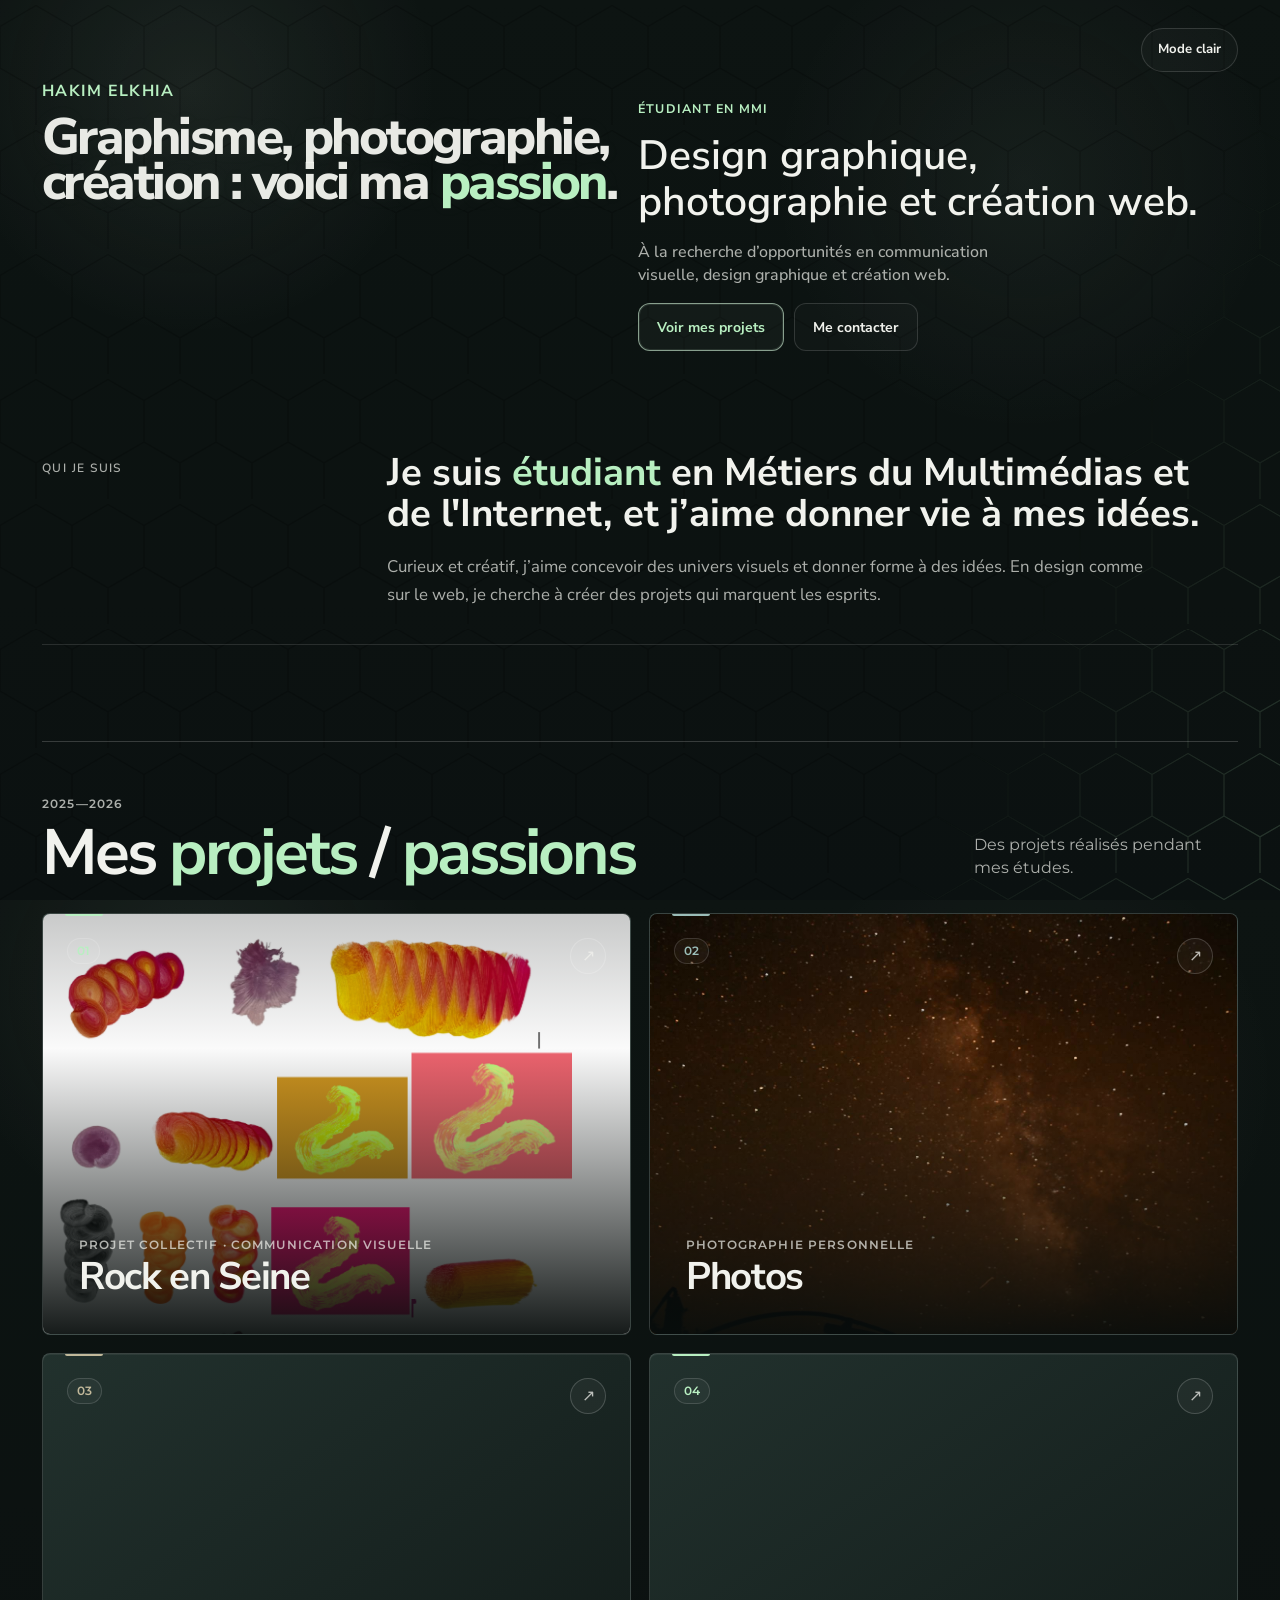
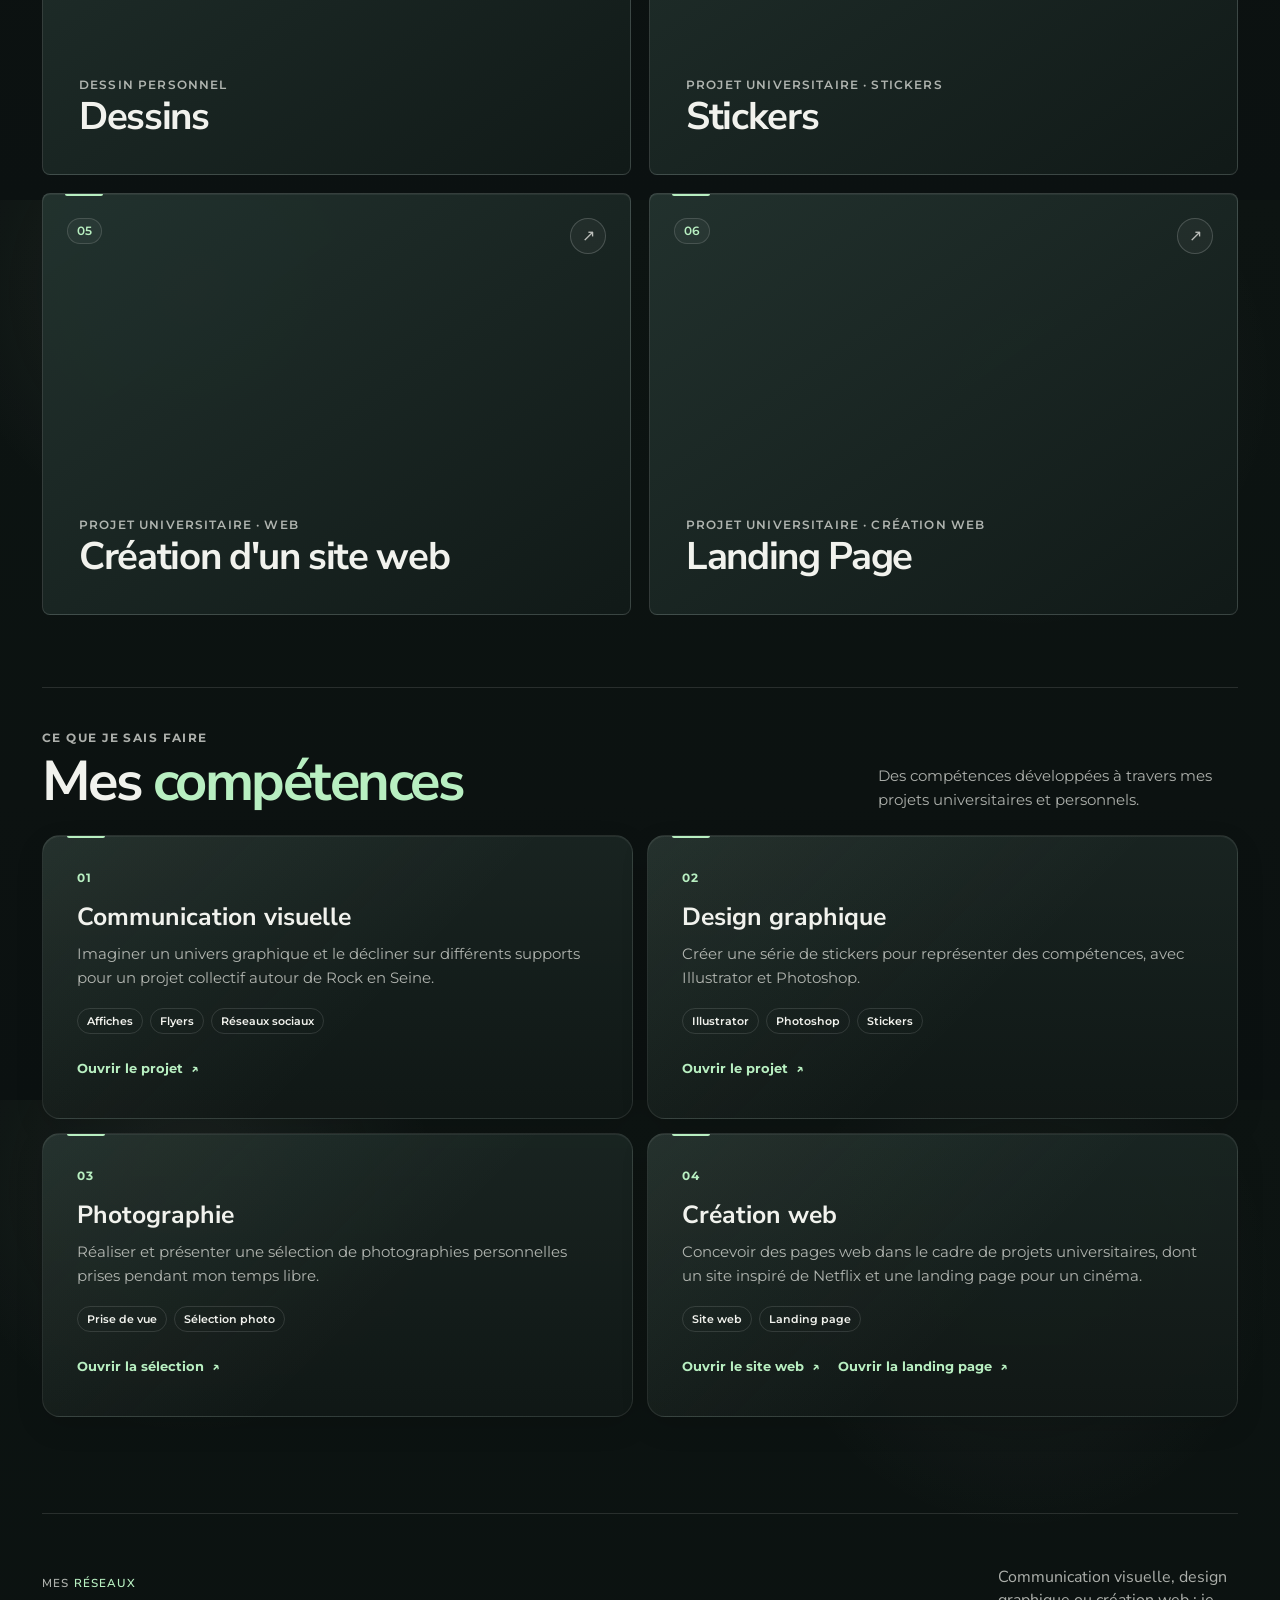
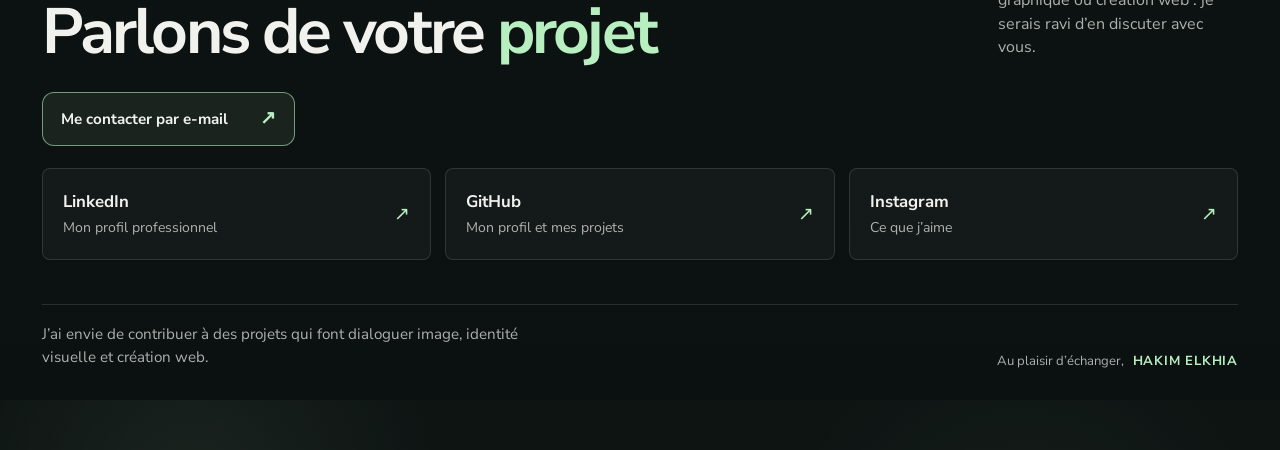
==== html/portefolio.html @ 8ef16da4 "Add files via upload" ====
<!doctype html>
<html lang="fr">
  <head>
    <meta charset="utf-8" />
    <meta name="viewport" content="width=device-width, initial-scale=1" />
    <meta
      name="description"
      content="Découvrez le portfolio de Hakim ELKHIA : communication visuelle, design graphique, photographie et création web."
    />
    <meta name="theme-color" content="#101715" />
    <meta property="og:type" content="website" />
    <meta property="og:locale" content="fr_FR" />
    <meta property="og:site_name" content="Hakim ELKHIA — Portfolio" />
    <meta
      property="og:title"
      content="Hakim ELKHIA — Portfolio créatif"
    />
    <meta
      property="og:description"
      content="Communication visuelle, design graphique, photographie et création web."
    />
    <meta
      property="og:image"
      content="../assets/rock%20en%20seine1.png"
    />
    <meta
      property="og:image:alt"
      content="Maquettes d’affiches pour le projet Rock en Seine."
    />
    <meta name="twitter:card" content="summary_large_image" />
    <title>Hakim ELKHIA — Portfolio créatif</title>
    <link rel="icon" type="image/svg+xml" href="../honeycomb.svg" />
    <link rel="apple-touch-icon" href="../honeycomb.svg" />
    <link rel="preconnect" href="https://fonts.googleapis.com" />
    <link rel="preconnect" href="https://fonts.gstatic.com" crossorigin />
    <link
      href="https://fonts.googleapis.com/css2?family=Montserrat:wght@400;500;600;700;800&family=Nunito+Sans:wght@400;500;600;700;800&family=Permanent+Marker&display=swap"
      rel="stylesheet"
    />
    <link rel="stylesheet" href="../css/portefolio.css" />
    <script defer src="../js/smoke2.js"></script>
    <script defer src="../js/projects.js"></script>
    <script defer src="../js/theme.js"></script>
    <script defer src="../js/easter-egg.js"></script>
  </head>
  <body>
    <div class="page-shell">
      <!-- Le canvas anime la fumée derrière tout le contenu de la page. -->
      <canvas id="fluid" aria-hidden="true"></canvas>

      <main class="portfolio-layout" aria-label="Présentation principale">
        <!-- Présentation et phrase d'accueil. -->
        <section class="intro">
          <div class="intro__identity">
            <p class="intro__name">Hakim ELKHIA</p>
            <h1 class="intro__title">
              Graphisme, photographie,<br />
              création : voici ma <span class="intro__accent">passion</span>.
            </h1>
          </div>
          <div class="intro__side">
            <p class="intro__eyebrow">Étudiant en MMI</p>
            <p class="intro__focus">
              Design graphique, photographie et création web.
            </p>
            <p class="intro__goal">
              À la recherche d’opportunités en communication visuelle, design
              graphique et création web.
            </p>
            <nav class="intro__actions" aria-label="Accès rapide">
              <a
                class="intro__link intro__link--primary"
                href="#projects-title"
              >
                Voir mes projets
              </a>
              <a class="intro__link" href="#contact-title">Me contacter</a>
            </nav>
          </div>
          <button
            class="theme-toggle"
            type="button"
            aria-label="Activer le mode clair"
            aria-pressed="false"
          >
            Mode clair
          </button>
        </section>

        <section class="about-intro" aria-labelledby="about-title">
          <p class="about-intro__kicker">Qui je suis</p>
          <h2 class="about-intro__title" id="about-title">
            Je suis <span class="text-accent">étudiant</span> en Métiers du
            Multimédias et de l'Internet, et j’aime donner vie à mes idées.
          </h2>
          <p class="about-intro__copy">
            Curieux et créatif, j’aime concevoir des univers visuels et donner
            forme à des idées. En design comme sur le web, je cherche à créer
            des projets qui marquent les esprits.
          </p>
        </section>

        <!-- Les projets s'ouvrent en carte agrandie grâce à projects.js. -->
        <section class="projects" aria-labelledby="projects-title">
          <header class="projects__heading">
            <div>
              <span class="projects__kicker">2025—2026</span>
              <h2 class="projects__title" id="projects-title">
                Mes <span class="text-accent">projets</span> /
                <span class="text-accent">passions</span>
              </h2>
            </div>
            <p class="projects__description">
              Des projets réalisés pendant mes études.
            </p>
          </header>

          <div
            class="projects__backdrop"
            aria-hidden="true"
            hidden
          ></div>

          <!-- Visionneuse plein écran commune aux images de tous les projets. -->
          <dialog
            class="photo-lightbox"
            aria-labelledby="photo-lightbox__title"
          >
            <button
              class="photo-lightbox__close"
              type="button"
              aria-label="Fermer la photo agrandie"
            ></button>
            <button
              class="photo-lightbox__navigation photo-lightbox__navigation--previous"
              type="button"
              aria-label="Afficher la photo précédente"
            >
              <span aria-hidden="true">←</span>
            </button>
            <p class="photo-lightbox__title" id="photo-lightbox__title"></p>
            <img
              class="photo-lightbox__image"
              src="../assets/photo1.jpg"
              alt=""
            />
            <button
              class="photo-lightbox__navigation photo-lightbox__navigation--next"
              type="button"
              aria-label="Afficher la photo suivante"
            >
              <span aria-hidden="true">→</span>
            </button>
          </dialog>

          <div class="projects__list">
            <article
              class="project project--featured"
              id="project-01"
              data-project-id="project-01"
            >
              <figure class="project__cover" aria-hidden="true">
                <img
                  src="../assets/rock%20en%20seine1.png"
                  alt=""
                  loading="lazy"
                />
              </figure>
              <h3 class="project__heading" id="project-title-01">
                Rock en Seine
              </h3>
              <button
                class="project__open"
                type="button"
                aria-expanded="false"
                aria-labelledby="project-title-01"
              >
                <span class="project__number">01</span>
                <span class="project__copy">
                  <span class="project__category"
                    >Projet collectif · Communication visuelle</span
                  >
                  <span class="project__title" aria-hidden="true"
                    >Rock en Seine</span
                  >
                  <span class="project__description">
                    <span class="project__contribution">
                      <strong class="project__contribution-label"
                        >Travail d’équipe</strong
                      >
                      Imaginer un univers visuel pour le festival et le décliner
                      sur des affiches, flyers, publications Instagram et un
                      site web.
                    </span>
                    <span class="project__contribution">
                      <strong class="project__contribution-label"
                        >Ma contribution personnelle</strong
                      >
                      Réaliser une proposition d’affiche en solo.
                    </span>
                  </span>
                </span>
                <span class="project__mark" aria-hidden="true">↗</span>
              </button>
              <section
                class="project__gallery"
                aria-label="Photos du projet 01"
              >
                <p class="project__gallery-empty">
                  Aucune photo pour ce projet.
                </p>
                <div class="project__images">
                  <figure class="project__photo">
                    <img
                      src="../assets/rock%20en%20seine1.png"
                      alt="Maquettes de plusieurs affiches pour le festival Rock en Seine."
                    />
                    <figcaption>
                      Modèles de l’équipe pour la création d’affiches.
                    </figcaption>
                  </figure>
                  <figure class="project__photo">
                    <img
                      src="../assets/rock%20en%20seine2.png"
                      alt="Essais typographiques pour l’identité visuelle de Rock en Seine."
                    />
                    <figcaption>Essais typographiques</figcaption>
                  </figure>
                  <figure class="project__photo">
                    <img
                      src="../assets/rock%20en%20seine3.png"
                      alt="Flyer promotionnel de Rock en Seine créé par l’équipe du projet."
                    />
                    <figcaption>
                      Visuel de flyers créé par l’équipe du projet.
                    </figcaption>
                  </figure>
                  <figure class="project__photo">
                    <img
                      src="../assets/rock%20en%20seine4.png"
                      alt="Visuel d’une publication Instagram créé par l’équipe pour Rock en Seine."
                    />
                    <figcaption>
                      Visuel de publication Instagram réalisé par l’équipe.
                    </figcaption>
                  </figure>
                  <figure class="project__photo">
                    <img
                      src="../assets/rock%20en%20seine5.png"
                      alt="Autre visuel de publication Instagram créé par l’équipe pour Rock en Seine."
                    />
                    <figcaption>
                      Visuel de publication Instagram réalisé par l’équipe.
                    </figcaption>
                  </figure>
                  <figure class="project__photo">
                    <img
                      src="../assets/rock%20en%20seine6.png"
                      alt="Proposition d’affiche réalisée en solo pour Rock en Seine."
                    />
                    <figcaption>
                      Ressource créée en solo pour une proposition d’affiche.
                    </figcaption>
                  </figure>
                  <figure class="project__photo">
                    <img
                      src="../assets/Rock%20en%20seine7.png"
                      alt="Affiche proposée en solo pour le projet Rock en Seine."
                    />
                    <figcaption>
                      Proposition d’affiche réalisée en solo.
                    </figcaption>
                  </figure>
                </div>
              </section>
              <button
                class="project__close"
                type="button"
                aria-label="Fermer ce projet"
              ></button>
            </article>

            <article
              class="project project--featured"
              id="project-02"
              data-project-id="project-02"
            >
              <figure class="project__cover" aria-hidden="true">
                <img src="../assets/photo1.jpg" alt="" loading="lazy" />
              </figure>
              <h3 class="project__heading" id="project-title-02">Photos</h3>
              <button
                class="project__open"
                type="button"
                aria-expanded="false"
                aria-labelledby="project-title-02"
              >
                <span class="project__number">02</span>
                <span class="project__copy">
                  <span class="project__category"
                    >Photographie personnelle</span
                  >
                  <span class="project__title" aria-hidden="true">Photos</span>
                  <span class="project__description">
                    <span class="project__contribution">
                      <strong class="project__contribution-label"
                        >Projet personnel</strong
                      >
                      Sélection de huit photographies prises pendant mon temps
                      libre.
                    </span>
                  </span>
                </span>
                <span class="project__mark" aria-hidden="true">↗</span>
              </button>
              <section
                class="project__gallery"
                aria-label="Photos du projet 02"
              >
                <p class="project__gallery-empty">
                  Aucune photo pour ce projet.
                </p>
                <div class="project__images">
                  <figure class="project__photo">
                    <img
                      src="../assets/photo1.jpg"
                      alt="Paysage étoilé photographié de nuit."
                    />
                    <figcaption></figcaption>
                  </figure>
                  <figure class="project__photo">
                    <img
                      src="../assets/photo2.jpg"
                      alt="Paysage étoilé photographié de nuit."
                    />
                    <figcaption></figcaption>
                  </figure>
                  <figure class="project__photo">
                    <img
                      src="../assets/photo3.jpg"
                      alt="Paysage étoilé photographié de nuit."
                    />
                    <figcaption></figcaption>
                  </figure>
                  <figure class="project__photo">
                    <img
                      src="../assets/photo4.jpg"
                      alt="Paysage étoilé photographié de nuit."
                    />
                    <figcaption></figcaption>
                  </figure>
                  <figure class="project__photo">
                    <img
                      src="../assets/photo5.jpg"
                      alt="Paysage étoilé photographié de nuit."
                    />
                    <figcaption></figcaption>
                  </figure>
                  <figure class="project__photo">
                    <img
                      src="../assets/photo6.jpg"
                      alt="Paysage étoilé photographié de nuit."
                    />
                    <figcaption></figcaption>
                  </figure>
                  <figure class="project__photo">
                    <img
                      src="../assets/photo7.jpg"
                      alt="Paysage étoilé photographié de nuit."
                    />
                    <figcaption></figcaption>
                  </figure>
                  <figure class="project__photo">
                    <img
                      src="../assets/photo8.jpg"
                      alt="Paysage étoilé photographié de nuit."
                    />
                    <figcaption></figcaption>
                  </figure>
                </div>
              </section>
              <button
                class="project__close"
                type="button"
                aria-label="Fermer ce projet"
              ></button>
            </article>

            <article class="project" data-project-id="project-03">
              <h3 class="project__heading" id="project-title-03">Dessins</h3>
              <button
                class="project__open"
                type="button"
                aria-expanded="false"
                aria-labelledby="project-title-03"
              >
                <span class="project__number">03</span>
                <span class="project__copy">
                  <span class="project__category">Dessin personnel</span>
                  <span class="project__title" aria-hidden="true">Dessins</span>
                  <span class="project__description">
                    <span class="project__contribution">
                      <strong class="project__contribution-label"
                        >Pratique personnelle</strong
                      >
                      Je dessine pendant mon temps libre, au gré des idées qui
                      me passent par la tête.
                    </span>
                  </span>
                </span>
                <span class="project__mark" aria-hidden="true">↗</span>
              </button>
              <section
                class="project__gallery"
                aria-label="Galerie du projet Dessins"
              >
                <p class="project__gallery-empty">
                  Aucune photo pour ce projet.
                </p>
                <div class="project__images">
                  <!-- Copie ces figures et remplace leurs chemins et descriptions.
                  <figure class="project__photo">
                    <img src="../assets/projet-03/photo-01.jpg" alt="Description de la photo">
                    <figcaption>Nom de la photo</figcaption>
                  </figure>
                  <figure class="project__photo">
                    <img src="../assets/projet-03/photo-02.jpg" alt="Description de la photo">
                    <figcaption>Nom de la photo</figcaption>
                  </figure>
                  -->
                </div>
              </section>
              <button
                class="project__close"
                type="button"
                aria-label="Fermer ce projet"
              ></button>
            </article>
            <!-- Modèle de projet : duplique cet article et mets à jour son contenu. -->
            <article
              class="project"
              id="project-04"
              data-project-id="project-04"
            >
              <h3 class="project__heading" id="project-title-04">Stickers</h3>
              <button
                class="project__open"
                type="button"
                aria-expanded="false"
                aria-labelledby="project-title-04"
              >
                <span class="project__number">04</span>
                <span class="project__copy">
                  <span class="project__category"
                    >Projet universitaire · Stickers</span
                  >
                  <span class="project__title" aria-hidden="true"
                    >Stickers</span
                  >
                  <span class="project__description">
                    <span class="project__contribution">
                      <strong class="project__contribution-label"
                        >Ma réalisation</strong
                      >
                      Créer une série de stickers représentant mes compétences
                      techniques et comportementales avec Illustrator et
                      Photoshop.
                    </span>
                  </span>
                </span>
                <span class="project__mark" aria-hidden="true">↗</span>
              </button>
              <section
                class="project__gallery"
                aria-label="Galerie du projet Stickers"
              >
                <p class="project__gallery-empty">
                  Aucune photo pour ce projet.
                </p>
                <div class="project__images">
                  <!-- Copie ces figures et remplace leurs chemins et descriptions.
                  <figure class="project__photo">
                    <img src="../assets/projet-03/photo-01.jpg" alt="Description de la photo">
                    <figcaption>Nom de la photo</figcaption>
                  </figure>
                  <figure class="project__photo">
                    <img src="../assets/projet-03/photo-02.jpg" alt="Description de la photo">
                    <figcaption>Nom de la photo</figcaption>
                  </figure>
                  -->
                </div>
              </section>
              <button
                class="project__close"
                type="button"
                aria-label="Fermer ce projet"
              ></button>
            </article>
            <!-- Modèle de projet : duplique cet article et mets à jour son contenu. -->
            <article
              class="project"
              id="project-05"
              data-project-id="project-05"
            >
              <h3 class="project__heading" id="project-title-05">
                Création d'un site web
              </h3>
              <button
                class="project__open"
                type="button"
                aria-expanded="false"
                aria-labelledby="project-title-05"
              >
                <span class="project__number">05</span>
                <span class="project__copy">
                  <span class="project__category"
                    >Projet universitaire · Web</span
                  >
                  <span class="project__title" aria-hidden="true"
                    >Création d'un site web</span
                  >
                  <span class="project__description">
                    <span class="project__contribution">
                      <strong class="project__contribution-label"
                        >Déroulé du projet universitaire</strong
                      >
                      Première consigne : créer un site web inspiré de Netflix.
                      Une seconde consigne, donnée une semaine avant la fin,
                      imposait de reproduire le style d’un autre site.
                    </span>
                  </span>
                </span>
                <span class="project__mark" aria-hidden="true">↗</span>
              </button>
              <section
                class="project__gallery"
                aria-label="Galerie du projet Création d'un site web"
              >
                <p class="project__gallery-empty">
                  Aucune photo pour ce projet.
                </p>
                <div class="project__images">
                  <!-- Copie ces figures et remplace leurs chemins et descriptions.
                  <figure class="project__photo">
                    <img src="../assets/projet-03/photo-01.jpg" alt="Description de la photo">
                    <figcaption>Nom de la photo</figcaption>
                  </figure>
                  <figure class="project__photo">
                    <img src="../assets/projet-03/photo-02.jpg" alt="Description de la photo">
                    <figcaption>Nom de la photo</figcaption>
                  </figure>
                  -->
                </div>
              </section>
              <button
                class="project__close"
                type="button"
                aria-label="Fermer ce projet"
              ></button>
            </article>

            <article
              class="project"
              id="project-06"
              data-project-id="project-06"
            >
              <h3 class="project__heading" id="project-title-06">
                Landing Page
              </h3>
              <button
                class="project__open"
                type="button"
                aria-expanded="false"
                aria-labelledby="project-title-06"
              >
                <span class="project__number">06</span>
                <span class="project__copy">
                  <span class="project__category"
                    >Projet universitaire · Création web</span
                  >
                  <span class="project__title" aria-hidden="true"
                    >Landing Page</span
                  >
                  <span class="project__description">
                    <span class="project__contribution">
                      <strong class="project__contribution-label"
                        >Ma réalisation</strong
                      >
                      Concevoir une page d’atterrissage destinée à un cinéma
                      dans le cadre d’un projet universitaire.
                    </span>
                  </span>
                </span>
                <span class="project__mark" aria-hidden="true">↗</span>
              </button>
              <section
                class="project__gallery"
                aria-label="Galerie du projet Landing Page"
              >
                <p class="project__gallery-empty">
                  Aucune photo pour ce projet.
                </p>
                <div class="project__images">
                  <!-- Copie ces figures et remplace leurs chemins et descriptions.
                  <figure class="project__photo">
                    <img src="../assets/projet-03/photo-01.jpg" alt="Description de la photo">
                    <figcaption>Nom de la photo</figcaption>
                  </figure>
                  <figure class="project__photo">
                    <img src="../assets/projet-03/photo-02.jpg" alt="Description de la photo">
                    <figcaption>Nom de la photo</figcaption>
                  </figure>
                  -->
                </div>
              </section>
              <button
                class="project__close"
                type="button"
                aria-label="Fermer ce projet"
              ></button>
            </article>
          </div>
        </section>

        <section class="skills" aria-labelledby="skills-title">
          <header class="skills__heading">
            <div>
              <p class="skills__kicker">Ce que je sais faire</p>
              <h2 class="skills__title" id="skills-title">
                Mes <span class="text-accent">compétences</span>
              </h2>
            </div>
            <p class="skills__intro">
              Des compétences développées à travers mes projets universitaires
              et personnels.
            </p>
          </header>

          <div class="skills__grid">
            <article class="skill-card">
              <span class="skill-card__number" aria-hidden="true">01</span>
              <h3 class="skill-card__title">Communication visuelle</h3>
              <p class="skill-card__description">
                Imaginer un univers graphique et le décliner sur différents
                supports pour un projet collectif autour de Rock en Seine.
              </p>
              <ul class="skill-card__tags" aria-label="Supports">
                <li>Affiches</li>
                <li>Flyers</li>
                <li>Réseaux sociaux</li>
              </ul>
              <button
                class="skill-card__link skill-card__open"
                type="button"
                data-project-target="project-01"
                aria-controls="project-01"
                aria-expanded="false"
              >
                Ouvrir le projet <span aria-hidden="true">↗</span>
              </button>
            </article>

            <article class="skill-card">
              <span class="skill-card__number" aria-hidden="true">02</span>
              <h3 class="skill-card__title">Design graphique</h3>
              <p class="skill-card__description">
                Créer une série de stickers pour représenter des compétences,
                avec Illustrator et Photoshop.
              </p>
              <ul class="skill-card__tags" aria-label="Outils et réalisation">
                <li>Illustrator</li>
                <li>Photoshop</li>
                <li>Stickers</li>
              </ul>
              <button
                class="skill-card__link skill-card__open"
                type="button"
                data-project-target="project-04"
                aria-controls="project-04"
                aria-expanded="false"
              >
                Ouvrir le projet <span aria-hidden="true">↗</span>
              </button>
            </article>

            <article class="skill-card">
              <span class="skill-card__number" aria-hidden="true">03</span>
              <h3 class="skill-card__title">Photographie</h3>
              <p class="skill-card__description">
                Réaliser et présenter une sélection de photographies
                personnelles prises pendant mon temps libre.
              </p>
              <ul class="skill-card__tags" aria-label="Pratique">
                <li>Prise de vue</li>
                <li>Sélection photo</li>
              </ul>
              <button
                class="skill-card__link skill-card__open"
                type="button"
                data-project-target="project-02"
                aria-controls="project-02"
                aria-expanded="false"
              >
                Ouvrir la sélection <span aria-hidden="true">↗</span>
              </button>
            </article>

            <article class="skill-card">
              <span class="skill-card__number" aria-hidden="true">04</span>
              <h3 class="skill-card__title">Création web</h3>
              <p class="skill-card__description">
                Concevoir des pages web dans le cadre de projets universitaires,
                dont un site inspiré de Netflix et une landing page pour un
                cinéma.
              </p>
              <ul class="skill-card__tags" aria-label="Réalisations">
                <li>Site web</li>
                <li>Landing page</li>
              </ul>
              <div class="skill-card__links">
                <button
                  class="skill-card__link skill-card__open"
                  type="button"
                  data-project-target="project-05"
                  aria-controls="project-05"
                  aria-expanded="false"
                >
                  Ouvrir le site web <span aria-hidden="true">↗</span>
                </button>
                <button
                  class="skill-card__link skill-card__open"
                  type="button"
                  data-project-target="project-06"
                  aria-controls="project-06"
                  aria-expanded="false"
                >
                  Ouvrir la landing page <span aria-hidden="true">↗</span>
                </button>
              </div>
            </article>
          </div>
        </section>

        <section class="contact" aria-labelledby="contact-title">
          <header class="contact__heading">
            <div>
              <span class="contact__kicker">
                MES <span class="text-accent">RÉSEAUX</span>
              </span>
              <h2 class="contact__title" id="contact-title">
                Parlons de votre <span class="text-accent">projet</span>
              </h2>
            </div>
            <p class="contact__description">
              Communication visuelle, design graphique ou création web : je
              serais ravi d’en discuter avec vous.
            </p>
          </header>
          <a class="contact__cta" href="mailto:hakimelkhia.pro@gmail.com">
            <span>Me contacter par e-mail</span>
            <span class="contact__link-mark" aria-hidden="true">↗</span>
          </a>
          <nav class="contact__links" aria-label="Mes réseaux et mon contact">
            <a
              class="contact__link"
              href="https://www.linkedin.com/in/dexlemagnifique/"
              target="_blank"
              rel="noopener noreferrer"
            >
              <span class="contact__link-copy">
                <span class="contact__link-label">LinkedIn</span>
                <span class="contact__link-detail"
                  >Mon profil professionnel</span
                >
              </span>
              <span class="contact__link-mark" aria-hidden="true">↗</span>
            </a>
            <a
              class="contact__link"
              href="https://github.com/hakimelkhiaa-boop"
              target="_blank"
              rel="noopener noreferrer"
            >
              <span class="contact__link-copy">
                <span class="contact__link-label">GitHub</span>
                <span class="contact__link-detail"
                  >Mon profil et mes projets</span
                >
              </span>
              <span class="contact__link-mark" aria-hidden="true">↗</span>
            </a>
            <a
              class="contact__link"
              href="https://www.instagram.com/dex_le_magnifique/"
              target="_blank"
              rel="noopener noreferrer"
            >
              <span class="contact__link-copy">
                <span class="contact__link-label">Instagram</span>
                <span class="contact__link-detail">Ce que j’aime</span>
              </span>
              <span class="contact__link-mark" aria-hidden="true">↗</span>
            </a>
          </nav>
          <div class="contact__signature">
            <p>
              J’ai envie de contribuer à des projets qui font dialoguer image,
              identité visuelle et création web.
            </p>
            <span>Au plaisir d’échanger, <strong>Hakim ELKHIA</strong></span>
          </div>
        </section>
      </main>
    </div>
  </body>
</html>
---- css/portefolio.css ----
/* Couleurs communes du thème sombre et des surfaces de cartes. */
:root {
  --paper: #0e1513;
  --paper-strong: #111b19;
  --ink: #f1f2ed;
  --green-accent: #b8efc1;
  --green-accent-soft: rgba(184, 239, 193, 0.16);
  --honey-wave-color: var(--green-accent);
  --panel: #1b2d2a;
  --panel-deep: #172724;
  --panel-soft: rgba(18, 29, 28, 0.9);
  --muted: rgba(241, 242, 237, 0.7);
  --shadow: rgba(0, 0, 0, 0.42);
  --line: rgba(255, 255, 255, 0.12);
}

* {
  box-sizing: border-box;
}

html,
body {
  margin: 0;
  height: 100%;
  min-height: 100%;
}

/* Harmonise la barre de défilement dans Firefox, Chrome et Edge. */
html {
  color-scheme: dark;
  scrollbar-color: rgba(112, 139, 130, 0.62) var(--paper);
  scrollbar-width: thin;
}

::-webkit-scrollbar {
  width: 10px;
}

::-webkit-scrollbar-track {
  background: var(--paper);
}

::-webkit-scrollbar-thumb {
  border: 3px solid var(--paper);
  border-radius: 999px;
  background: rgba(112, 139, 130, 0.62);
}

::-webkit-scrollbar-thumb:hover {
  background: rgba(148, 174, 163, 0.82);
}

/* La fumée, le motif et le contenu occupent trois niveaux distincts. */
body {
  overflow-x: hidden;
  overflow-y: auto;
  font-family: "Permanent Marker", "Trebuchet MS", "Segoe UI", sans-serif;
  background:
    radial-gradient(circle at 15% 10%, rgba(187, 216, 193, 0.1), transparent 18%),
    radial-gradient(circle at 80% 20%, rgba(187, 216, 193, 0.07), transparent 20%),
    linear-gradient(180deg, var(--paper) 0%, #0b1211 100%);
  color: var(--ink);
}

.page-shell {
  position: relative;
  width: 100%;
  min-height: 100%;
  overflow: hidden;
  background: rgba(11, 17, 16, 0.2);
}

.easter-egg-smoke {
  position: fixed;
  top: 50vh;
  left: 100vw;
  z-index: 2;
  width: max-content;
  color: #e2b95f;
  font:
    800 clamp(8rem, 32vw, 32rem)/0.8 "Nunito Sans",
    "Trebuchet MS",
    "Segoe UI",
    sans-serif;
  letter-spacing: -0.06em;
  white-space: nowrap;
  pointer-events: none;
  text-shadow:
    0 0 18px rgba(226, 185, 95, 0.9),
    0 0 58px rgba(226, 185, 95, 0.7),
    0 0 120px rgba(226, 185, 95, 0.4);
  mix-blend-mode: screen;
  animation: name-smoke-pass 6s linear both;
}

@keyframes name-smoke-pass {
  0% {
    opacity: 0;
    filter: blur(18px);
    transform: translate3d(0, -50%, 0) scale(0.96);
  }
  18% {
    opacity: 0.32;
    filter: blur(8px);
  }
  48% {
    opacity: 0.22;
    filter: blur(4px);
    transform: translate3d(-50vw, -50%, 0) scale(1.02);
  }
  78% {
    opacity: 0.3;
    filter: blur(10px);
  }
  100% {
    opacity: 0;
    filter: blur(22px);
    transform: translate3d(calc(-100vw - 100%), -50%, 0) scale(1.06);
  }
}

.page-shell::after {
  content: "";
  position: fixed;
  inset: 0;
  z-index: 1;
  pointer-events: none;
  background: linear-gradient(
    115deg,
    transparent 0%,
    transparent 34%,
    color-mix(in srgb, var(--honey-wave-color) 55%, transparent) 47%,
    color-mix(in srgb, var(--honey-wave-color) 42%, transparent) 53%,
    transparent 68%,
    transparent 100%
  );
  background-size: 260% 100%;
  background-position: 0% 50%;
  mask-image: url("../honeycomb-mask.svg");
  mask-mode: alpha;
  mask-repeat: repeat;
  mask-size: 72px 124.708px;
  -webkit-mask-image: url("../honeycomb-mask.svg");
  -webkit-mask-repeat: repeat;
  -webkit-mask-size: 72px 124.708px;
  opacity: 0.7;
  animation: honey-wave 12s ease-in-out infinite alternate;
}

@keyframes honey-wave {
  0% {
    background-position: 0% 50%;
  }
  100% {
    background-position: 100% 50%;
  }
}

/* Le motif de ruche est placé entre le canvas et le contenu. */
.page-shell::before {
  content: "";
  position: fixed;
  inset: 0;
  z-index: 1;
  pointer-events: none;
  background: url("../honeycomb.svg") repeat;
  background-size: 72px 124.708px;
  opacity: 0.36;
}

/* Le canvas reste fixe pendant le défilement de la page. */
#fluid {
  position: fixed;
  inset: 0;
  width: 100%;
  height: 100%;
  display: block;
  background: transparent;
  z-index: 0;
  opacity: 1;
  filter: blur(0.3px) saturate(1.3) brightness(1.08) contrast(1.08);
}

.portfolio-layout {
  position: relative;
  z-index: 3;
  width: 100%;
  min-height: 100vh;
  padding: 28px 42px 80px;
}

/* Mise en page du titre principal et de la phrase d'accueil. */
.intro {
  position: relative;
  display: flex;
  align-items: flex-start;
  justify-content: space-between;
  padding-top: 54px;
  margin-bottom: clamp(52px, 8vw, 108px);
}

.intro__identity {
  display: grid;
  align-content: start;
  gap: 14px;
}

.intro__name {
  margin: 0;
  color: var(--green-accent);
  font-family: "Nunito Sans", "Trebuchet MS", "Segoe UI", sans-serif;
  font-size: 1rem;
  font-weight: 700;
  line-height: 1.2;
  letter-spacing: 0.08em;
  text-transform: uppercase;
}

.intro__title {
  margin: 0;
  font-family: "Nunito Sans", "Trebuchet MS", "Segoe UI", sans-serif;
  font-size: clamp(2.8rem, 4vw, 5rem);
  line-height: 0.88;
  font-weight: 800;
  letter-spacing: -0.05em;
  color: rgba(241, 242, 237, 0.96);
  text-shadow: 0 0 20px rgba(187, 216, 193, 0.05);
}

.intro__accent,
.text-accent {
  color: var(--green-accent);
}

.intro__side {
  display: grid;
  align-content: start;
  gap: 16px;
  width: min(100%, 600px);
  font-family: "Nunito Sans", "Trebuchet MS", "Segoe UI", sans-serif;
  margin-top: 8px;
  padding-top: 12px;
}

.intro__eyebrow {
  margin: 0;
  color: var(--green-accent);
  font-size: 0.78rem;
  font-weight: 700;
  letter-spacing: 0.1em;
  line-height: 1.2;
  text-transform: uppercase;
}

.intro__focus {
  margin: 0;
  color: var(--ink);
  font-size: clamp(2.25rem, 3.2vw, 3rem);
  font-weight: 600;
  line-height: 1.12;
}

.intro__goal {
  max-width: 40ch;
  margin: 0;
  color: var(--muted);
  font-size: 1rem;
  font-weight: 500;
  line-height: 1.45;
}

.intro__actions {
  display: flex;
  flex-wrap: wrap;
  gap: 10px;
}

.intro__link {
  display: inline-flex;
  min-height: 48px;
  align-items: center;
  padding: 12px 18px;
  border: 1px solid rgba(255, 255, 255, 0.14);
  border-radius: 12px;
  color: var(--ink);
  font-size: 0.88rem;
  font-weight: 700;
  text-decoration: none;
  background: rgba(255, 255, 255, 0.02);
  transition:
    transform 180ms ease,
    border-color 180ms ease,
    background-color 180ms ease,
    box-shadow 180ms ease,
    color 180ms ease;
}

.intro__link--primary {
  border-color: rgba(187, 216, 193, 0.7);
  color: var(--green-accent);
  background: rgba(187, 216, 193, 0.04);
  box-shadow: inset 0 0 0 1px rgba(187, 216, 193, 0.12);
}

.intro__link:hover,
.intro__link:focus-visible {
  border-color: rgba(187, 216, 193, 0.85);
  background: rgba(187, 216, 193, 0.09);
  box-shadow: 0 12px 30px rgba(0, 0, 0, 0.18);
  transform: translateY(-1px);
}

.intro__link:focus-visible {
  outline: 2px solid var(--green-accent);
  outline-offset: 3px;
}

.theme-toggle {
  position: absolute;
  top: 0;
  right: 0;
  min-height: 44px;
  padding: 10px 16px;
  border: 1px solid rgba(255, 255, 255, 0.14);
  border-radius: 999px;
  background: rgba(255, 255, 255, 0.025);
  color: var(--ink);
  font:
    700 0.82rem/1 "Nunito Sans",
    "Trebuchet MS",
    "Segoe UI",
    sans-serif;
  cursor: pointer;
  transition:
    background-color 180ms ease,
    border-color 180ms ease,
    box-shadow 180ms ease,
    color 180ms ease;
}

.theme-toggle:hover {
  border-color: rgba(187, 216, 193, 0.85);
  background: rgba(187, 216, 193, 0.08);
  box-shadow: 0 10px 24px rgba(0, 0, 0, 0.14);
}

.theme-toggle:focus-visible {
  outline: 2px solid var(--green-accent);
  outline-offset: 4px;
}

.about-intro {
  display: grid;
  grid-template-columns: minmax(180px, 0.3fr) minmax(0, 1fr);
  grid-template-areas:
    "kicker title"
    "kicker copy";
  column-gap: clamp(32px, 7vw, 112px);
  row-gap: 18px;
  width: 100%;
  margin-top: 8px;
  padding: 0 0 34px;
  border-bottom: 1px solid rgba(255, 255, 255, 0.12);
}

.about-intro__kicker {
  grid-area: kicker;
  margin: 0;
  padding-top: 8px;
  color: var(--muted);
  font:
    600 0.75rem/1.2 "Nunito Sans",
    "Trebuchet MS",
    "Segoe UI",
    sans-serif;
  letter-spacing: 0.12em;
  text-transform: uppercase;
}

.about-intro__title {
  grid-area: title;
  margin: 0;
  color: var(--ink);
  font-family: "Nunito Sans", "Trebuchet MS", "Segoe UI", sans-serif;
  font-size: clamp(2rem, 3vw, 3.3rem);
  line-height: 1.06;
  font-weight: 700;
}

.about-intro__copy {
  grid-area: copy;
  margin: 0;
  max-width: 78ch;
  color: var(--muted);
  font-family: "Nunito Sans", "Trebuchet MS", "Segoe UI", sans-serif;
  font-size: 1.05rem;
  line-height: 1.7;
  font-weight: 400;
}

.skills,
.projects__description,
.projects__kicker,
.project__number,
.project__category,
.project__description {
  font-family: "Montserrat", "Segoe UI", sans-serif;
}

.skills {
  margin-top: clamp(36px, 6vw, 72px);
  padding-top: clamp(24px, 4vw, 42px);
  border-top: 1px solid var(--line);
}

.skills__heading {
  display: flex;
  align-items: flex-end;
  justify-content: space-between;
  gap: 24px;
  margin-bottom: 24px;
}

.skills__kicker {
  margin: 0 0 8px;
  color: var(--muted);
  font-size: 0.75rem;
  font-weight: 700;
  letter-spacing: 0.12em;
  text-transform: uppercase;
}

.skills__title {
  margin: 0;
  font-size: clamp(2rem, 4.4vw, 3.5rem);
  line-height: 1.05;
}

.skills__title,
.projects__title,
.contact__title {
  font-family: "Nunito Sans", "Trebuchet MS", "Segoe UI", sans-serif;
  font-weight: 700;
  letter-spacing: -0.045em;
}

.skills__intro {
  max-width: 36ch;
  margin: 0;
  color: var(--muted);
  font-size: 0.95rem;
  line-height: 1.55;
}

.skills__grid {
  display: grid;
  grid-template-columns: repeat(2, minmax(0, 1fr));
  gap: 14px;
}

.skill-card {
  position: relative;
  display: flex;
  flex-direction: column;
  align-items: flex-start;
  min-height: 245px;
  padding: clamp(22px, 3vw, 34px);
  overflow: hidden;
  border: 1px solid rgba(255, 255, 255, 0.09);
  border-radius: 18px;
  background:
    linear-gradient(135deg, rgba(187, 216, 193, 0.08), transparent 58%),
    linear-gradient(180deg, rgba(26, 38, 35, 0.9), rgba(17, 24, 22, 0.94));
  box-shadow: inset 0 1px 0 rgba(255, 255, 255, 0.06), 0 10px 28px rgba(0, 0, 0, 0.12);
  transition:
    transform 180ms ease,
    border-color 180ms ease,
    box-shadow 180ms ease;
}

.skill-card:hover {
  transform: translateY(-2px);
  border-color: rgba(187, 216, 193, 0.5);
  box-shadow: inset 0 1px 0 rgba(255, 255, 255, 0.08), 0 16px 32px rgba(0, 0, 0, 0.18);
}

.skill-card::before {
  position: absolute;
  top: 0;
  left: 24px;
  width: 38px;
  height: 2px;
  border-radius: 0 0 2px 2px;
  background: var(--green-accent);
  content: "";
}

.skill-card__number {
  margin-bottom: 18px;
  color: var(--green-accent);
  font-size: 0.75rem;
  font-weight: 700;
  letter-spacing: 0.08em;
}

.skill-card__title {
  margin: 0 0 10px;
  color: var(--ink);
  font-family: "Nunito Sans", "Trebuchet MS", "Segoe UI", sans-serif;
  font-size: clamp(1.2rem, 2vw, 1.55rem);
  font-weight: 700;
  line-height: 1.2;
}

.skill-card__description {
  max-width: 54ch;
  margin: 0 0 18px;
  color: var(--muted);
  font-size: 0.92rem;
  line-height: 1.6;
}

.skill-card__tags {
  display: flex;
  flex-wrap: wrap;
  gap: 7px;
  margin: auto 0 18px;
  padding: 0;
  list-style: none;
}

.skill-card__tags li {
  padding: 5px 9px;
  border: 1px solid var(--line);
  border-radius: 999px;
  color: var(--ink);
  font-size: 0.7rem;
  font-weight: 600;
  line-height: 1.25;
}

.skill-card__links {
  display: flex;
  flex-wrap: wrap;
  gap: 4px 18px;
  margin-top: auto;
}

.skill-card__link {
  display: inline-flex;
  align-items: center;
  gap: 8px;
  min-height: 32px;
  padding: 0;
  border: 0;
  background: transparent;
  color: var(--green-accent);
  font-family: inherit;
  font-size: 0.82rem;
  font-weight: 700;
  text-decoration: none;
  cursor: pointer;
}

.skill-card__link:hover,
.skill-card__link:focus-visible {
  color: var(--ink);
  text-decoration: underline;
  text-underline-offset: 4px;
}

.skill-card__link:focus-visible {
  outline: 2px solid var(--green-accent);
  outline-offset: 4px;
}

/* Présentation et grille des projets du portfolio. */
.projects {
  margin-top: clamp(48px, 8vw, 96px);
  padding-top: clamp(28px, 5vw, 52px);
  border-top: 1px solid rgba(255, 255, 255, 0.18);
}

.projects__heading {
  display: flex;
  align-items: flex-end;
  justify-content: space-between;
  gap: 24px;
  margin-bottom: 28px;
}

.projects__kicker,
.project__category {
  color: var(--muted);
  font-size: 0.72rem;
  font-weight: 600;
  letter-spacing: 0.1em;
  line-height: 1.3;
  text-transform: uppercase;
}

.projects__title {
  margin: 10px 0 0;
  color: var(--ink);
  font-size: clamp(2.5rem, 5vw, 4.5rem);
  line-height: 0.98;
}

.projects__description {
  max-width: 24ch;
  margin: 0 0 5px;
  color: var(--muted);
  font-size: 1rem;
  line-height: 1.45;
}

.projects__list {
  display: grid;
  grid-template-columns: repeat(2, minmax(0, 1fr));
  gap: 18px;
}

.contact {
  margin-top: clamp(48px, 8vw, 96px);
  padding-top: clamp(28px, 5vw, 52px);
  border-top: 1px solid var(--line);
}

.contact__heading {
  display: flex;
  align-items: flex-end;
  justify-content: space-between;
  gap: 24px;
  margin-bottom: 28px;
}

.contact__kicker {
  color: var(--muted);
  font:
    600 0.72rem/1.3 "Nunito Sans",
    "Trebuchet MS",
    "Segoe UI",
    sans-serif;
  letter-spacing: 0.1em;
  text-transform: uppercase;
}

.contact__title {
  margin: 10px 0 0;
  color: var(--ink);
  font-size: clamp(2.5rem, 5vw, 4.5rem);
  line-height: 0.98;
}

.contact__description {
  max-width: 24ch;
  margin: 0 0 5px;
  color: var(--muted);
  font:
    400 1rem/1.45 "Nunito Sans",
    "Trebuchet MS",
    "Segoe UI",
    sans-serif;
}

.contact__links {
  display: grid;
  grid-template-columns: repeat(3, minmax(0, 1fr));
  gap: 14px;
}

.contact__cta {
  display: flex;
  width: fit-content;
  min-height: 54px;
  align-items: center;
  justify-content: space-between;
  gap: 32px;
  margin: 0 0 22px;
  padding: 12px 18px;
  border: 1px solid color-mix(in srgb, var(--green-accent) 58%, transparent);
  border-radius: 12px;
  background: color-mix(in srgb, var(--green-accent) 8%, transparent);
  color: var(--ink);
  font: 700 0.95rem/1.2 "Nunito Sans", "Trebuchet MS", "Segoe UI", sans-serif;
  text-decoration: none;
  transition:
    transform 180ms ease,
    border-color 180ms ease,
    background-color 180ms ease;
}

.contact__cta:hover,
.contact__cta:focus-visible {
  transform: translateY(-2px);
  border-color: var(--green-accent);
  background: color-mix(in srgb, var(--green-accent) 14%, transparent);
}

.contact__cta:focus-visible {
  outline: 2px solid var(--green-accent);
  outline-offset: 4px;
}

.contact__link {
  display: flex;
  min-width: 0;
  min-height: 92px;
  align-items: center;
  justify-content: space-between;
  gap: 16px;
  padding: 18px 20px;
  border: 1px solid var(--line);
  border-radius: 8px;
  background: rgba(255, 255, 255, 0.035);
  color: var(--ink);
  text-decoration: none;
  transition:
    border-color 180ms ease,
    background-color 180ms ease,
    transform 180ms ease;
}

.contact__link:hover {
  transform: translateY(-3px);
  border-color: var(--green-accent);
  background: rgba(166, 197, 170, 0.1);
}

.contact__link:focus-visible {
  outline: 2px solid var(--green-accent);
  outline-offset: 4px;
}

.contact__link-copy {
  display: grid;
  gap: 5px;
  min-width: 0;
  font-family: "Nunito Sans", "Trebuchet MS", "Segoe UI", sans-serif;
}

.contact__link-label {
  font-size: 1.05rem;
  font-weight: 700;
}

.contact__link-detail {
  color: var(--muted);
  font-size: 0.88rem;
  line-height: 1.35;
}

.contact__link-mark {
  flex: 0 0 auto;
  color: var(--green-accent);
  font-size: 1.2rem;
}

.contact__signature {
  display: flex;
  align-items: flex-end;
  justify-content: space-between;
  gap: 24px;
  margin-top: clamp(28px, 4vw, 44px);
  padding-top: 18px;
  border-top: 1px solid var(--line);
  font-family: "Nunito Sans", "Trebuchet MS", "Segoe UI", sans-serif;
}

.contact__signature p {
  max-width: 54ch;
  margin: 0;
  color: var(--muted);
  font-size: 0.95rem;
  line-height: 1.55;
}

.contact__signature span {
  flex: 0 0 auto;
  color: var(--muted);
  font-size: 0.82rem;
}

.contact__signature strong {
  margin-left: 6px;
  color: var(--green-accent);
  letter-spacing: 0.06em;
  text-transform: uppercase;
}

.project {
  position: relative;
  display: block;
  --project-accent: var(--green-accent);
  min-height: 0;
  padding: 0;
  overflow: hidden;
  border: 1px solid rgba(255, 255, 255, 0.14);
  border-radius: 8px;
  background: linear-gradient(
    145deg,
    rgba(35, 51, 47, 0.96),
    rgba(17, 26, 24, 0.98)
  );
  box-shadow: inset 0 1px 0 rgba(255, 255, 255, 0.06);
  cursor: pointer;
  transition:
    transform 280ms ease,
    border-color 280ms ease,
    box-shadow 280ms ease;
}

.project__cover {
  position: absolute;
  inset: 0;
  z-index: 0;
  margin: 0;
  overflow: hidden;
  background: rgba(11, 17, 16, 0.4);
}

.project__cover::after {
  position: absolute;
  inset: 0;
  background: linear-gradient(
    180deg,
    rgba(8, 13, 12, 0.22) 0%,
    rgba(8, 13, 12, 0.02) 32%,
    rgba(8, 13, 12, 0.36) 58%,
    rgba(8, 13, 12, 0.94) 100%
  );
  content: "";
}

.project__cover img {
  display: block;
  width: 100%;
  height: 100%;
  object-fit: cover;
  transition: transform 500ms ease;
}

.project__heading {
  position: absolute;
  width: 1px;
  height: 1px;
  margin: -1px;
  overflow: hidden;
  clip-path: inset(50%);
  white-space: nowrap;
}

.project__open {
  position: relative;
  z-index: 2;
  display: flex;
  flex-direction: column;
  align-items: flex-start;
  justify-content: flex-end;
  gap: 18px;
  width: 100%;
  min-height: clamp(300px, 34vw, 420px);
  padding: clamp(24px, 3vw, 36px);
  border: 0;
  border-radius: inherit;
  background: transparent;
  color: var(--ink);
  font: inherit;
  text-align: left;
  cursor: pointer;
}

.project::before {
  content: "";
  position: absolute;
  z-index: 3;
  top: 0;
  left: 22px;
  width: 38px;
  height: 2px;
  border-radius: 0 0 2px 2px;
  background: var(--project-accent);
  pointer-events: none;
  transition: width 280ms ease;
}

.project:nth-child(1) {
  --project-accent: var(--green-accent);
}

.project:nth-child(2) {
  --project-accent: #9bbdb8;
}

.project:nth-child(3) {
  --project-accent: #c2b99b;
}

.project__open:focus-visible {
  outline: 2px solid rgba(241, 242, 237, 0.9);
  outline-offset: 4px;
}

/* Le fond assombri isole le projet actuellement agrandi. */
.projects__backdrop {
  position: fixed;
  inset: 0;
  z-index: 10;
  width: 100%;
  height: 100%;
  padding: 0;
  border: 0;
  background: rgba(4, 8, 7, 0.82);
  cursor: zoom-out;
}

.projects__backdrop[hidden] {
  display: none;
}

/* La boîte de dialogue native place la photo au-dessus de la carte projet. */
.photo-lightbox {
  position: fixed;
  inset: 0;
  display: flex;
  flex-direction: column;
  align-items: center;
  justify-content: center;
  gap: clamp(12px, 2vh, 20px);
  width: 100vw;
  height: 100vh;
  max-width: none;
  max-height: none;
  margin: 0;
  padding: 5vh 5vw;
  overflow: hidden;
  border: 0;
  background: transparent;
  color: var(--ink);
}

.photo-lightbox:not([open]) {
  display: none;
}

.photo-lightbox::backdrop {
  background: rgba(4, 8, 7, 0.94);
  backdrop-filter: blur(8px);
}

.photo-lightbox__image {
  display: block;
  max-width: 82vw;
  max-height: 82vh;
  border: 1px solid rgba(255, 255, 255, 0.16);
  border-radius: 8px;
  object-fit: contain;
  box-shadow: 0 32px 100px rgba(0, 0, 0, 0.6);
}

.photo-lightbox__title {
  max-width: 90vw;
  margin: 0;
  color: var(--ink);
  font:
    600 clamp(1rem, 2.2vw, 1.4rem)/1.35 "Nunito Sans",
    "Trebuchet MS",
    "Segoe UI",
    sans-serif;
  text-align: center;
}

.photo-lightbox__navigation {
  position: absolute;
  top: 50%;
  z-index: 1;
  display: grid;
  width: clamp(42px, 5vw, 60px);
  aspect-ratio: 1;
  place-items: center;
  transform: translateY(-50%);
  border: 1px solid rgba(255, 255, 255, 0.28);
  border-radius: 50%;
  background: rgba(255, 255, 255, 0.08);
  color: var(--ink);
  font: 600 clamp(1.5rem, 3vw, 2.2rem)/1 "Nunito Sans", sans-serif;
  cursor: pointer;
  transition:
    transform 180ms ease,
    background-color 180ms ease,
    border-color 180ms ease;
}

.photo-lightbox__navigation--previous {
  left: clamp(14px, 3vw, 42px);
}

.photo-lightbox__navigation--next {
  right: clamp(14px, 3vw, 42px);
}

.photo-lightbox__navigation:hover,
.photo-lightbox__navigation:focus-visible {
  transform: translateY(-50%) scale(1.08);
  border-color: var(--green-accent);
  background: rgba(166, 197, 170, 0.18);
}

.photo-lightbox__navigation:focus-visible {
  outline: 2px solid var(--green-accent);
  outline-offset: 4px;
}

.photo-lightbox__navigation[hidden] {
  display: none;
}

.photo-lightbox__close {
  position: absolute;
  top: clamp(18px, 4vh, 36px);
  right: clamp(18px, 4vw, 48px);
  z-index: 1;
  display: grid;
  width: 48px;
  aspect-ratio: 1;
  place-items: center;
  border: 1px solid rgba(255, 255, 255, 0.28);
  border-radius: 50%;
  background: rgba(255, 255, 255, 0.06);
  cursor: pointer;
  transition:
    transform 180ms ease,
    background-color 180ms ease,
    border-color 180ms ease;
}

.photo-lightbox__close::before,
.photo-lightbox__close::after {
  content: "";
  position: absolute;
  width: 16px;
  height: 1.5px;
  border-radius: 2px;
  background: var(--ink);
  transition: background-color 180ms ease;
}

.photo-lightbox__close::before {
  transform: rotate(45deg);
}

.photo-lightbox__close::after {
  transform: rotate(-45deg);
}

.photo-lightbox__close:hover,
.photo-lightbox__close:focus-visible {
  transform: scale(1.08);
  border-color: var(--green-accent);
  background: rgba(166, 197, 170, 0.18);
}

.photo-lightbox__close:hover::before,
.photo-lightbox__close:hover::after,
.photo-lightbox__close:focus-visible::before,
.photo-lightbox__close:focus-visible::after {
  background: var(--green-accent);
}

.photo-lightbox__close:focus-visible {
  outline: 2px solid var(--green-accent);
  outline-offset: 4px;
}

/* Une carte ouverte devient une fenêtre presque plein écran. */
.project.project--expanded {
  position: fixed;
  inset: 4vh 4vw;
  z-index: 20;
  display: flex;
  flex-direction: column;
  gap: 0;
  height: 92vh;
  min-height: 0;
  max-height: 92vh;
  padding: clamp(28px, 6vw, 84px);
  overflow: hidden;
  border-color: rgba(255, 255, 255, 0.2);
  border-radius: 12px;
  background: linear-gradient(145deg, #1b2b28, #101715);
  box-shadow: 0 32px 100px rgba(0, 0, 0, 0.56);
  cursor: default;
  animation: project-expand 320ms cubic-bezier(0.2, 0.7, 0.2, 1) both;
}

.project.project--expanded .project__cover {
  display: none;
}

.project.project--expanded .project__open {
  display: grid;
  position: relative;
  flex: 0 0 auto;
  grid-template-columns: auto minmax(0, 1fr);
  align-content: center;
  gap: clamp(24px, 5vw, 72px);
  min-height: clamp(140px, 24vh, 220px);
  padding: 0 72px 28px 0;
  border: 0;
  border-bottom: 1px solid rgba(255, 255, 255, 0.16);
  border-radius: 0;
  background: transparent;
  box-shadow: none;
}

.project.project--expanded .project__open .project__number {
  position: static;
  align-self: start;
  font-size: clamp(0.95rem, 2vw, 1.25rem);
}

.project.project--expanded .project__open .project__copy {
  grid-column: 2;
  align-self: center;
  width: 100%;
  max-width: none;
  grid-template-columns: max-content minmax(0, 1fr);
  gap: 8px clamp(48px, 7vw, 100px);
}

.project.project--expanded .project__open .project__title {
  margin: 12px 0 14px;
  font-family: "Permanent Marker", "Trebuchet MS", "Segoe UI", sans-serif;
  font-size: clamp(2.7rem, 5.4vw, 5rem);
  line-height: 0.95;
}

.project.project--expanded .project__open .project__description {
  max-width: 50ch;
  font-size: clamp(1.05rem, 2vw, 1.4rem);
}

.project.project--expanded .project__open .project__mark {
  display: none;
}

/* Galerie propre à chaque projet, visible dans sa carte agrandie. */
.project__gallery {
  display: none;
}

.project.project--expanded .project__gallery {
  display: flex;
  flex: 1 1 auto;
  flex-direction: column;
  min-height: 0;
  padding-top: 18px;
}

.project__gallery-empty {
  display: grid;
  flex: 1 1 auto;
  min-height: 100px;
  margin: 0;
  place-items: center;
  border: 1px dashed rgba(255, 255, 255, 0.18);
  border-radius: 8px;
  color: var(--muted);
  font:
    400 0.95rem/1.4 "Nunito Sans",
    "Trebuchet MS",
    "Segoe UI",
    sans-serif;
}

.project__gallery-empty[hidden] {
  display: none;
}

.project__images {
  display: flex;
  flex: 1 1 auto;
  align-items: center;
  min-height: 0;
  overflow: hidden;
  padding: 2px 0 4px;
}

.project__photo {
  position: relative;
  display: flex;
  flex: 0 0 10%;
  flex-direction: column;
  align-items: center;
  justify-content: center;
  height: 100%;
  min-width: 0;
  min-height: 0;
  margin: 0;
  overflow: hidden;
  border: 0;
  background: transparent;
}

.project__photo[data-gallery-position="current"] {
  flex-basis: 44%;
}

.project__photo[data-gallery-position^="previous-"],
.project__photo[data-gallery-position^="next-"] {
  opacity: 0.58;
  cursor: pointer;
  transition: opacity 180ms ease;
}

.project__photo[data-gallery-position^="previous-"]:hover,
.project__photo[data-gallery-position^="next-"]:hover {
  opacity: 0.9;
}

.project__photo[data-gallery-position="previous-1"],
.project__photo[data-gallery-position="next-1"] {
  flex-basis: 18%;
}

.project__photo[hidden] {
  display: none;
}

.project__photo img {
  display: block;
  width: auto;
  max-width: 100%;
  max-height: calc(100% - 42px);
  object-fit: contain;
  border: 1px solid rgba(255, 255, 255, 0.13);
  border-radius: 8px;
  background: rgba(255, 255, 255, 0.04);
  cursor: zoom-in;
  transition: filter 180ms ease;
}

.project__photo[data-gallery-position^="previous-"] img,
.project__photo[data-gallery-position^="next-"] img {
  max-height: 58%;
  cursor: pointer;
}

.project__photo[data-gallery-position="previous-2"] img,
.project__photo[data-gallery-position="next-2"] img {
  max-height: 42%;
}

.project__photo img:hover,
.project__photo img:focus-visible {
  filter: brightness(1.08);
  outline: 2px solid var(--green-accent);
  outline-offset: -2px;
}

.project__photo figcaption {
  max-width: 100%;
  padding: 9px 12px;
  overflow: hidden;
  color: var(--muted);
  font:
    400 0.78rem/1.3 "Nunito Sans",
    "Trebuchet MS",
    "Segoe UI",
    sans-serif;
  text-overflow: ellipsis;
  white-space: nowrap;
}

.project__photo[data-gallery-position^="previous-"] figcaption,
.project__photo[data-gallery-position^="next-"] figcaption {
  visibility: hidden;
}

.project__gallery-controls {
  display: flex;
  flex: 0 0 auto;
  align-items: center;
  justify-content: center;
  gap: 18px;
  padding-top: 8px;
}

.project__gallery-controls[hidden] {
  display: none;
}

.project__gallery-navigation {
  display: grid;
  width: 38px;
  aspect-ratio: 1;
  place-items: center;
  border: 1px solid var(--line);
  border-radius: 50%;
  background: rgba(255, 255, 255, 0.06);
  color: var(--ink);
  font: 600 1.3rem/1 "Nunito Sans", sans-serif;
  cursor: pointer;
}

.project__gallery-navigation:hover,
.project__gallery-navigation:focus-visible {
  border-color: var(--green-accent);
  background: rgba(166, 197, 170, 0.18);
}

.project__gallery-navigation:focus-visible {
  outline: 2px solid var(--green-accent);
  outline-offset: 3px;
}

.project__gallery-navigation:disabled {
  opacity: 0.45;
  cursor: default;
}

.project__gallery-position {
  min-width: 4ch;
  color: var(--muted);
  font: 600 0.85rem/1 "Nunito Sans", sans-serif;
  text-align: center;
}

.project__close {
  display: none;
}

.project.project--expanded .project__close {
  position: absolute;
  top: clamp(22px, 4vw, 48px);
  right: clamp(22px, 4vw, 48px);
  display: grid;
  width: 48px;
  aspect-ratio: 1;
  place-items: center;
  border: 1px solid rgba(255, 255, 255, 0.24);
  border-radius: 50%;
  background: rgba(255, 255, 255, 0.06);
  z-index: 2;
  cursor: pointer;
  transition:
    transform 180ms ease,
    background-color 180ms ease,
    border-color 180ms ease;
}

.project.project--expanded .project__close::before,
.project.project--expanded .project__close::after {
  content: "";
  position: absolute;
  width: 16px;
  height: 1.5px;
  border-radius: 2px;
  background: rgba(241, 242, 237, 0.92);
}

.project.project--expanded .project__close::before {
  transform: rotate(45deg);
}

.project.project--expanded .project__close::after {
  transform: rotate(-45deg);
}

.project.project--expanded .project__close:hover,
.project.project--expanded .project__close:focus-visible {
  transform: scale(1.08);
  border-color: var(--green-accent);
  background: rgba(166, 197, 170, 0.18);
}

.project.project--expanded .project__close:focus-visible {
  outline: 2px solid var(--green-accent);
  outline-offset: 4px;
}

.project.project--expanded .project__close:hover::before,
.project.project--expanded .project__close:hover::after,
.project.project--expanded .project__close:focus-visible::before,
.project.project--expanded .project__close:focus-visible::after {
  background: var(--green-accent);
}

@keyframes project-expand {
  from {
    opacity: 0.8;
    transform: scale(0.96);
  }

  to {
    opacity: 1;
    transform: scale(1);
  }
}

@media (hover: hover) and (pointer: fine) {
  .project:not(.project--expanded):hover {
    z-index: 1;
    transform: translateY(-3px) scale(1.02);
    border-color: rgba(255, 255, 255, 0.28);
    box-shadow: 0 20px 44px rgba(0, 0, 0, 0.36);
  }

  .project:not(.project--expanded):hover::before {
    width: 58px;
  }

  .project:not(.project--expanded):hover .project__mark {
    transform: translate(2px, -2px);
    border-color: rgba(255, 255, 255, 0.38);
  }
}

@media (max-width: 1100px) {
  .project.project--expanded .project__open .project__copy {
    grid-template-columns: minmax(0, 1fr);
    gap: 8px;
  }

  .project.project--expanded .project__open .project__description {
    grid-column: 1 / -1;
    max-width: 70ch;
  }
}

.project__number {
  position: absolute;
  top: 24px;
  left: 24px;
  display: inline-flex;
  align-items: center;
  min-height: 26px;
  padding: 3px 9px;
  border: 1px solid rgba(255, 255, 255, 0.14);
  border-radius: 999px;
  background: rgba(255, 255, 255, 0.04);
  color: var(--project-accent);
  font-size: 0.78rem;
  font-weight: 600;
  line-height: 1.3;
}

.project__copy {
  grid-column: 1 / -1;
  display: grid;
  grid-template-columns: max-content minmax(0, 1fr);
  align-items: center;
  gap: 4px 8px;
}

.project:not(.project--expanded) .project__copy {
  grid-template-columns: minmax(0, 1fr);
  width: 100%;
}

.project:not(.project--expanded) .project__title {
  grid-column: 1 / -1;
  width: 100%;
  text-align: left;
  font-family: "Nunito Sans", "Trebuchet MS", "Segoe UI", sans-serif;
  font-size: clamp(1.8rem, 3vw, 2.7rem);
  font-weight: 700;
  letter-spacing: -0.035em;
  line-height: 1.05;
  text-wrap: balance;
}

.project:not(.project--expanded) .project__description {
  display: none;
}

.project__copy .project__category {
  grid-column: 1 / -1;
}

.project__title {
  grid-column: 1;
  margin: 0;
  color: var(--ink);
  font-family: "Permanent Marker", "Trebuchet MS", "Segoe UI", sans-serif;
  font-size: clamp(1.35rem, 2vw, 1.8rem);
  font-weight: 600;
  line-height: 1.1;
}

.project__description {
  grid-column: 2;
  max-width: 34ch;
  margin: 0;
  padding-left: 8px;
  border-left: 1px solid rgba(166, 197, 170, 0.5);
  color: var(--muted);
  font-size: 0.92rem;
  line-height: 1.5;
}

.project__contribution {
  display: block;
}

.project__contribution + .project__contribution {
  margin-top: 0.8em;
}

.project__contribution-label {
  display: block;
  margin-bottom: 0.25em;
  color: var(--green-accent);
  font-size: 0.78em;
  font-weight: 700;
  letter-spacing: 0.04em;
}

.project__mark {
  position: absolute;
  top: 24px;
  right: 24px;
  display: grid;
  width: 36px;
  aspect-ratio: 1;
  place-items: center;
  border: 1px solid rgba(255, 255, 255, 0.18);
  border-radius: 50%;
  background: rgba(255, 255, 255, 0.04);
  color: rgba(241, 242, 237, 0.74);
  font-size: 1rem;
  line-height: 1;
  transition:
    transform 280ms ease,
    border-color 280ms ease;
}

/* Sur petit écran, les projets passent en colonne et les cartes s'adaptent. */
@media (max-width: 780px) {
  .portfolio-layout {
    padding: 22px 18px 16px;
  }

  .intro {
    flex-direction: column;
    gap: 14px;
    padding-top: 48px;
    margin-bottom: 42px;
  }

  .intro__title {
    font-size: clamp(2.2rem, 9vw, 4rem);
  }

  .intro__side {
    width: 100%;
    gap: 12px;
    margin-top: 0;
    padding-top: 0;
  }

  .intro__focus {
    font-size: 1.7rem;
  }

  .about-intro {
    grid-template-columns: 1fr;
    grid-template-areas:
      "kicker"
      "title"
      "copy";
    gap: 12px;
    padding-bottom: 22px;
  }

  .about-intro__kicker {
    padding-top: 0;
  }

  .skills__heading {
    align-items: flex-start;
    flex-direction: column;
    gap: 10px;
  }

  .skills__grid {
    grid-template-columns: 1fr;
  }

  .skill-card {
    min-height: 220px;
  }

  .projects {
    margin-top: 54px;
  }

  .projects__heading {
    align-items: flex-start;
    flex-direction: column;
    gap: 12px;
    margin-bottom: 20px;
  }

  .projects__description {
    max-width: 36ch;
  }

  .contact {
    margin-top: 54px;
  }

  .contact__heading {
    align-items: flex-start;
    flex-direction: column;
    gap: 12px;
    margin-bottom: 20px;
  }

  .contact__signature {
    align-items: flex-start;
    flex-direction: column;
    gap: 10px;
  }

  .contact__description {
    max-width: 36ch;
  }

  .contact__links {
    grid-template-columns: 1fr;
    gap: 10px;
  }

  .contact__cta {
    width: 100%;
  }

  .projects__list {
    grid-template-columns: 1fr;
    gap: 10px;
  }

  .project {
    min-height: 0;
    padding: 0;
  }

  .project__open {
    min-height: 300px;
    gap: 24px 14px;
    padding: 20px;
  }

  .project.project--expanded {
    inset: 3vh 5vw;
    gap: 0;
    height: 94vh;
    max-height: 94vh;
    padding: 28px 24px;
  }

  .project.project--expanded .project__open {
    grid-template-columns: auto minmax(0, 1fr);
    gap: 12px 16px;
    min-height: 0;
    padding: 0 48px 18px 0;
  }

  .project.project--expanded .project__open .project__copy {
    grid-column: 1 / -1;
    grid-template-columns: minmax(0, 1fr);
    gap: 22px;
  }

  .project.project--expanded .project__title {
    margin-bottom: 0;
    font-size: clamp(1.5rem, 6vw, 2.2rem);
  }

  .project.project--expanded .project__open .project__description {
    grid-column: 1 / -1;
    padding-left: 8px;
    font-size: 0.86rem;
  }

  .project__copy {
    grid-template-columns: max-content minmax(0, 1fr);
    gap: 4px 8px;
  }

  .project__title {
    font-size: clamp(1.1rem, 5.6vw, 1.35rem);
  }

  .project__description {
    padding-left: 6px;
    font-size: 0.82rem;
  }

  .project.project--expanded .project__gallery {
    padding-top: 16px;
  }

  .project__images {
    gap: 0;
  }

  .project__photo[data-gallery-position="previous-2"],
  .project__photo[data-gallery-position="next-2"] {
    display: none;
  }

  .project__photo[data-gallery-position="current"] {
    flex-basis: 64%;
  }

  .project__photo[data-gallery-position="previous-1"],
  .project__photo[data-gallery-position="next-1"] {
    flex-basis: 18%;
  }

  .project.project--expanded .project__close {
    top: 18px;
    right: 18px;
    width: 42px;
  }
}

@media (max-width: 360px) {
  .skill-card {
    padding: 20px;
  }
}

body.page--project-open {
  overflow: hidden;
}

@media (prefers-reduced-motion: reduce) {
  .page-shell::after {
    animation: none;
  }

  .easter-egg-smoke {
    display: none;
    animation: none;
  }

  .project {
    transition: none;
  }

  .project.project--expanded {
    animation: none;
  }

  .photo-lightbox__close,
  .project__photo img {
    transition: none;
  }

  .project__cover img {
    transition: none;
  }
}

:root[data-theme="light"] {
  color-scheme: light;
  --paper: #dce7de;
  --ink: #1b2b21;
  --green-accent: #2f6240;
  --muted: rgba(27, 43, 33, 0.72);
  --line: rgba(27, 43, 33, 0.18);
  scrollbar-color: #77927d var(--paper);
}

:root[data-theme="light"] body {
  background: var(--paper);
  color: var(--ink);
}

:root[data-theme="light"] .page-shell {
  background: rgba(220, 231, 222, 0.2);
}

:root[data-theme="light"] .page-shell::before {
  opacity: 0.12;
}

:root[data-theme="light"] #fluid {
  opacity: 0.38;
}

:root[data-theme="light"] .intro__title,
:root[data-theme="light"] .intro__side {
  color: var(--ink);
}

:root[data-theme="light"] .theme-toggle {
  border-color: rgba(27, 43, 33, 0.28);
  background: rgba(226, 236, 227, 0.84);
  color: var(--ink);
}

:root[data-theme="light"] .theme-toggle:hover {
  border-color: var(--green-accent);
  background: rgba(63, 121, 83, 0.12);
}

:root[data-theme="light"] .intro__link {
  border-color: rgba(27, 43, 33, 0.3);
  background: rgba(255, 255, 255, 0.38);
  color: var(--ink);
}

:root[data-theme="light"] .intro__link--primary {
  border-color: #2f6240;
  background: #2f6240;
  color: #ffffff;
  box-shadow: inset 0 0 0 1px rgba(255, 255, 255, 0.12);
}

:root[data-theme="light"] .intro__link:hover,
:root[data-theme="light"] .intro__link:focus-visible {
  border-color: #244d32;
  background: rgba(47, 98, 64, 0.14);
  color: #183622;
}

:root[data-theme="light"] .intro__link--primary:hover,
:root[data-theme="light"] .intro__link--primary:focus-visible {
  background: #244d32;
  color: #ffffff;
}

:root[data-theme="light"] .skill-card__link {
  color: #245536;
}

:root[data-theme="light"] .skill-card__link:hover,
:root[data-theme="light"] .skill-card__link:focus-visible {
  color: #173c25;
}

:root[data-theme="light"] .skill-card__link:focus-visible {
  outline-color: #2f6240;
}

:root[data-theme="light"] .contact__cta {
  border-color: #2f6240;
  background: rgba(47, 98, 64, 0.12);
  color: #1b2b21;
}

:root[data-theme="light"] .contact__cta:hover,
:root[data-theme="light"] .contact__cta:focus-visible {
  border-color: #244d32;
  background: rgba(47, 98, 64, 0.2);
}

:root[data-theme="light"] .project__gallery-navigation,
:root[data-theme="light"] .project.project--expanded .project__close {
  border-color: rgba(27, 43, 33, 0.32);
  background: rgba(255, 255, 255, 0.72);
  color: #1b2b21;
}

:root[data-theme="light"] .project__gallery-navigation:hover,
:root[data-theme="light"] .project__gallery-navigation:focus-visible,
:root[data-theme="light"] .project.project--expanded .project__close:hover,
:root[data-theme="light"] .project.project--expanded .project__close:focus-visible {
  border-color: #2f6240;
  background: rgba(47, 98, 64, 0.14);
}

:root[data-theme="light"] .project__open:focus-visible {
  outline-color: rgba(27, 43, 33, 0.82);
}

:root[data-theme="light"] .project__number,
:root[data-theme="light"] .project__mark {
  border-color: rgba(27, 43, 33, 0.38);
  background: rgba(255, 255, 255, 0.82);
  color: #1b2b21;
}

:root[data-theme="light"] .project:not(.project--expanded):hover .project__mark {
  border-color: #2f6240;
  background: #2f6240;
  color: #ffffff;
}

:root[data-theme="light"] .skill-card {
  border-color: rgba(27, 43, 33, 0.15);
  background:
    linear-gradient(135deg, rgba(47, 98, 64, 0.08), transparent 58%),
    rgba(255, 255, 255, 0.3);
  box-shadow: inset 0 1px 0 rgba(255, 255, 255, 0.48);
}

:root[data-theme="light"] .skill-card__tags li {
  border-color: rgba(27, 43, 33, 0.18);
}

:root[data-theme="light"] .projects {
  border-top-color: var(--line);
}

:root[data-theme="light"] .contact {
  border-top-color: var(--line);
}

:root[data-theme="light"] .contact__link {
  background: rgba(255, 255, 255, 0.22);
}

:root[data-theme="light"] .contact__link:hover {
  background: rgba(63, 121, 83, 0.1);
}

:root[data-theme="light"] .project {
  border-color: rgba(27, 43, 33, 0.14);
  background: linear-gradient(145deg, #e1ebe3, #d0dfd3);
  box-shadow: inset 0 1px 0 rgba(255, 255, 255, 0.42);
}

:root[data-theme="light"] .project--featured .project__cover::after {
  background: linear-gradient(
    180deg,
    rgba(220, 231, 222, 0.08) 0%,
    rgba(220, 231, 222, 0.04) 32%,
    rgba(220, 231, 222, 0.46) 58%,
    rgba(220, 231, 222, 0.96) 100%
  );
}

:root[data-theme="light"] .project:nth-child(2) {
  --project-accent: #2f6240;
}

:root[data-theme="light"] .project:nth-child(3) {
  --project-accent: #5e542f;
}

:root[data-theme="light"] .project.project--expanded {
  border-color: rgba(27, 43, 33, 0.2);
  background: linear-gradient(145deg, #e1ebe3, #cfdfd2);
  box-shadow: 0 32px 100px rgba(20, 35, 24, 0.18);
}

:root[data-theme="light"] .project.project--expanded .project__open {
  border-bottom-color: var(--line);
}

:root[data-theme="light"] .project__gallery-empty {
  border-color: rgba(27, 43, 33, 0.22);
}

:root[data-theme="light"] .project__photo {
  border-color: rgba(27, 43, 33, 0.14);
  background: rgba(207, 223, 210, 0.82);
}

:root[data-theme="light"] .project__photo img {
  background: rgba(27, 43, 33, 0.06);
}

:root[data-theme="light"] .project__mark {
  border-color: rgba(27, 43, 33, 0.18);
  background: rgba(27, 43, 33, 0.04);
  color: rgba(27, 43, 33, 0.74);
}

:root[data-theme="light"] .project:not(.project--expanded):hover {
  border-color: rgba(27, 43, 33, 0.28);
  box-shadow: 0 20px 44px rgba(20, 35, 24, 0.14);
}

:root[data-theme="light"]
  .project:not(.project--expanded):hover
  .project__mark {
  border-color: rgba(27, 43, 33, 0.38);
}

:root[data-theme="light"] .project.project--expanded .project__close {
  border-color: rgba(27, 43, 33, 0.24);
  background: rgba(27, 43, 33, 0.06);
}

:root[data-theme="light"] .project.project--expanded .project__close::before,
:root[data-theme="light"] .project.project--expanded .project__close::after {
  background: rgba(27, 43, 33, 0.92);
}

:root[data-theme="light"] .photo-lightbox,
:root[data-theme="light"] .photo-lightbox__title {
  color: #ffffff;
}

:root[data-theme="light"] .photo-lightbox__close::before,
:root[data-theme="light"] .photo-lightbox__close::after {
  background: #ffffff;
}

:root[data-easter-egg="true"] {
  color-scheme: dark;
  --paper: #090909;
  --paper-strong: #11100d;
  --ink: #f5f0e4;
  --green-accent: #e2b95f;
  --green-accent-soft: rgba(226, 185, 95, 0.18);
  --honey-wave-color: #ffffff;
  --panel: #282115;
  --panel-deep: #1c180f;
  --panel-soft: rgba(23, 20, 14, 0.94);
  --muted: rgba(245, 240, 228, 0.72);
  --line: rgba(226, 185, 95, 0.24);
}

:root[data-easter-egg="true"] body {
  background:
    radial-gradient(circle at 16% 12%, rgba(226, 185, 95, 0.1), transparent 22%),
    radial-gradient(circle at 82% 58%, rgba(226, 185, 95, 0.08), transparent 24%),
    linear-gradient(180deg, var(--paper) 0%, #050505 100%);
}

:root[data-easter-egg="true"] .page-shell {
  background: rgba(12, 10, 6, 0.2);
}

:root[data-easter-egg="true"] .page-shell::before {
  opacity: 0.24;
}

:root[data-easter-egg="true"] .page-shell::after {
  background-image: linear-gradient(
    115deg,
    transparent 0%,
    transparent 34%,
    rgba(255, 255, 255, 0.92) 47%,
    rgba(255, 255, 255, 0.72) 53%,
    transparent 68%,
    transparent 100%
  );
  opacity: 1;
}

:root[data-easter-egg="true"] .skill-card,
:root[data-easter-egg="true"] .project:not(.project--expanded) {
  border-color: rgba(226, 185, 95, 0.22);
  background:
    linear-gradient(135deg, rgba(226, 185, 95, 0.09), transparent 58%),
    linear-gradient(180deg, rgba(38, 32, 20, 0.94), rgba(17, 16, 12, 0.96));
}

:root[data-easter-egg="true"] .contact__link,
:root[data-easter-egg="true"] .contact__cta,
:root[data-easter-egg="true"] .intro__link,
:root[data-easter-egg="true"] .theme-toggle {
  border-color: rgba(226, 185, 95, 0.38);
  background: rgba(226, 185, 95, 0.08);
}

:root[data-easter-egg="true"] .intro__link--primary {
  border-color: var(--green-accent);
  background: rgba(226, 185, 95, 0.18);
  color: var(--green-accent);
}

:root[data-easter-egg="true"] .project--featured .project__cover::after {
  background: linear-gradient(
    180deg,
    rgba(9, 8, 5, 0.18) 0%,
    rgba(9, 8, 5, 0.06) 32%,
    rgba(9, 8, 5, 0.42) 58%,
    rgba(9, 8, 5, 0.94) 100%
  );
}

:root[data-easter-egg="true"] .project__number,
:root[data-easter-egg="true"] .project__mark {
  border-color: rgba(226, 185, 95, 0.4);
  background: rgba(24, 20, 12, 0.9);
  color: var(--ink);
}

:root[data-easter-egg="true"] .project__gallery-navigation,
:root[data-easter-egg="true"] .project.project--expanded .project__close {
  border-color: rgba(226, 185, 95, 0.4);
  background: rgba(24, 20, 12, 0.9);
  color: var(--ink);
}

:root[data-easter-egg="true"] #fluid {
  opacity: 0.9;
  filter: blur(0.3px) saturate(1.7) brightness(1.1) contrast(1.08);
}
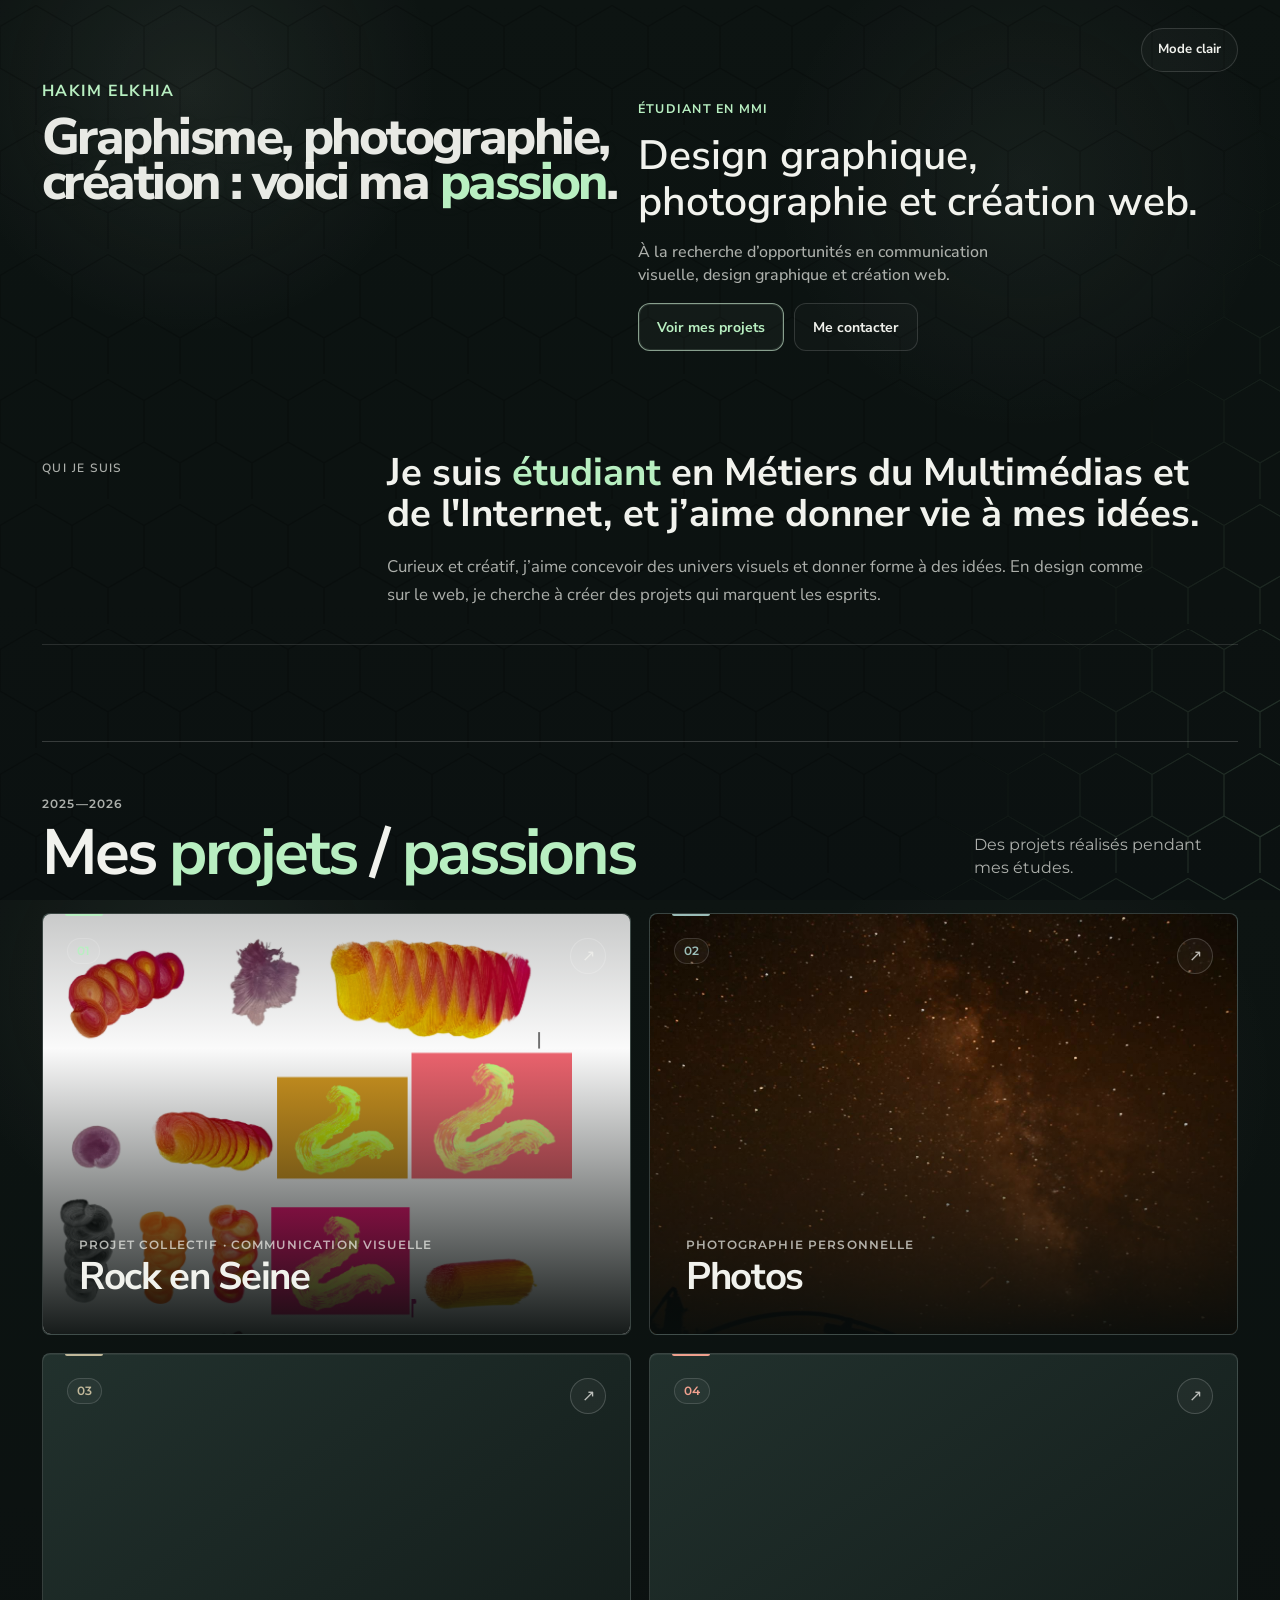
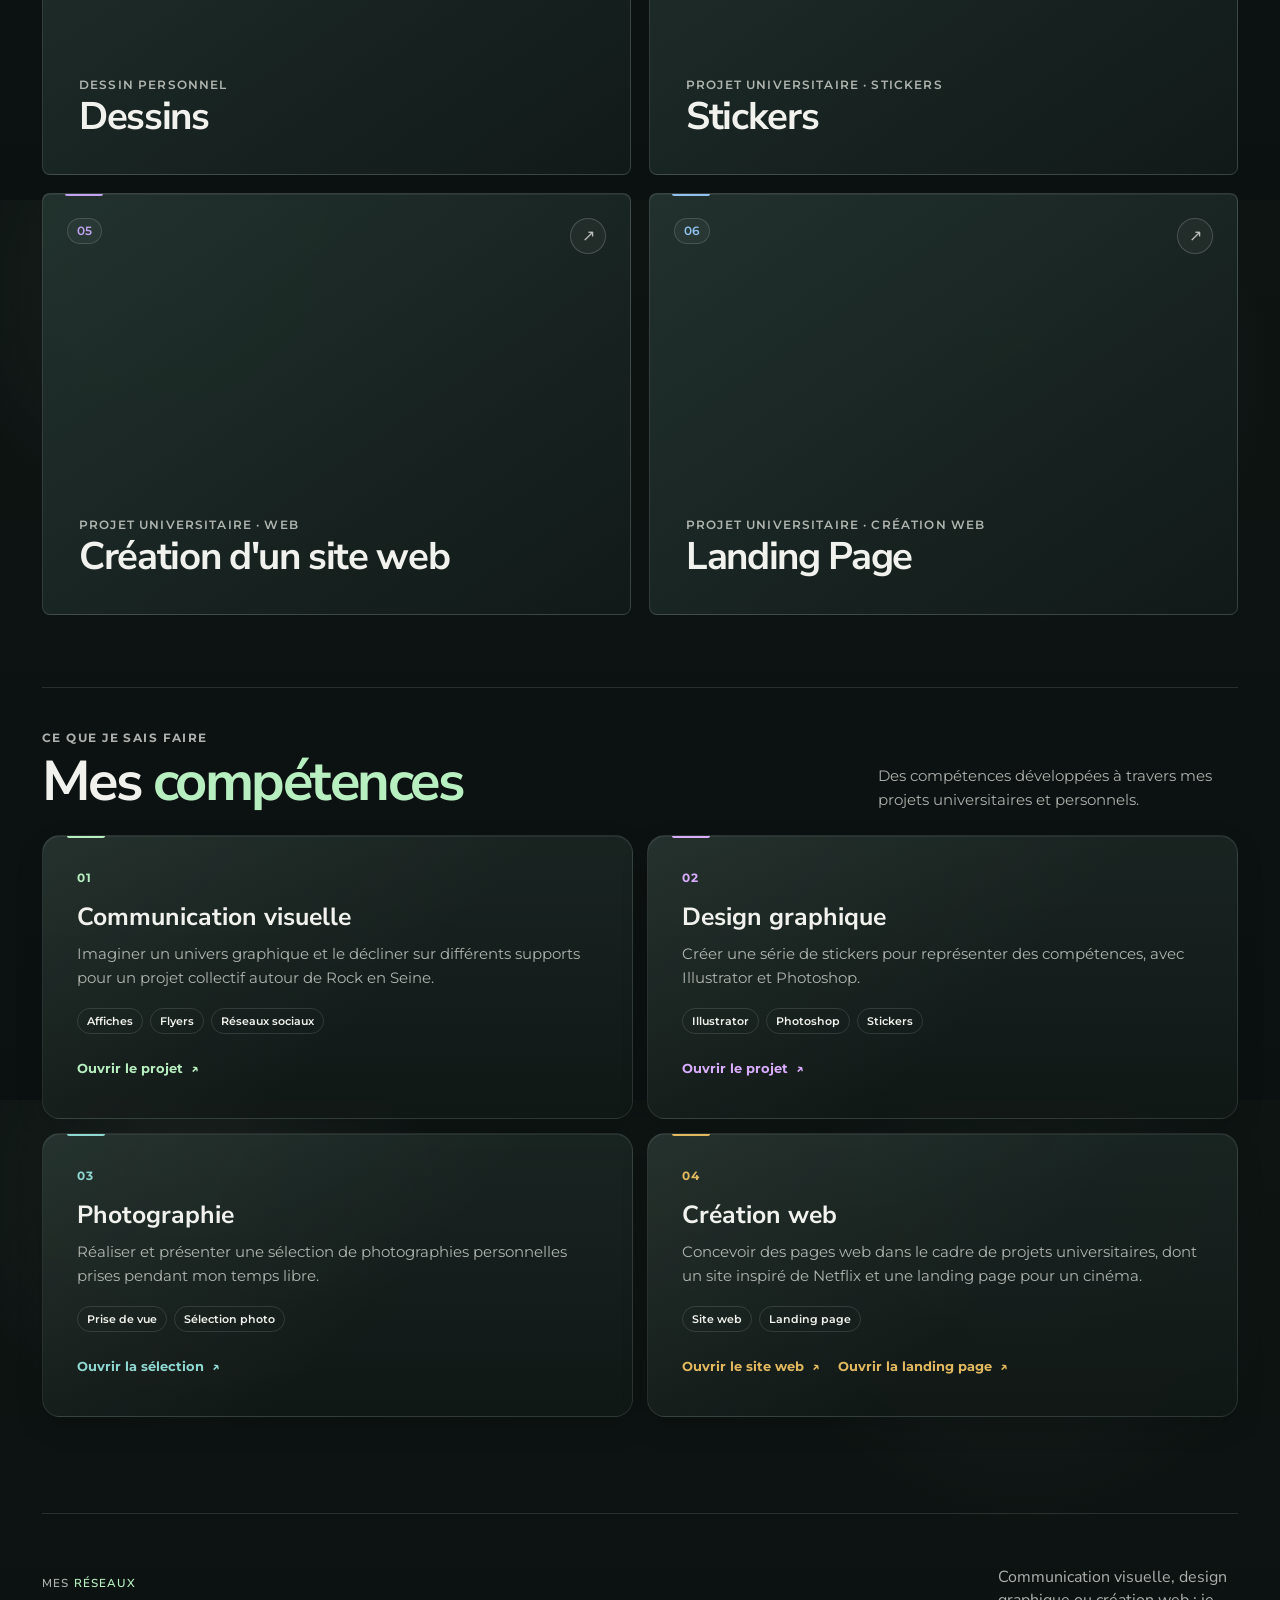
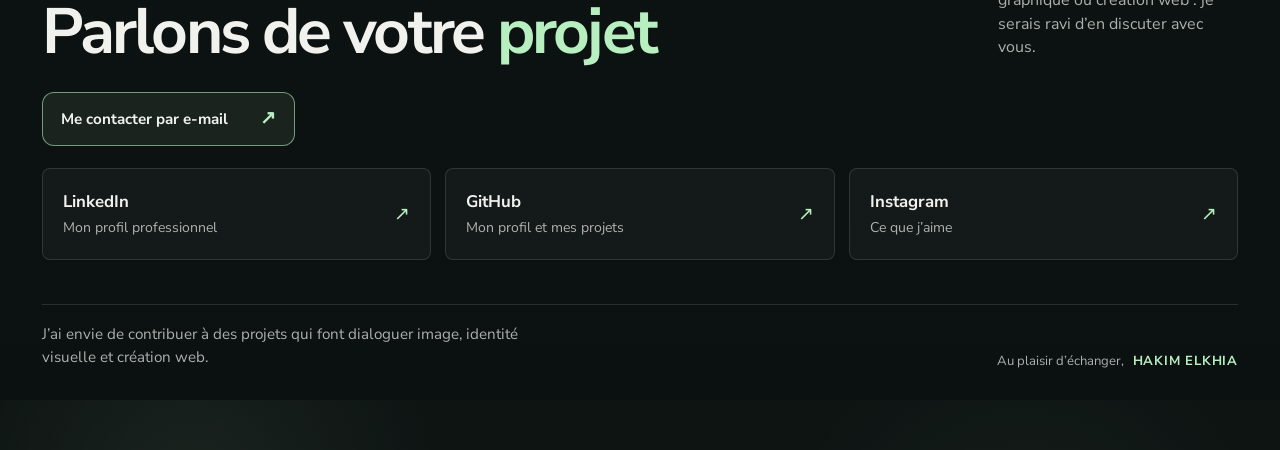
==== commit 3bc0729b: "Add files via upload" ====
--- a/html/portefolio.html
+++ b/html/portefolio.html
@@ -29,8 +29,8 @@
     />
     <meta name="twitter:card" content="summary_large_image" />
     <title>Hakim ELKHIA — Portfolio créatif</title>
-    <link rel="icon" type="image/svg+xml" href="../honeycomb.svg" />
-    <link rel="apple-touch-icon" href="../honeycomb.svg" />
+    <link rel="icon" type="image/svg+xml" href="../assets/honeycomb.svg" />
+    <link rel="apple-touch-icon" href="../assets/honeycomb.svg" />
     <link rel="preconnect" href="https://fonts.googleapis.com" />
     <link rel="preconnect" href="https://fonts.gstatic.com" crossorigin />
     <link
@@ -324,56 +324,56 @@
                   <figure class="project__photo">
                     <img
                       src="../assets/photo1.jpg"
-                      alt="Paysage étoilé photographié de nuit."
+                      alt="Voie lactée au-dessus d’un toit sombre, sous un ciel orangé."
                     />
                     <figcaption></figcaption>
                   </figure>
                   <figure class="project__photo">
                     <img
                       src="../assets/photo2.jpg"
-                      alt="Paysage étoilé photographié de nuit."
+                      alt="Voie lactée lumineuse qui traverse verticalement un ciel nocturne."
                     />
                     <figcaption></figcaption>
                   </figure>
                   <figure class="project__photo">
                     <img
                       src="../assets/photo3.jpg"
-                      alt="Paysage étoilé photographié de nuit."
+                      alt="Ciel étoilé orangé traversé par la silhouette d’un poteau et de fils électriques."
                     />
                     <figcaption></figcaption>
                   </figure>
                   <figure class="project__photo">
                     <img
                       src="../assets/photo4.jpg"
-                      alt="Paysage étoilé photographié de nuit."
+                      alt="Champ éclairé et arbres sous un ciel nocturne traversé par des fils électriques."
                     />
                     <figcaption></figcaption>
                   </figure>
                   <figure class="project__photo">
                     <img
                       src="../assets/photo5.jpg"
-                      alt="Paysage étoilé photographié de nuit."
+                      alt="Champ et arbres sous un ciel étoilé, vus derrière une clôture."
                     />
                     <figcaption></figcaption>
                   </figure>
                   <figure class="project__photo">
                     <img
                       src="../assets/photo6.jpg"
-                      alt="Paysage étoilé photographié de nuit."
+                      alt="Silhouette d’un pin sous un ciel étoilé traversé par des câbles aériens."
                     />
                     <figcaption></figcaption>
                   </figure>
                   <figure class="project__photo">
                     <img
                       src="../assets/photo7.jpg"
-                      alt="Paysage étoilé photographié de nuit."
+                      alt="Champ orangé et arbres sous un ciel nocturne avec des fils électriques."
                     />
                     <figcaption></figcaption>
                   </figure>
                   <figure class="project__photo">
                     <img
                       src="../assets/photo8.jpg"
-                      alt="Paysage étoilé photographié de nuit."
+                      alt="Fontaine dans un parc, en silhouette sous un ciel nuageux de fin de journée."
                     />
                     <figcaption></figcaption>
                   </figure>
--- a/css/portefolio.css
+++ b/css/portefolio.css
@@ -70,52 +70,264 @@
   background: rgba(11, 17, 16, 0.2);
 }
 
-.easter-egg-smoke {
+.viewfinder {
   position: fixed;
-  top: 50vh;
-  left: 100vw;
-  z-index: 2;
-  width: max-content;
-  color: #e2b95f;
-  font:
-    800 clamp(8rem, 32vw, 32rem)/0.8 "Nunito Sans",
-    "Trebuchet MS",
-    "Segoe UI",
-    sans-serif;
-  letter-spacing: -0.06em;
-  white-space: nowrap;
+  inset: 0;
+  z-index: 5;
   pointer-events: none;
-  text-shadow:
-    0 0 18px rgba(226, 185, 95, 0.9),
-    0 0 58px rgba(226, 185, 95, 0.7),
-    0 0 120px rgba(226, 185, 95, 0.4);
-  mix-blend-mode: screen;
-  animation: name-smoke-pass 6s linear both;
-}
-
-@keyframes name-smoke-pass {
+}
+
+.viewfinder__frame {
+  position: absolute;
+  top: var(--frame-top);
+  left: var(--frame-left);
+  width: var(--frame-width);
+  height: var(--frame-height);
+  opacity: 0;
+  transform: scale(1.04);
+  transition:
+    opacity 160ms ease,
+    transform 220ms ease-out;
+}
+
+.viewfinder.is-visible .viewfinder__frame {
+  opacity: 1;
+  transform: scale(1);
+}
+
+.viewfinder__corner {
+  position: absolute;
+  width: 22px;
+  height: 22px;
+  border-color: #b9d8c1;
+  border-style: solid;
+  filter: drop-shadow(0 0 5px rgba(185, 216, 193, 0.9));
+}
+
+.viewfinder__corner:nth-child(1) {
+  top: 0;
+  left: 0;
+  border-width: 2px 0 0 2px;
+}
+
+.viewfinder__corner:nth-child(2) {
+  top: 0;
+  right: 0;
+  border-width: 2px 2px 0 0;
+}
+
+.viewfinder__corner:nth-child(3) {
+  right: 0;
+  bottom: 0;
+  border-width: 0 2px 2px 0;
+}
+
+.viewfinder__corner:nth-child(4) {
+  bottom: 0;
+  left: 0;
+  border-width: 0 0 2px 2px;
+}
+
+.viewfinder__label {
+  position: absolute;
+  top: 0;
+  left: 0;
+  padding: 5px 8px;
+  background: rgba(12, 18, 16, 0.82);
+  color: #dcebe0;
+  font: 600 10px/1 "Montserrat", sans-serif;
+  letter-spacing: 0.12em;
+}
+
+.viewfinder__label::before {
+  display: inline-block;
+  width: 6px;
+  height: 6px;
+  margin-right: 6px;
+  border-radius: 50%;
+  background: #b9d8c1;
+  content: "";
+  box-shadow: 0 0 8px rgba(185, 216, 193, 0.9);
+}
+
+.viewfinder__focus {
+  position: absolute;
+  top: 50%;
+  left: 50%;
+  width: 28px;
+  aspect-ratio: 1;
+  border: 1px solid rgba(185, 216, 193, 0.9);
+  border-radius: 50%;
+  box-shadow: 0 0 12px rgba(185, 216, 193, 0.5);
+  opacity: 0;
+  transform: translate(-50%, -50%) scale(1.6);
+}
+
+.viewfinder.is-visible .viewfinder__focus {
+  animation: viewfinder-focus-lock 480ms 80ms ease-out forwards;
+}
+
+.viewfinder__focus::before,
+.viewfinder__focus::after {
+  position: absolute;
+  top: 50%;
+  left: 50%;
+  background: rgba(185, 216, 193, 0.85);
+  content: "";
+  transform: translate(-50%, -50%);
+}
+
+.viewfinder__focus::before {
+  width: 1px;
+  height: 40px;
+}
+
+.viewfinder__focus::after {
+  width: 40px;
+  height: 1px;
+}
+
+@keyframes viewfinder-focus-lock {
   0% {
     opacity: 0;
-    filter: blur(18px);
-    transform: translate3d(0, -50%, 0) scale(0.96);
-  }
-  18% {
-    opacity: 0.32;
-    filter: blur(8px);
-  }
-  48% {
-    opacity: 0.22;
-    filter: blur(4px);
-    transform: translate3d(-50vw, -50%, 0) scale(1.02);
-  }
-  78% {
-    opacity: 0.3;
-    filter: blur(10px);
-  }
+    transform: translate(-50%, -50%) scale(1.6);
+  }
+  65% {
+    opacity: 1;
+    transform: translate(-50%, -50%) scale(0.9);
+  }
+  100% {
+    opacity: 1;
+    transform: translate(-50%, -50%) scale(1);
+  }
+}
+
+@media (prefers-reduced-motion: reduce) {
+  .viewfinder__frame {
+    transition: none;
+  }
+
+  .viewfinder.is-visible .viewfinder__focus {
+    animation: none;
+    opacity: 1;
+    transform: translate(-50%, -50%);
+  }
+}
+
+.easter-egg-signature {
+  position: fixed;
+  inset: 0;
+  z-index: 3;
+  display: grid;
+  place-items: center;
+  overflow: hidden;
+  pointer-events: none;
+  animation: easter-egg-signature-fade 3.6s ease both;
+}
+
+.easter-egg-signature__name {
+  position: relative;
+  color: #e2b95f;
+  font: 400 clamp(4rem, 13vw, 11rem)/1 "Permanent Marker", sans-serif;
+  text-shadow: 0 0 30px rgba(226, 185, 95, 0.7);
+  clip-path: inset(0 100% 0 0);
+  animation: easter-egg-signature-write 1.1s 0.15s ease-out forwards;
+}
+
+.easter-egg-signature__name::after {
+  position: absolute;
+  right: 0;
+  bottom: -0.08em;
+  left: 0.08em;
+  height: 0.12em;
+  border-bottom: 3px solid currentColor;
+  border-radius: 50%;
+  content: "";
+  transform: scaleX(0) rotate(-5deg);
+  transform-origin: left;
+  animation: easter-egg-signature-underline 0.65s 0.85s ease-out forwards;
+}
+
+.easter-egg-signature__hexagon {
+  position: absolute;
+  top: 50%;
+  left: 50%;
+  width: clamp(14px, 2vw, 26px);
+  aspect-ratio: 1;
+  background: #e2b95f;
+  clip-path: polygon(25% 0, 75% 0, 100% 50%, 75% 100%, 25% 100%, 0 50%);
+  filter: drop-shadow(0 0 8px rgba(226, 185, 95, 0.9));
+  opacity: 0;
+  animation: easter-egg-hexagon-burst 1.8s 0.8s ease-out both;
+}
+
+.easter-egg-signature__hexagon:nth-child(2) {
+  --hex-x: -23vw;
+  --hex-y: -18vh;
+}
+
+.easter-egg-signature__hexagon:nth-child(3) {
+  --hex-x: 0vw;
+  --hex-y: -25vh;
+}
+
+.easter-egg-signature__hexagon:nth-child(4) {
+  --hex-x: 25vw;
+  --hex-y: -12vh;
+}
+
+.easter-egg-signature__hexagon:nth-child(5) {
+  --hex-x: 28vw;
+  --hex-y: 17vh;
+}
+
+.easter-egg-signature__hexagon:nth-child(6) {
+  --hex-x: 4vw;
+  --hex-y: 24vh;
+}
+
+.easter-egg-signature__hexagon:nth-child(7) {
+  --hex-x: -27vw;
+  --hex-y: 15vh;
+}
+
+.easter-egg-signature__hexagon:nth-child(8) {
+  --hex-x: -12vw;
+  --hex-y: 7vh;
+}
+
+@keyframes easter-egg-signature-fade {
+  0%,
   100% {
     opacity: 0;
-    filter: blur(22px);
-    transform: translate3d(calc(-100vw - 100%), -50%, 0) scale(1.06);
+  }
+  12%,
+  78% {
+    opacity: 1;
+  }
+}
+
+@keyframes easter-egg-signature-write {
+  to {
+    clip-path: inset(0);
+  }
+}
+
+@keyframes easter-egg-signature-underline {
+  to {
+    transform: scaleX(1) rotate(-5deg);
+  }
+}
+
+@keyframes easter-egg-hexagon-burst {
+  15% {
+    opacity: 0.9;
+    transform: translate(-50%, -50%) scale(0.35);
+  }
+  100% {
+    opacity: 0;
+    transform: translate(calc(-50% + var(--hex-x)), calc(-50% + var(--hex-y)))
+      scale(1);
   }
 }
 
@@ -136,11 +348,11 @@
   );
   background-size: 260% 100%;
   background-position: 0% 50%;
-  mask-image: url("../honeycomb-mask.svg");
+  mask-image: url("../assets/honeycomb-mask.svg");
   mask-mode: alpha;
   mask-repeat: repeat;
   mask-size: 72px 124.708px;
-  -webkit-mask-image: url("../honeycomb-mask.svg");
+  -webkit-mask-image: url("../assets/honeycomb-mask.svg");
   -webkit-mask-repeat: repeat;
   -webkit-mask-size: 72px 124.708px;
   opacity: 0.7;
@@ -163,7 +375,7 @@
   inset: 0;
   z-index: 1;
   pointer-events: none;
-  background: url("../honeycomb.svg") repeat;
+  background: url("../assets/honeycomb.svg") repeat;
   background-size: 72px 124.708px;
   opacity: 0.36;
 }
@@ -459,13 +671,14 @@
 }
 
 .skill-card {
+  --skill-accent: var(--green-accent);
   position: relative;
   display: flex;
   flex-direction: column;
   align-items: flex-start;
   min-height: 245px;
   padding: clamp(22px, 3vw, 34px);
-  overflow: hidden;
+  overflow: visible;
   border: 1px solid rgba(255, 255, 255, 0.09);
   border-radius: 18px;
   background:
@@ -480,8 +693,20 @@
 
 .skill-card:hover {
   transform: translateY(-2px);
-  border-color: rgba(187, 216, 193, 0.5);
+  border-color: color-mix(in srgb, var(--skill-accent) 55%, transparent);
   box-shadow: inset 0 1px 0 rgba(255, 255, 255, 0.08), 0 16px 32px rgba(0, 0, 0, 0.18);
+}
+
+.skill-card:nth-child(2) {
+  --skill-accent: #d9adff;
+}
+
+.skill-card:nth-child(3) {
+  --skill-accent: #8fd7d1;
+}
+
+.skill-card:nth-child(4) {
+  --skill-accent: #e2b95f;
 }
 
 .skill-card::before {
@@ -491,13 +716,21 @@
   width: 38px;
   height: 2px;
   border-radius: 0 0 2px 2px;
-  background: var(--green-accent);
+  background: var(--skill-accent);
   content: "";
+  transition:
+    width 180ms ease,
+    background-color 180ms ease;
+}
+
+.skill-card:hover::before,
+.skill-card:focus-within::before {
+  width: 58px;
 }
 
 .skill-card__number {
   margin-bottom: 18px;
-  color: var(--green-accent);
+  color: var(--skill-accent);
   font-size: 0.75rem;
   font-weight: 700;
   letter-spacing: 0.08em;
@@ -554,7 +787,7 @@
   padding: 0;
   border: 0;
   background: transparent;
-  color: var(--green-accent);
+  color: var(--skill-accent);
   font-family: inherit;
   font-size: 0.82rem;
   font-weight: 700;
@@ -564,13 +797,22 @@
 
 .skill-card__link:hover,
 .skill-card__link:focus-visible {
-  color: var(--ink);
+  color: var(--skill-accent);
   text-decoration: underline;
   text-underline-offset: 4px;
 }
 
+.skill-card__link span {
+  transition: transform 180ms ease;
+}
+
+.skill-card__link:hover span,
+.skill-card__link:focus-visible span {
+  transform: translate(2px, -2px);
+}
+
 .skill-card__link:focus-visible {
-  outline: 2px solid var(--green-accent);
+  outline: 2px solid var(--skill-accent);
   outline-offset: 4px;
 }
 
@@ -810,12 +1052,17 @@
     box-shadow 280ms ease;
 }
 
+.project:not(.project--expanded) {
+  overflow: visible;
+}
+
 .project__cover {
   position: absolute;
   inset: 0;
   z-index: 0;
   margin: 0;
   overflow: hidden;
+  border-radius: inherit;
   background: rgba(11, 17, 16, 0.4);
 }
 
@@ -894,6 +1141,18 @@
 
 .project:nth-child(3) {
   --project-accent: #c2b99b;
+}
+
+.project:nth-child(4) {
+  --project-accent: #f0a18e;
+}
+
+.project:nth-child(5) {
+  --project-accent: #c2a5f2;
+}
+
+.project:nth-child(6) {
+  --project-accent: #91c2f0;
 }
 
 .project__open:focus-visible {
@@ -1412,7 +1671,9 @@
 
   .project:not(.project--expanded):hover .project__mark {
     transform: translate(2px, -2px);
-    border-color: rgba(255, 255, 255, 0.38);
+    border-color: var(--project-accent);
+    background: var(--project-accent);
+    color: #102019;
   }
 }
 
@@ -1742,7 +2003,7 @@
     animation: none;
   }
 
-  .easter-egg-smoke {
+  .easter-egg-signature {
     display: none;
     animation: none;
   }
@@ -1835,16 +2096,16 @@
 }
 
 :root[data-theme="light"] .skill-card__link {
-  color: #245536;
+  color: var(--skill-accent);
 }
 
 :root[data-theme="light"] .skill-card__link:hover,
 :root[data-theme="light"] .skill-card__link:focus-visible {
-  color: #173c25;
+  color: var(--skill-accent);
 }
 
 :root[data-theme="light"] .skill-card__link:focus-visible {
-  outline-color: #2f6240;
+  outline-color: var(--skill-accent);
 }
 
 :root[data-theme="light"] .contact__cta {
@@ -1886,8 +2147,16 @@
 }
 
 :root[data-theme="light"] .project:not(.project--expanded):hover .project__mark {
-  border-color: #2f6240;
-  background: #2f6240;
+  border-color: var(--project-accent);
+  background: var(--project-accent);
+  color: #ffffff;
+}
+
+:root[data-theme="light"][data-easter-egg="true"]
+  .project:not(.project--expanded):hover
+  .project__mark {
+  border-color: var(--green-accent);
+  background: var(--green-accent);
   color: #ffffff;
 }
 
@@ -1897,6 +2166,18 @@
     linear-gradient(135deg, rgba(47, 98, 64, 0.08), transparent 58%),
     rgba(255, 255, 255, 0.3);
   box-shadow: inset 0 1px 0 rgba(255, 255, 255, 0.48);
+}
+
+:root[data-theme="light"] .skill-card:nth-child(2) {
+  --skill-accent: #68418c;
+}
+
+:root[data-theme="light"] .skill-card:nth-child(3) {
+  --skill-accent: #236b66;
+}
+
+:root[data-theme="light"] .skill-card:nth-child(4) {
+  --skill-accent: #80601c;
 }
 
 :root[data-theme="light"] .skill-card__tags li {
@@ -1943,6 +2224,18 @@
   --project-accent: #5e542f;
 }
 
+:root[data-theme="light"] .project:nth-child(4) {
+  --project-accent: #9a4934;
+}
+
+:root[data-theme="light"] .project:nth-child(5) {
+  --project-accent: #68418c;
+}
+
+:root[data-theme="light"] .project:nth-child(6) {
+  --project-accent: #315f93;
+}
+
 :root[data-theme="light"] .project.project--expanded {
   border-color: rgba(27, 43, 33, 0.2);
   background: linear-gradient(145deg, #e1ebe3, #cfdfd2);
@@ -1980,7 +2273,9 @@
 :root[data-theme="light"]
   .project:not(.project--expanded):hover
   .project__mark {
-  border-color: rgba(27, 43, 33, 0.38);
+  border-color: var(--project-accent);
+  background: var(--project-accent);
+  color: #ffffff;
 }
 
 :root[data-theme="light"] .project.project--expanded .project__close {
@@ -2085,6 +2380,14 @@
   color: var(--ink);
 }
 
+:root[data-easter-egg="true"]
+  .project:not(.project--expanded):hover
+  .project__mark {
+  border-color: var(--project-accent);
+  background: var(--project-accent);
+  color: #090909;
+}
+
 :root[data-easter-egg="true"] .project__gallery-navigation,
 :root[data-easter-egg="true"] .project.project--expanded .project__close {
   border-color: rgba(226, 185, 95, 0.4);
@@ -2096,3 +2399,116 @@
   opacity: 0.9;
   filter: blur(0.3px) saturate(1.7) brightness(1.1) contrast(1.08);
 }
+
+:root[data-theme="light"][data-easter-egg="true"] {
+  color-scheme: light;
+  --paper: #e8e1d0;
+  --paper-strong: #f3ecdb;
+  --ink: #2b261b;
+  --green-accent: #80601c;
+  --green-accent-soft: rgba(128, 96, 28, 0.16);
+  --honey-wave-color: #80601c;
+  --panel: #f4eddd;
+  --panel-deep: #e4dac3;
+  --panel-soft: rgba(244, 237, 221, 0.96);
+  --muted: rgba(43, 38, 27, 0.72);
+  --line: rgba(128, 96, 28, 0.28);
+  scrollbar-color: #a58b54 var(--paper);
+}
+
+:root[data-theme="light"][data-easter-egg="true"] body {
+  background: var(--paper);
+  color: var(--ink);
+}
+
+:root[data-theme="light"][data-easter-egg="true"] .page-shell {
+  background: rgba(232, 225, 208, 0.2);
+}
+
+:root[data-theme="light"][data-easter-egg="true"] .page-shell::before {
+  opacity: 0.12;
+}
+
+:root[data-theme="light"][data-easter-egg="true"] .page-shell::after {
+  background-image: linear-gradient(
+    115deg,
+    transparent 0%,
+    transparent 34%,
+    rgba(128, 96, 28, 0.32) 47%,
+    rgba(128, 96, 28, 0.2) 53%,
+    transparent 68%,
+    transparent 100%
+  );
+}
+
+:root[data-theme="light"][data-easter-egg="true"] .skill-card,
+:root[data-theme="light"][data-easter-egg="true"] .project:not(.project--expanded) {
+  border-color: rgba(128, 96, 28, 0.28);
+  background:
+    linear-gradient(135deg, rgba(128, 96, 28, 0.1), transparent 58%),
+    linear-gradient(180deg, rgba(250, 246, 235, 0.96), rgba(232, 225, 208, 0.96));
+}
+
+:root[data-theme="light"][data-easter-egg="true"] .contact__link,
+:root[data-theme="light"][data-easter-egg="true"] .contact__cta,
+:root[data-theme="light"][data-easter-egg="true"] .intro__link,
+:root[data-theme="light"][data-easter-egg="true"] .theme-toggle {
+  border-color: rgba(128, 96, 28, 0.42);
+  background: rgba(250, 246, 235, 0.76);
+  color: var(--ink);
+}
+
+:root[data-theme="light"][data-easter-egg="true"] .intro__link--primary {
+  border-color: var(--green-accent);
+  background: var(--green-accent);
+  color: #ffffff;
+}
+
+:root[data-theme="light"][data-easter-egg="true"] .project--featured .project__cover::after {
+  background: linear-gradient(
+    180deg,
+    rgba(232, 225, 208, 0.08) 0%,
+    rgba(232, 225, 208, 0.04) 32%,
+    rgba(232, 225, 208, 0.46) 58%,
+    rgba(232, 225, 208, 0.96) 100%
+  );
+}
+
+:root[data-theme="light"][data-easter-egg="true"] .project__number,
+:root[data-theme="light"][data-easter-egg="true"] .project__mark,
+:root[data-theme="light"][data-easter-egg="true"] .project__gallery-navigation,
+:root[data-theme="light"][data-easter-egg="true"] .project.project--expanded .project__close {
+  border-color: rgba(128, 96, 28, 0.38);
+  background: rgba(250, 246, 235, 0.88);
+  color: var(--ink);
+}
+
+:root[data-theme="light"][data-easter-egg="true"] .project:nth-child(2),
+:root[data-theme="light"][data-easter-egg="true"] .project:nth-child(3) {
+  --project-accent: var(--green-accent);
+}
+
+:root[data-theme="light"][data-easter-egg="true"] .project:nth-child(4) {
+  --project-accent: #9a4934;
+}
+
+:root[data-theme="light"][data-easter-egg="true"] .project:nth-child(5) {
+  --project-accent: #68418c;
+}
+
+:root[data-theme="light"][data-easter-egg="true"] .project:nth-child(6) {
+  --project-accent: #315f93;
+}
+
+:root[data-theme="light"][data-easter-egg="true"]
+  .project:not(.project--expanded):hover
+  .project__mark {
+  border-color: var(--project-accent);
+  background: var(--project-accent);
+  color: #ffffff;
+}
+
+:root[data-theme="light"][data-easter-egg="true"] #fluid {
+  opacity: 0.38;
+  filter: blur(0.3px) saturate(1.3) brightness(1.08) contrast(1.08);
+}
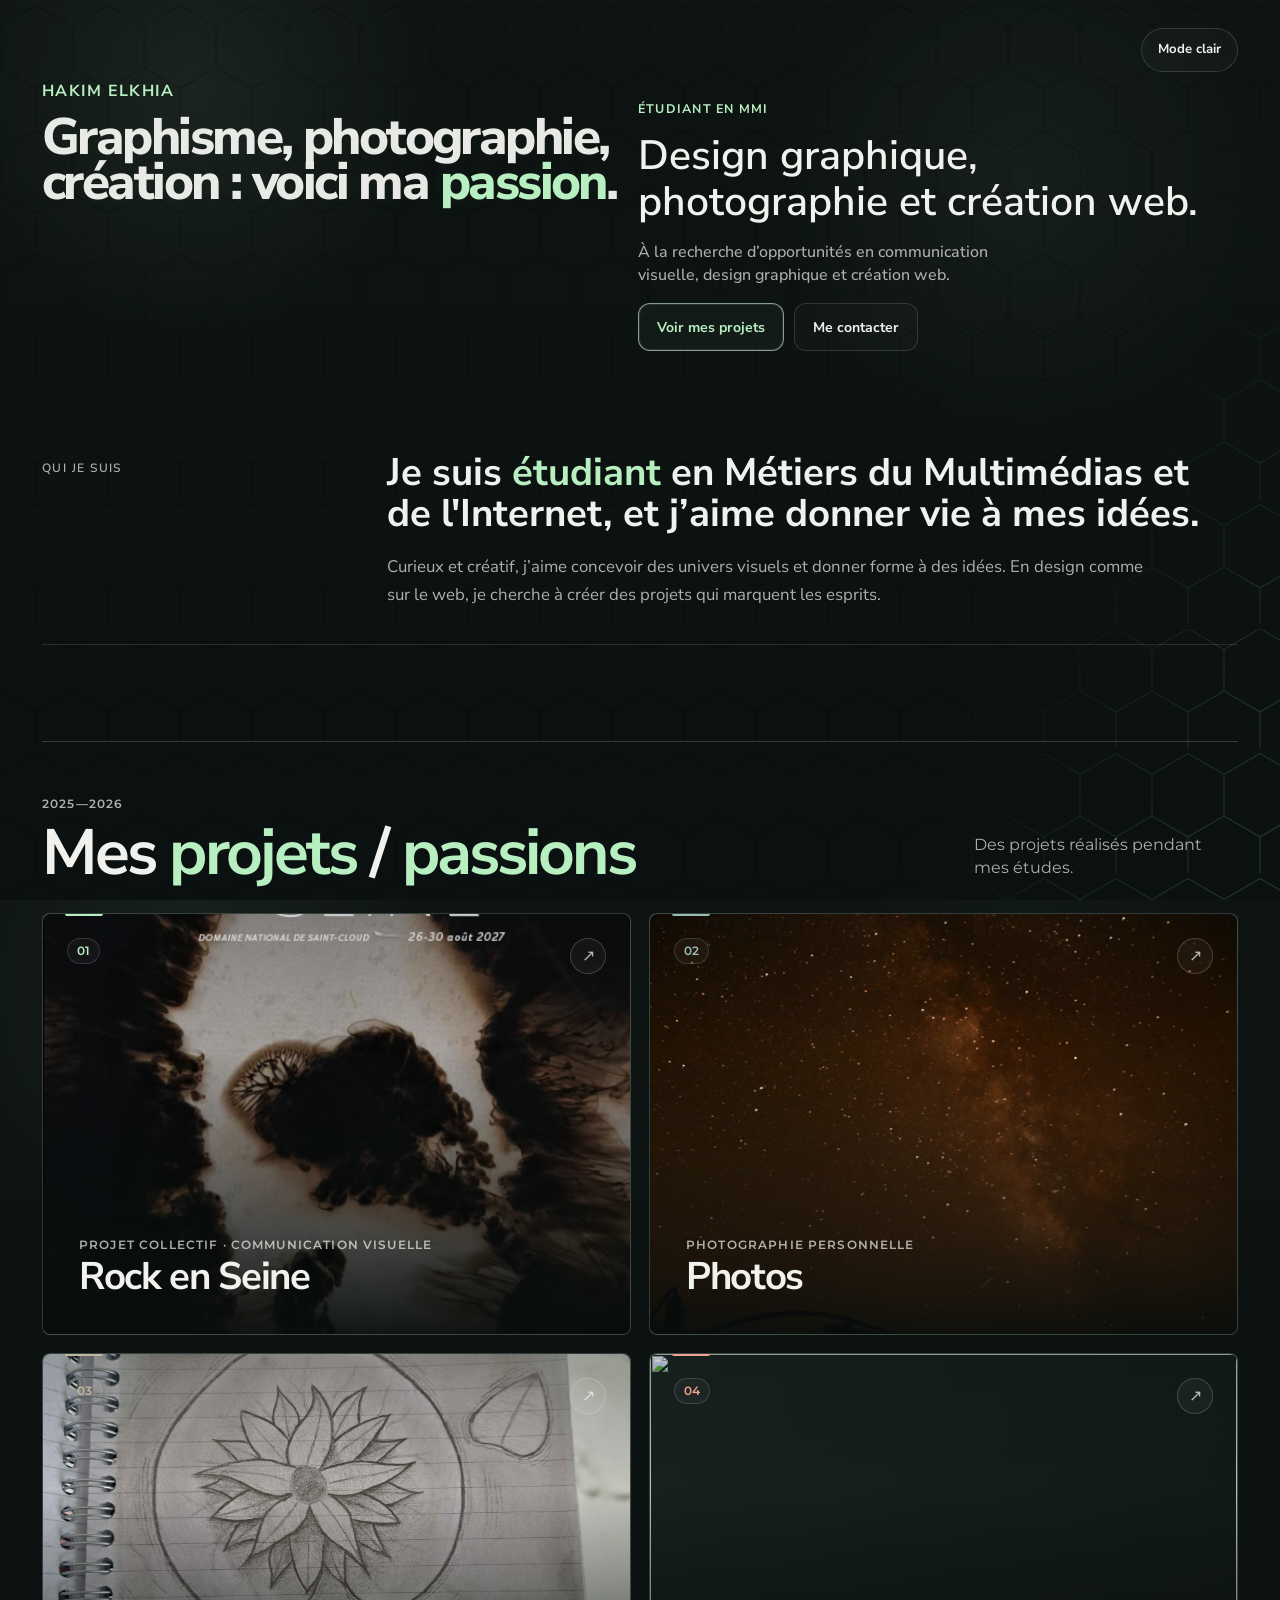
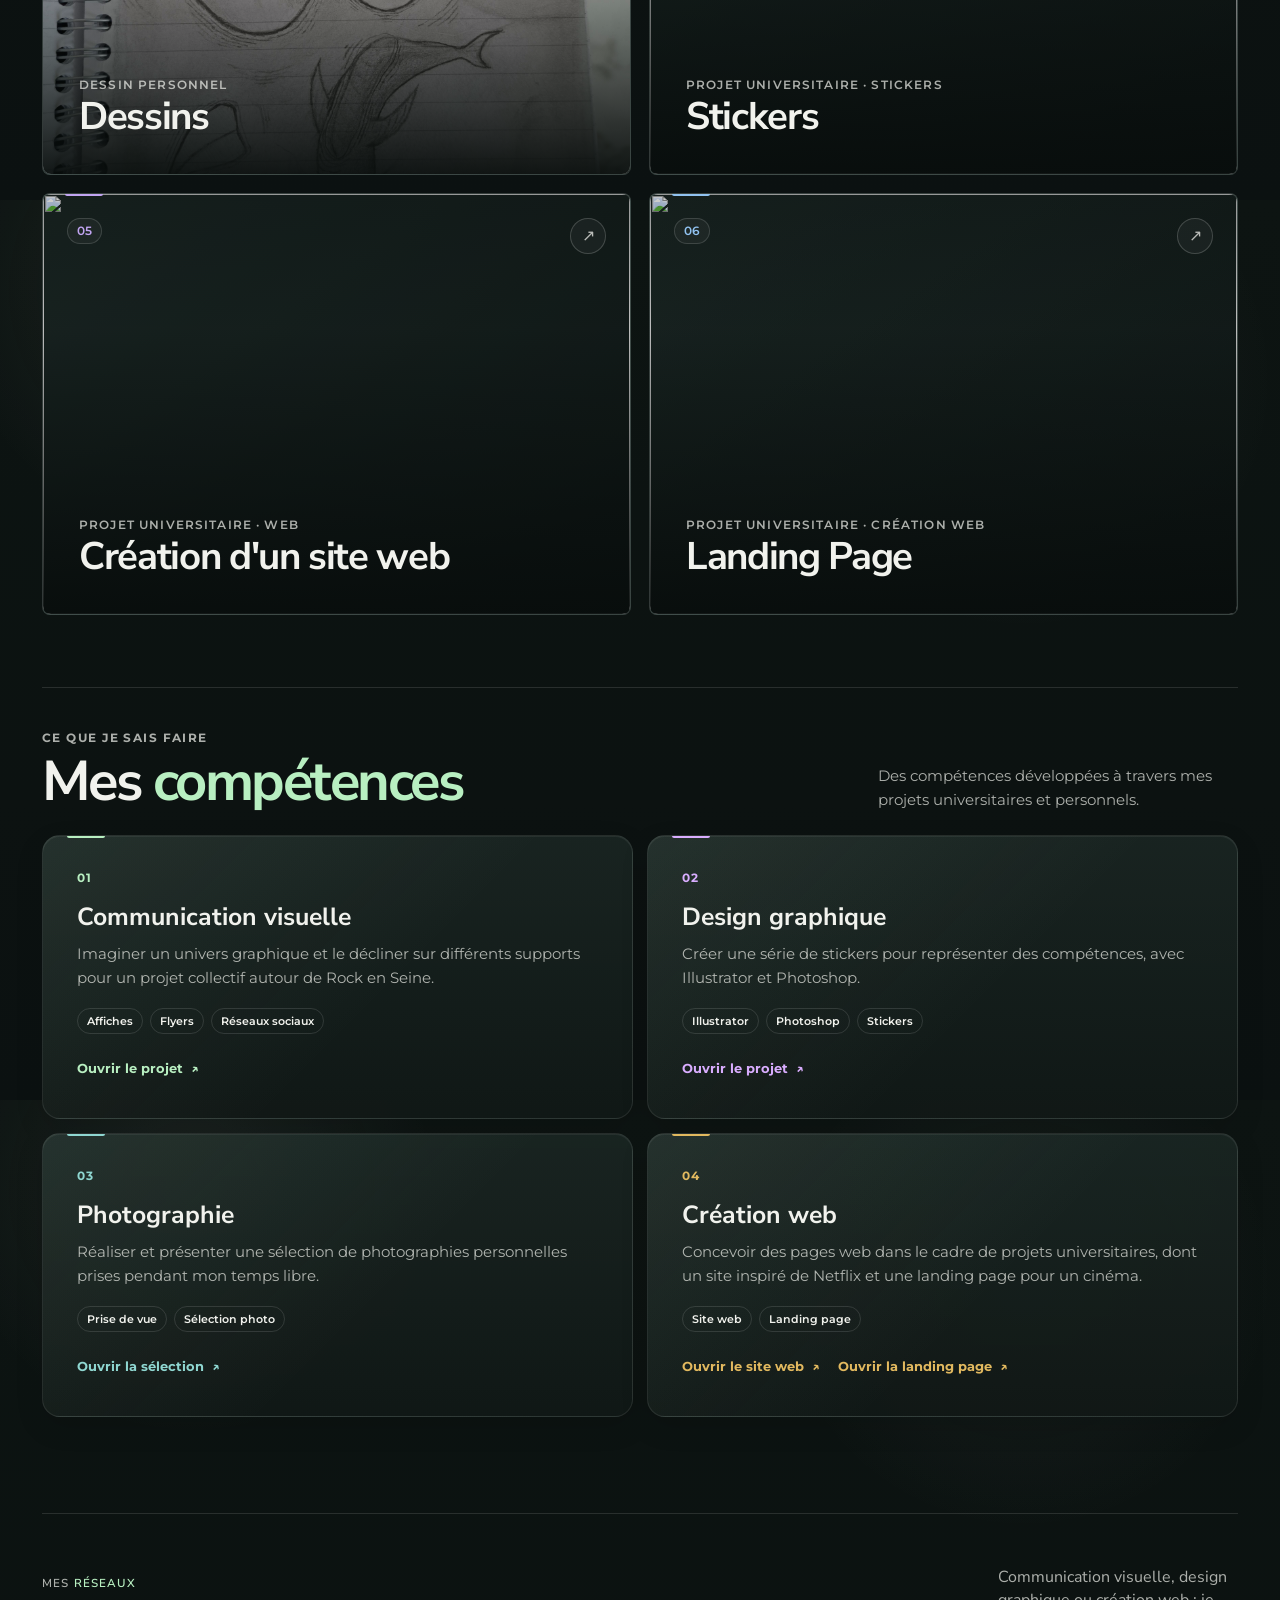
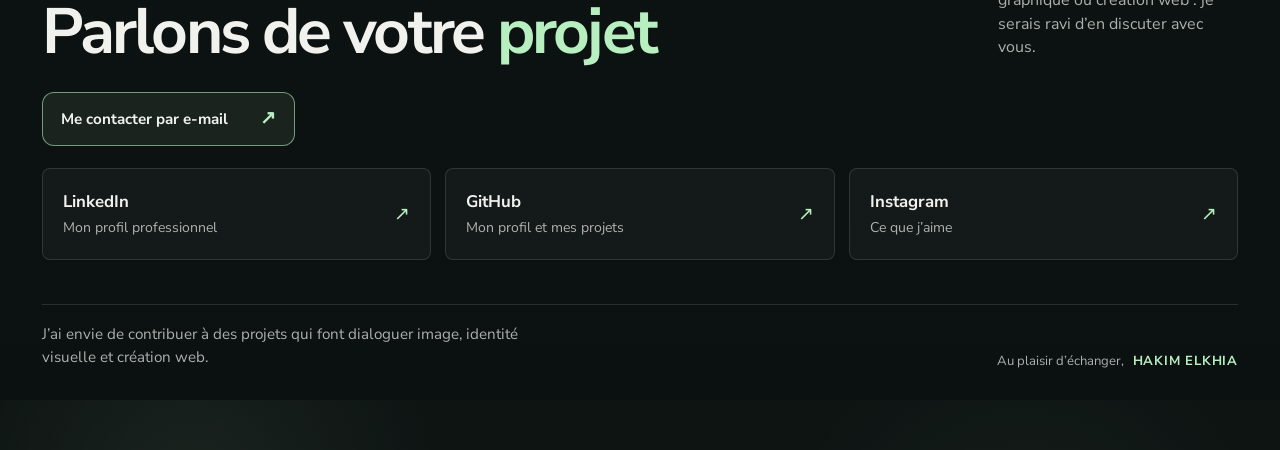
==== commit 80a9cc8a: "Add files via upload" ====
--- a/html/portefolio.html
+++ b/html/portefolio.html
@@ -11,18 +11,12 @@
     <meta property="og:type" content="website" />
     <meta property="og:locale" content="fr_FR" />
     <meta property="og:site_name" content="Hakim ELKHIA — Portfolio" />
-    <meta
-      property="og:title"
-      content="Hakim ELKHIA — Portfolio créatif"
-    />
+    <meta property="og:title" content="Hakim ELKHIA — Portfolio créatif" />
     <meta
       property="og:description"
       content="Communication visuelle, design graphique, photographie et création web."
     />
-    <meta
-      property="og:image"
-      content="../assets/rock%20en%20seine1.png"
-    />
+    <meta property="og:image" content="../assets/rock%20en%20seine1.png" />
     <meta
       property="og:image:alt"
       content="Maquettes d’affiches pour le projet Rock en Seine."
@@ -115,11 +109,7 @@
             </p>
           </header>
 
-          <div
-            class="projects__backdrop"
-            aria-hidden="true"
-            hidden
-          ></div>
+          <div class="projects__backdrop" aria-hidden="true" hidden></div>
 
           <!-- Visionneuse plein écran commune aux images de tous les projets. -->
           <dialog
@@ -161,7 +151,7 @@
             >
               <figure class="project__cover" aria-hidden="true">
                 <img
-                  src="../assets/rock%20en%20seine1.png"
+                  src="../assets/Rock%20en%20seine7.png"
                   alt=""
                   loading="lazy"
                 />
@@ -212,7 +202,7 @@
                 <div class="project__images">
                   <figure class="project__photo">
                     <img
-                      src="../assets/rock%20en%20seine1.png"
+                      src="../assets/rock%20en%20seine7.png"
                       alt="Maquettes de plusieurs affiches pour le festival Rock en Seine."
                     />
                     <figcaption>
@@ -264,7 +254,7 @@
                   </figure>
                   <figure class="project__photo">
                     <img
-                      src="../assets/Rock%20en%20seine7.png"
+                      src="../assets/Rock%20en%20seine1.png"
                       alt="Affiche proposée en solo pour le projet Rock en Seine."
                     />
                     <figcaption>
@@ -306,8 +296,8 @@
                       <strong class="project__contribution-label"
                         >Projet personnel</strong
                       >
-                      Sélection de huit photographies prises pendant mon temps
-                      libre.
+                      Sélection de vingt-cinq photographies prises pendant mon
+                      temps libre.
                     </span>
                   </span>
                 </span>
@@ -377,6 +367,125 @@
                     />
                     <figcaption></figcaption>
                   </figure>
+                  <figure class="project__photo">
+                    <img
+                      src="../assets/photo9.png"
+                      alt="Photographie personnelle numéro 9."
+                    />
+                    <figcaption></figcaption>
+                  </figure>
+                  <figure class="project__photo">
+                    <img
+                      src="../assets/photo10.jpg"
+                      alt="Photographie personnelle numéro 10."
+                    />
+                    <figcaption></figcaption>
+                  </figure>
+                  <figure class="project__photo">
+                    <img
+                      src="../assets/photo11.jpg"
+                      alt="Photographie personnelle numéro 11."
+                    />
+                    <figcaption></figcaption>
+                  </figure>
+                  <figure class="project__photo">
+                    <img
+                      src="../assets/photo12.jpg"
+                      alt="Photographie personnelle numéro 12."
+                    />
+                    <figcaption></figcaption>
+                  </figure>
+                  <figure class="project__photo">
+                    <img
+                      src="../assets/photo13.jpg"
+                      alt="Photographie personnelle numéro 13."
+                    />
+                    <figcaption></figcaption>
+                  </figure>
+                  <figure class="project__photo">
+                    <img
+                      src="../assets/photo14.jpg"
+                      alt="Photographie personnelle numéro 14."
+                    />
+                    <figcaption></figcaption>
+                  </figure>
+                  <figure class="project__photo">
+                    <img
+                      src="../assets/photo15.jpg"
+                      alt="Photographie personnelle numéro 15."
+                    />
+                    <figcaption></figcaption>
+                  </figure>
+                  <figure class="project__photo">
+                    <img
+                      src="../assets/photo16.jpg"
+                      alt="Photographie personnelle numéro 16."
+                    />
+                    <figcaption></figcaption>
+                  </figure>
+                  <figure class="project__photo">
+                    <img
+                      src="../assets/photo17.jpg"
+                      alt="Photographie personnelle numéro 17."
+                    />
+                    <figcaption></figcaption>
+                  </figure>
+                  <figure class="project__photo">
+                    <img
+                      src="../assets/photo18.jpg"
+                      alt="Photographie personnelle numéro 18."
+                    />
+                    <figcaption></figcaption>
+                  </figure>
+                  <figure class="project__photo">
+                    <img
+                      src="../assets/photo19.jpg"
+                      alt="Photographie personnelle numéro 19."
+                    />
+                    <figcaption></figcaption>
+                  </figure>
+                  <figure class="project__photo">
+                    <img
+                      src="../assets/photo20.jpg"
+                      alt="Photographie personnelle numéro 20."
+                    />
+                    <figcaption></figcaption>
+                  </figure>
+                  <figure class="project__photo">
+                    <img
+                      src="../assets/photo21.jpg"
+                      alt="Photographie personnelle numéro 21."
+                    />
+                    <figcaption></figcaption>
+                  </figure>
+                  <figure class="project__photo">
+                    <img
+                      src="../assets/photo22.jpg"
+                      alt="Photographie personnelle numéro 22."
+                    />
+                    <figcaption></figcaption>
+                  </figure>
+                  <figure class="project__photo">
+                    <img
+                      src="../assets/photo23.jpg"
+                      alt="Photographie personnelle numéro 23."
+                    />
+                    <figcaption></figcaption>
+                  </figure>
+                  <figure class="project__photo">
+                    <img
+                      src="../assets/photo24.jpg"
+                      alt="Photographie personnelle numéro 24."
+                    />
+                    <figcaption></figcaption>
+                  </figure>
+                  <figure class="project__photo">
+                    <img
+                      src="../assets/photo25.jpg"
+                      alt="Photographie personnelle numéro 25."
+                    />
+                    <figcaption></figcaption>
+                  </figure>
                 </div>
               </section>
               <button
@@ -386,7 +495,13 @@
               ></button>
             </article>
 
-            <article class="project" data-project-id="project-03">
+            <article
+              class="project project--featured"
+              data-project-id="project-03"
+            >
+              <figure class="project__cover" aria-hidden="true">
+                <img src="../assets/dessin1.jpg" alt="" loading="lazy" />
+              </figure>
               <h3 class="project__heading" id="project-title-03">Dessins</h3>
               <button
                 class="project__open"
@@ -418,16 +533,41 @@
                   Aucune photo pour ce projet.
                 </p>
                 <div class="project__images">
-                  <!-- Copie ces figures et remplace leurs chemins et descriptions.
-                  <figure class="project__photo">
-                    <img src="../assets/projet-03/photo-01.jpg" alt="Description de la photo">
-                    <figcaption>Nom de la photo</figcaption>
-                  </figure>
-                  <figure class="project__photo">
-                    <img src="../assets/projet-03/photo-02.jpg" alt="Description de la photo">
-                    <figcaption>Nom de la photo</figcaption>
-                  </figure>
-                  -->
+                  <figure class="project__photo">
+                    <img
+                      src="../assets/dessin1.jpg"
+                      alt="Dessin personnel numéro 1."
+                    />
+                    <figcaption></figcaption>
+                  </figure>
+                  <figure class="project__photo">
+                    <img
+                      src="../assets/dessin2.jpg"
+                      alt="Dessin personnel numéro 2."
+                    />
+                    <figcaption></figcaption>
+                  </figure>
+                  <figure class="project__photo">
+                    <img
+                      src="../assets/dessin3.jpg"
+                      alt="Dessin personnel numéro 3."
+                    />
+                    <figcaption></figcaption>
+                  </figure>
+                  <figure class="project__photo">
+                    <img
+                      src="../assets/dessin4.jpg"
+                      alt="Dessin personnel numéro 4."
+                    />
+                    <figcaption></figcaption>
+                  </figure>
+                  <figure class="project__photo">
+                    <img
+                      src="../assets/dessin6.jpg"
+                      alt="Dessin personnel numéro 6."
+                    />
+                    <figcaption></figcaption>
+                  </figure>
                 </div>
               </section>
               <button
@@ -438,10 +578,13 @@
             </article>
             <!-- Modèle de projet : duplique cet article et mets à jour son contenu. -->
             <article
-              class="project"
+              class="project project--featured"
               id="project-04"
               data-project-id="project-04"
             >
+              <figure class="project__cover" aria-hidden="true">
+                <img src="../assets/sticker1.jpg" alt="" loading="lazy" />
+              </figure>
               <h3 class="project__heading" id="project-title-04">Stickers</h3>
               <button
                 class="project__open"
@@ -498,10 +641,13 @@
             </article>
             <!-- Modèle de projet : duplique cet article et mets à jour son contenu. -->
             <article
-              class="project"
+              class="project project--featured"
               id="project-05"
               data-project-id="project-05"
             >
+              <figure class="project__cover" aria-hidden="true">
+                <img src="../assets/site1.jpg" alt="" loading="lazy" />
+              </figure>
               <h3 class="project__heading" id="project-title-05">
                 Création d'un site web
               </h3>
@@ -560,10 +706,13 @@
             </article>
 
             <article
-              class="project"
+              class="project project--featured"
               id="project-06"
               data-project-id="project-06"
             >
+              <figure class="project__cover" aria-hidden="true">
+                <img src="../assets/landing1.jpg" alt="" loading="lazy" />
+              </figure>
               <h3 class="project__heading" id="project-title-06">
                 Landing Page
               </h3>
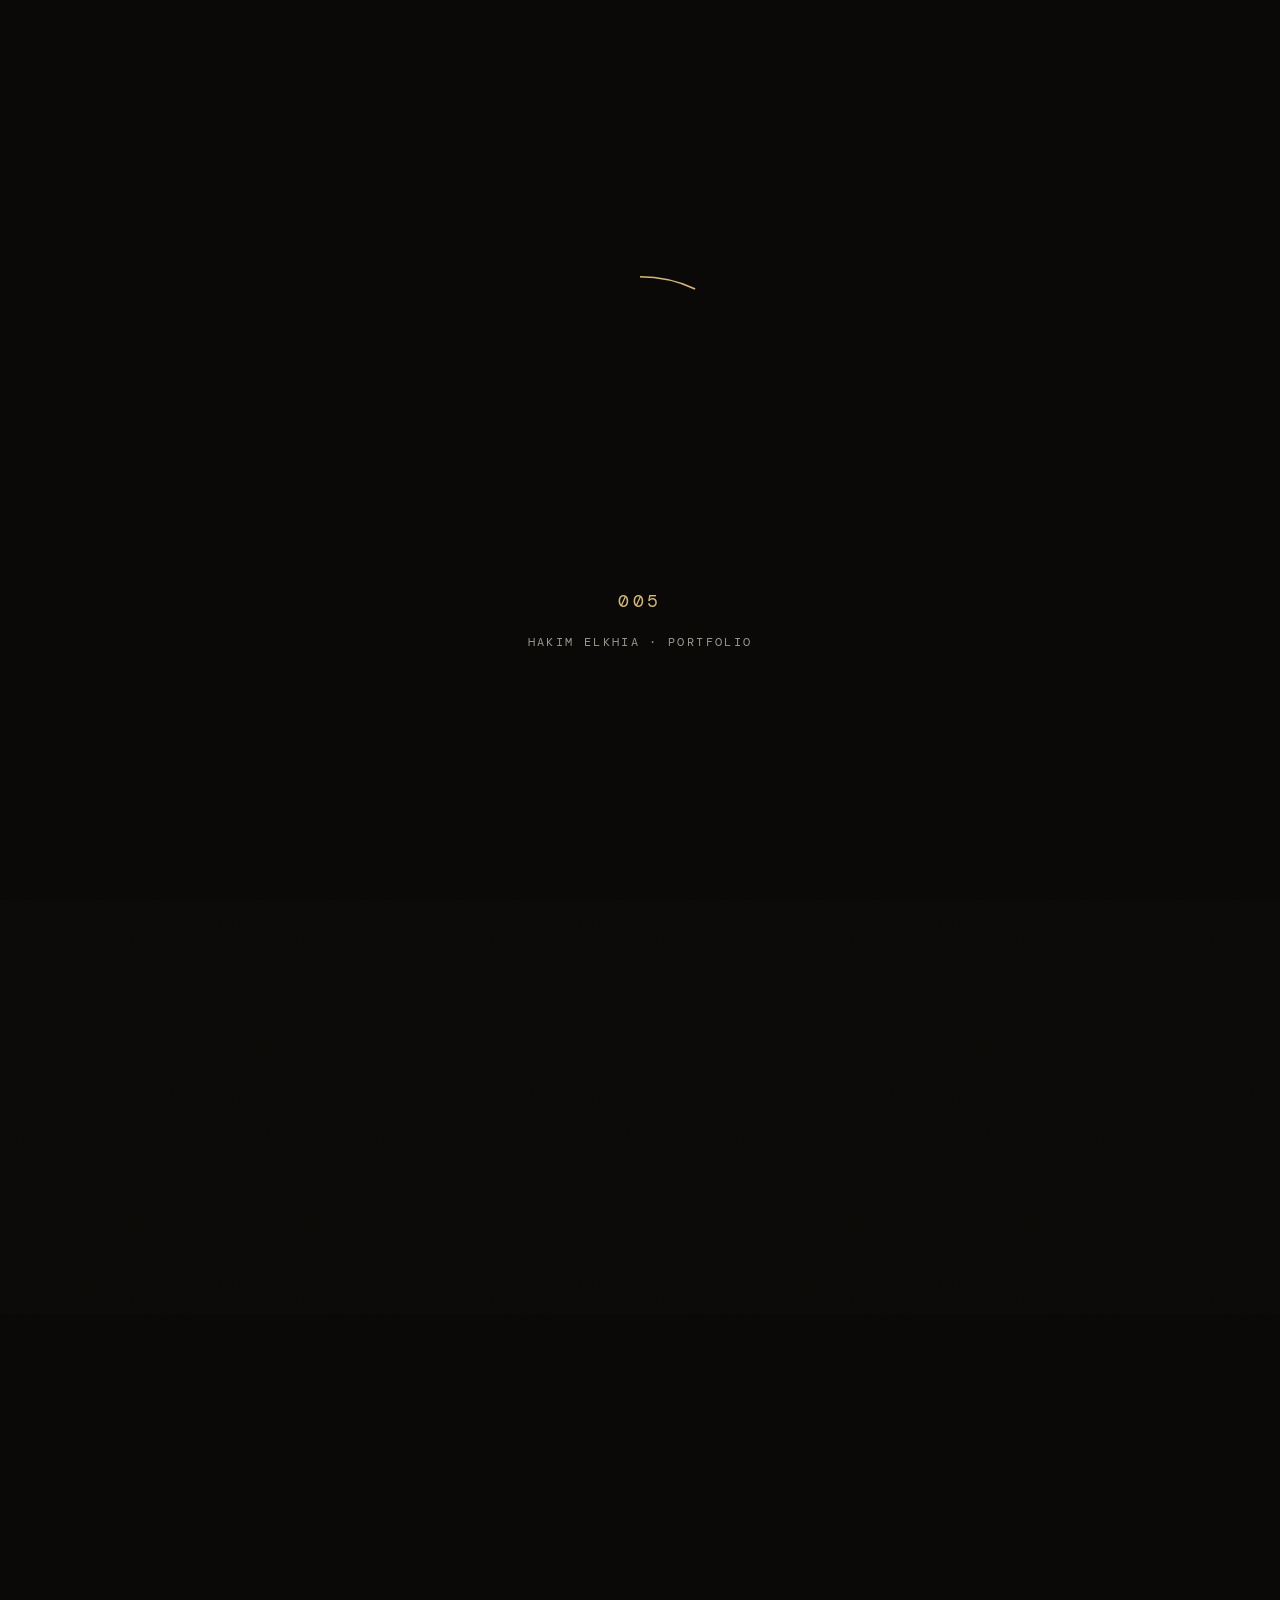
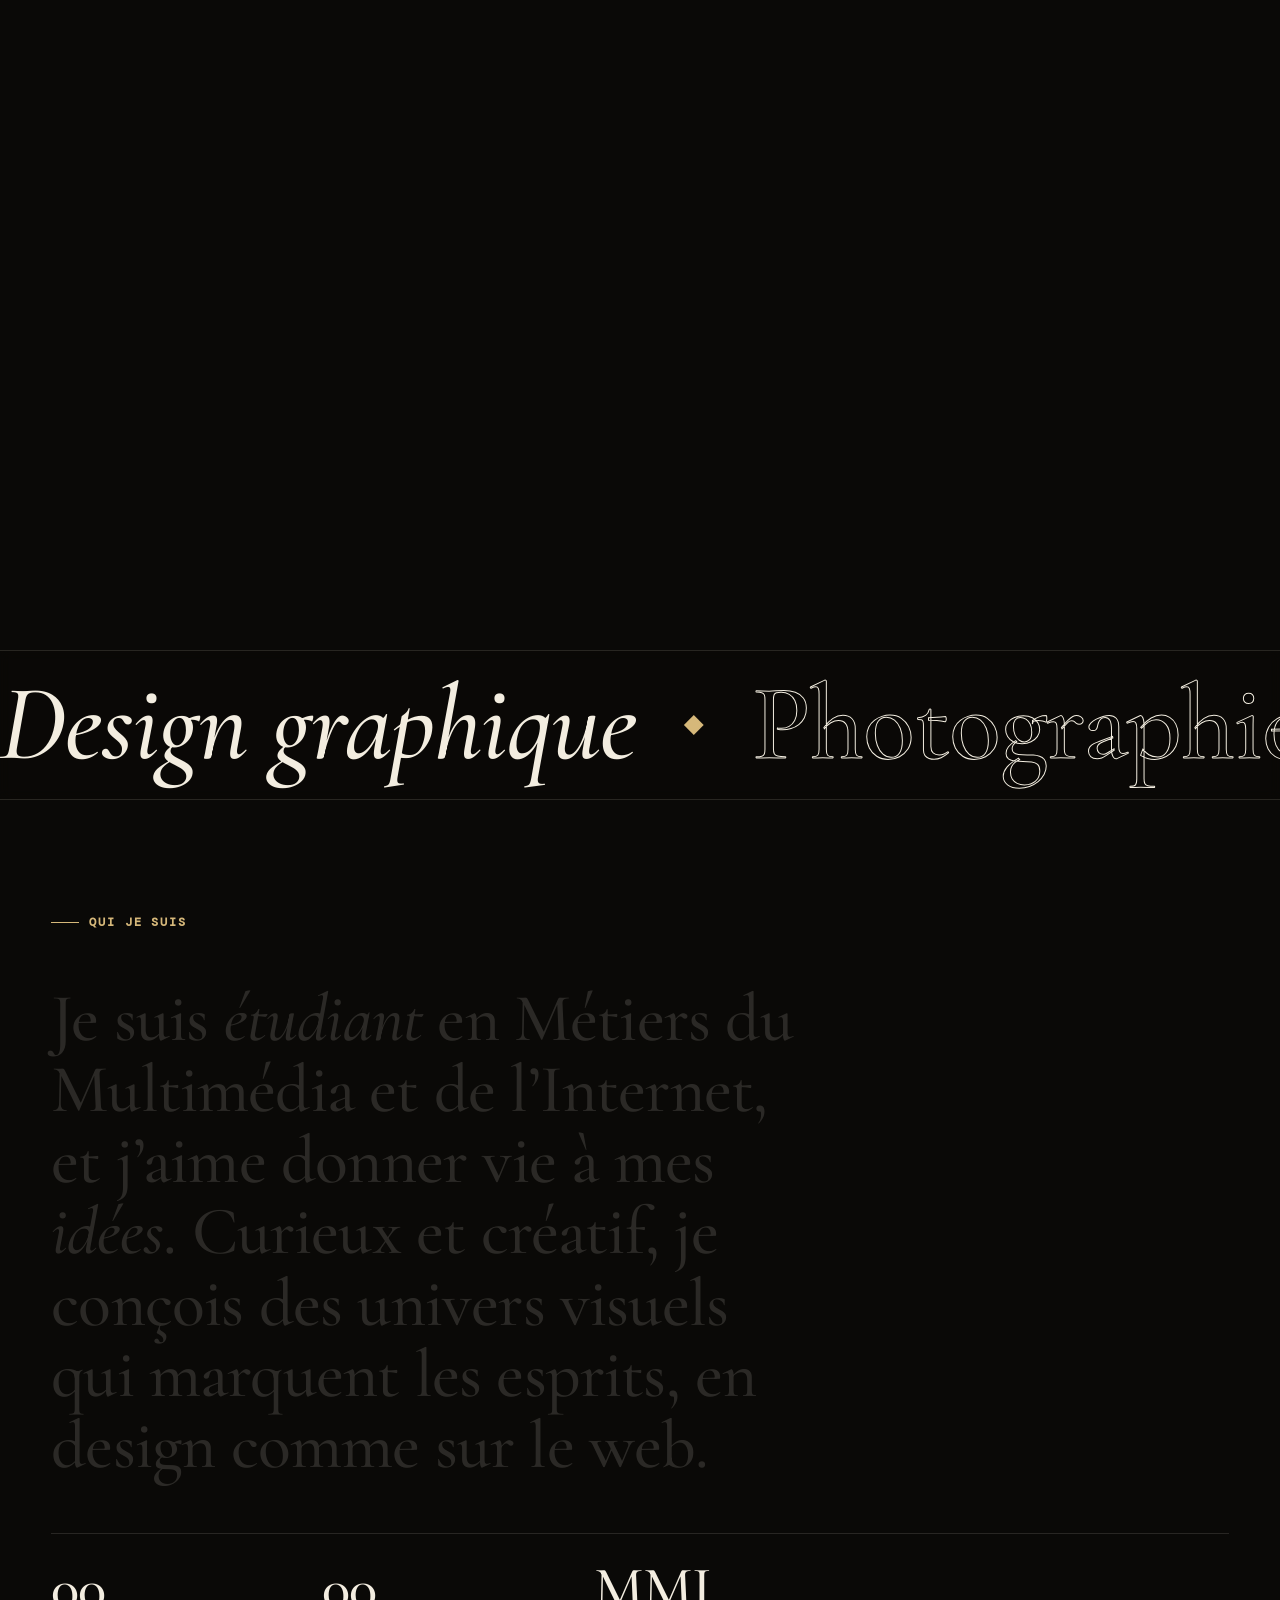
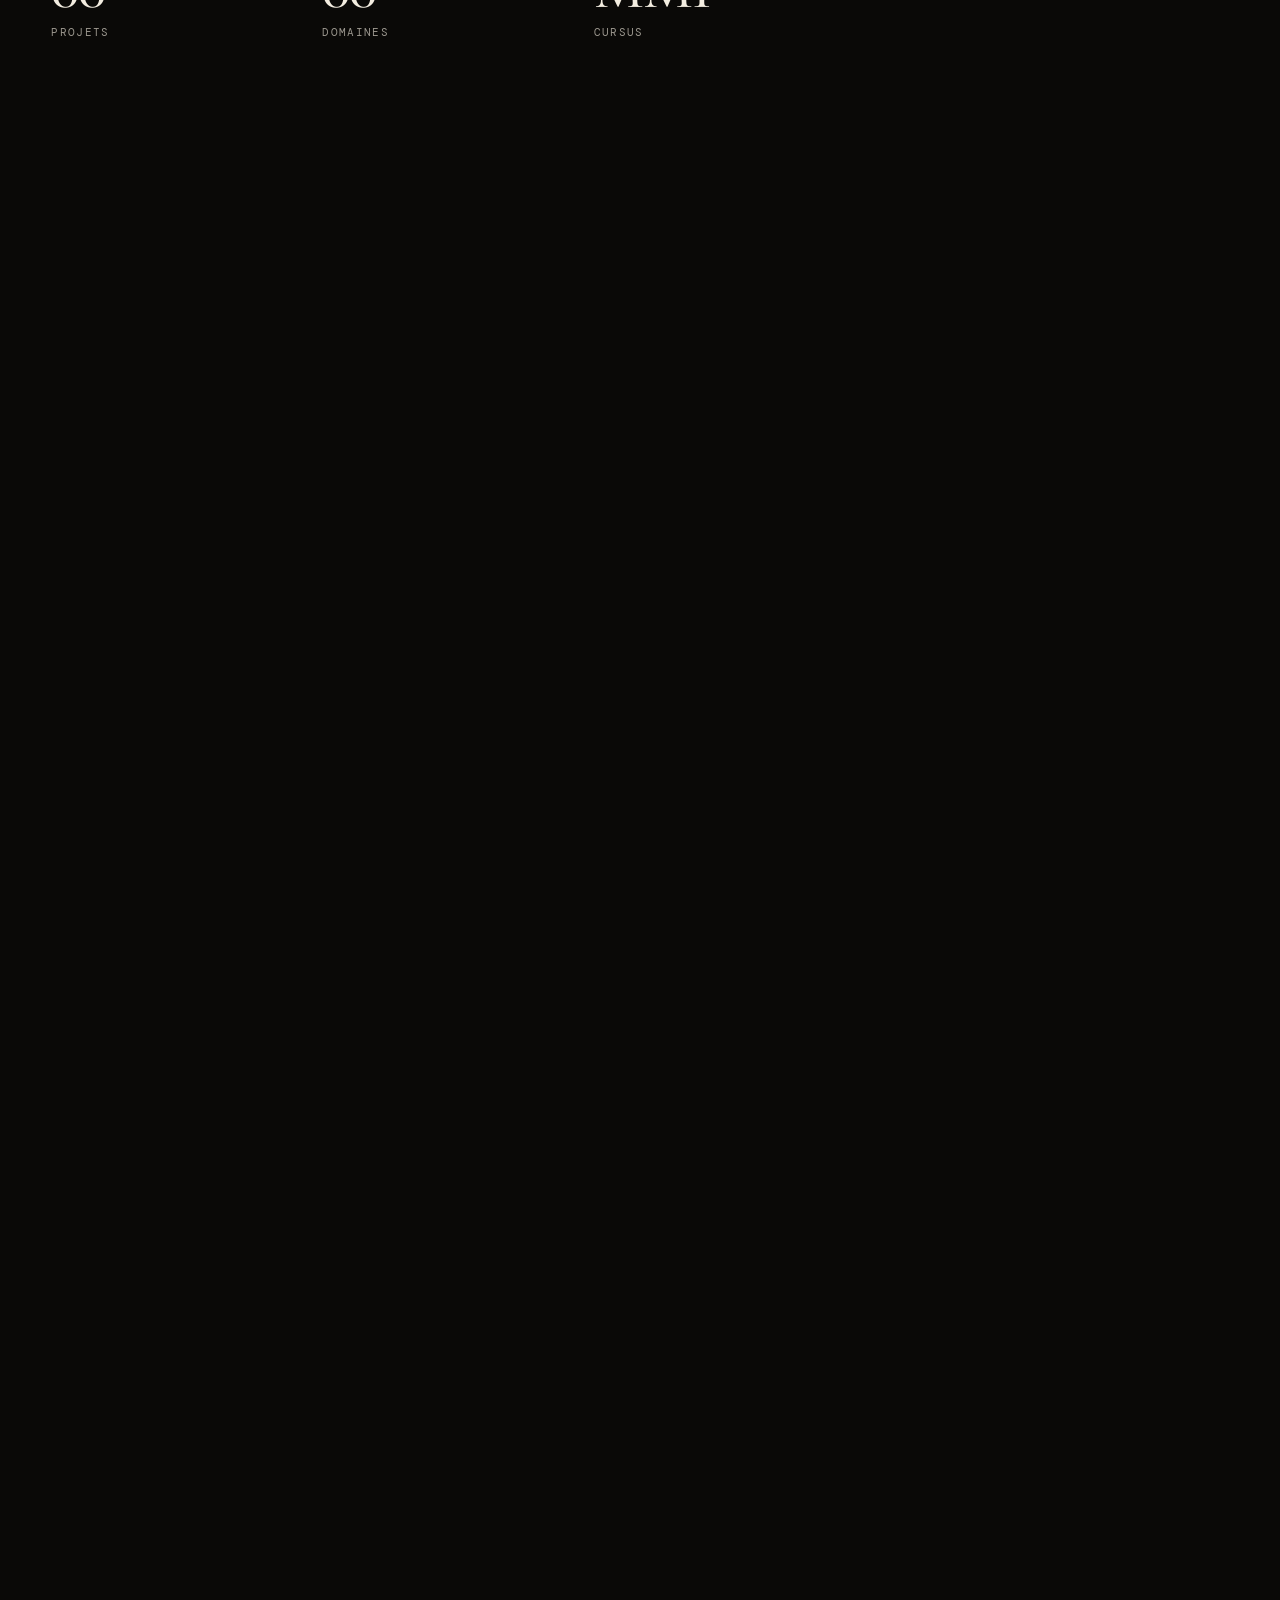
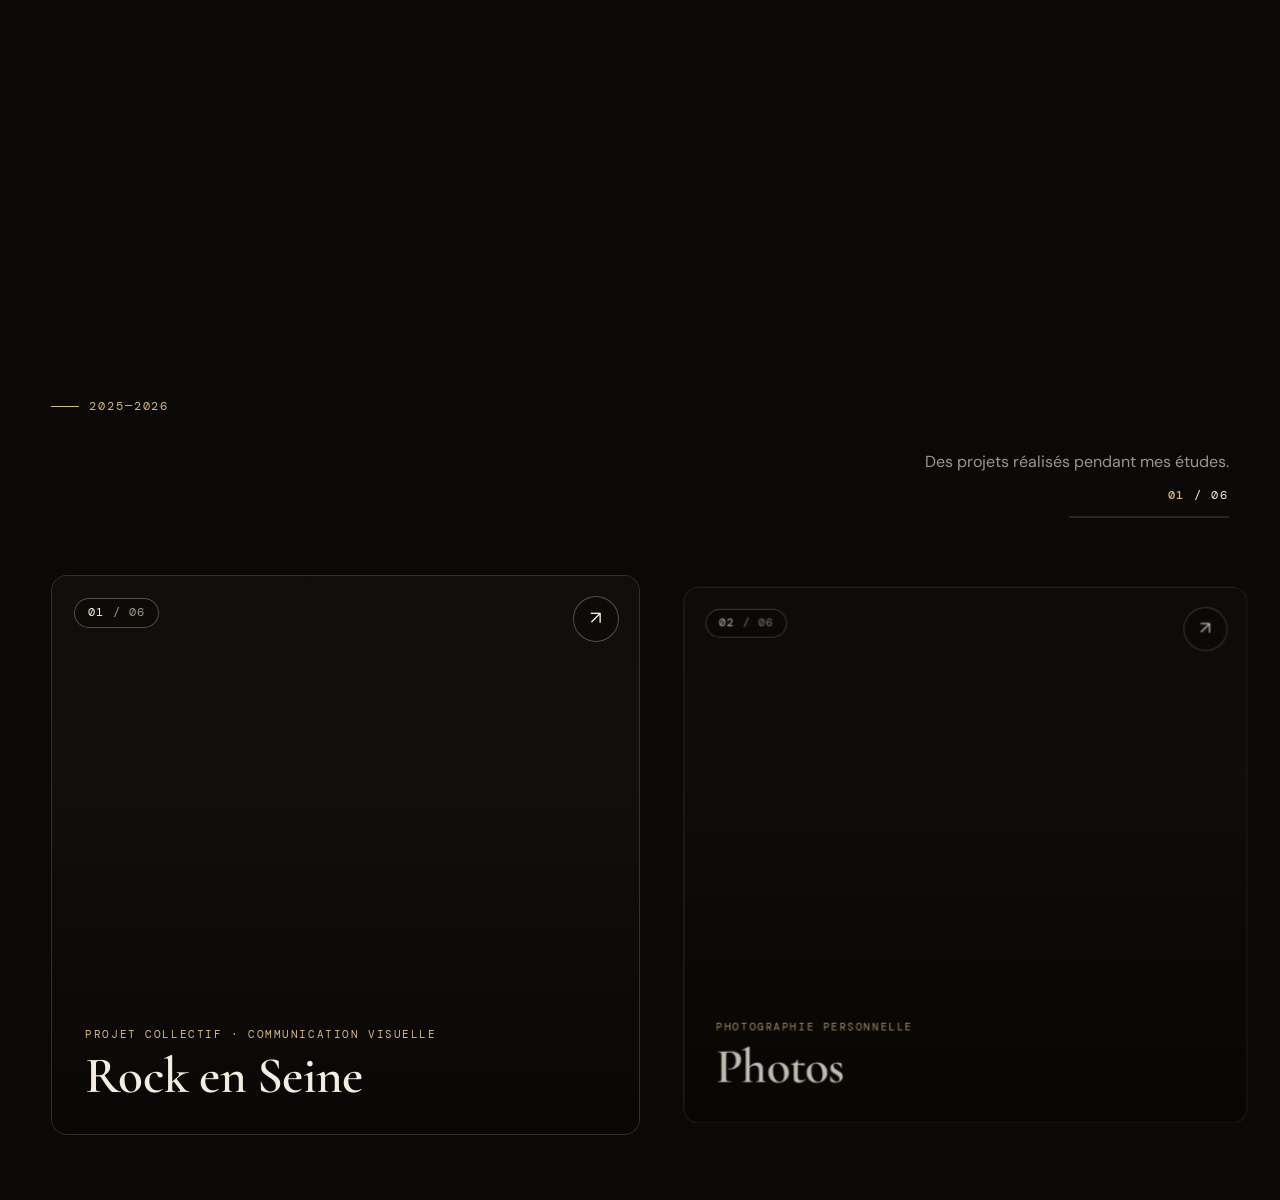
==== commit 224b6520: "Add files via upload" ====
--- a/html/portefolio.html
+++ b/html/portefolio.html
@@ -1,965 +1,15 @@
-<!doctype html>
-<html lang="fr">
-  <head>
-    <meta charset="utf-8" />
-    <meta name="viewport" content="width=device-width, initial-scale=1" />
-    <meta
-      name="description"
-      content="Découvrez le portfolio de Hakim ELKHIA : communication visuelle, design graphique, photographie et création web."
-    />
-    <meta name="theme-color" content="#101715" />
-    <meta property="og:type" content="website" />
-    <meta property="og:locale" content="fr_FR" />
-    <meta property="og:site_name" content="Hakim ELKHIA — Portfolio" />
-    <meta property="og:title" content="Hakim ELKHIA — Portfolio créatif" />
-    <meta
-      property="og:description"
-      content="Communication visuelle, design graphique, photographie et création web."
-    />
-    <meta property="og:image" content="../assets/rock%20en%20seine1.png" />
-    <meta
-      property="og:image:alt"
-      content="Maquettes d’affiches pour le projet Rock en Seine."
-    />
-    <meta name="twitter:card" content="summary_large_image" />
-    <title>Hakim ELKHIA — Portfolio créatif</title>
-    <link rel="icon" type="image/svg+xml" href="../assets/honeycomb.svg" />
-    <link rel="apple-touch-icon" href="../assets/honeycomb.svg" />
-    <link rel="preconnect" href="https://fonts.googleapis.com" />
-    <link rel="preconnect" href="https://fonts.gstatic.com" crossorigin />
-    <link
-      href="https://fonts.googleapis.com/css2?family=Montserrat:wght@400;500;600;700;800&family=Nunito+Sans:wght@400;500;600;700;800&family=Permanent+Marker&display=swap"
-      rel="stylesheet"
-    />
-    <link rel="stylesheet" href="../css/portefolio.css" />
-    <script defer src="../js/smoke2.js"></script>
-    <script defer src="../js/projects.js"></script>
-    <script defer src="../js/theme.js"></script>
-    <script defer src="../js/easter-egg.js"></script>
-  </head>
-  <body>
-    <div class="page-shell">
-      <!-- Le canvas anime la fumée derrière tout le contenu de la page. -->
-      <canvas id="fluid" aria-hidden="true"></canvas>
-
-      <main class="portfolio-layout" aria-label="Présentation principale">
-        <!-- Présentation et phrase d'accueil. -->
-        <section class="intro">
-          <div class="intro__identity">
-            <p class="intro__name">Hakim ELKHIA</p>
-            <h1 class="intro__title">
-              Graphisme, photographie,<br />
-              création : voici ma <span class="intro__accent">passion</span>.
-            </h1>
-          </div>
-          <div class="intro__side">
-            <p class="intro__eyebrow">Étudiant en MMI</p>
-            <p class="intro__focus">
-              Design graphique, photographie et création web.
-            </p>
-            <p class="intro__goal">
-              À la recherche d’opportunités en communication visuelle, design
-              graphique et création web.
-            </p>
-            <nav class="intro__actions" aria-label="Accès rapide">
-              <a
-                class="intro__link intro__link--primary"
-                href="#projects-title"
-              >
-                Voir mes projets
-              </a>
-              <a class="intro__link" href="#contact-title">Me contacter</a>
-            </nav>
-          </div>
-          <button
-            class="theme-toggle"
-            type="button"
-            aria-label="Activer le mode clair"
-            aria-pressed="false"
-          >
-            Mode clair
-          </button>
-        </section>
-
-        <section class="about-intro" aria-labelledby="about-title">
-          <p class="about-intro__kicker">Qui je suis</p>
-          <h2 class="about-intro__title" id="about-title">
-            Je suis <span class="text-accent">étudiant</span> en Métiers du
-            Multimédias et de l'Internet, et j’aime donner vie à mes idées.
-          </h2>
-          <p class="about-intro__copy">
-            Curieux et créatif, j’aime concevoir des univers visuels et donner
-            forme à des idées. En design comme sur le web, je cherche à créer
-            des projets qui marquent les esprits.
-          </p>
-        </section>
-
-        <!-- Les projets s'ouvrent en carte agrandie grâce à projects.js. -->
-        <section class="projects" aria-labelledby="projects-title">
-          <header class="projects__heading">
-            <div>
-              <span class="projects__kicker">2025—2026</span>
-              <h2 class="projects__title" id="projects-title">
-                Mes <span class="text-accent">projets</span> /
-                <span class="text-accent">passions</span>
-              </h2>
-            </div>
-            <p class="projects__description">
-              Des projets réalisés pendant mes études.
-            </p>
-          </header>
-
-          <div class="projects__backdrop" aria-hidden="true" hidden></div>
-
-          <!-- Visionneuse plein écran commune aux images de tous les projets. -->
-          <dialog
-            class="photo-lightbox"
-            aria-labelledby="photo-lightbox__title"
-          >
-            <button
-              class="photo-lightbox__close"
-              type="button"
-              aria-label="Fermer la photo agrandie"
-            ></button>
-            <button
-              class="photo-lightbox__navigation photo-lightbox__navigation--previous"
-              type="button"
-              aria-label="Afficher la photo précédente"
-            >
-              <span aria-hidden="true">←</span>
-            </button>
-            <p class="photo-lightbox__title" id="photo-lightbox__title"></p>
-            <img
-              class="photo-lightbox__image"
-              src="../assets/photo1.jpg"
-              alt=""
-            />
-            <button
-              class="photo-lightbox__navigation photo-lightbox__navigation--next"
-              type="button"
-              aria-label="Afficher la photo suivante"
-            >
-              <span aria-hidden="true">→</span>
-            </button>
-          </dialog>
-
-          <div class="projects__list">
-            <article
-              class="project project--featured"
-              id="project-01"
-              data-project-id="project-01"
-            >
-              <figure class="project__cover" aria-hidden="true">
-                <img
-                  src="../assets/Rock%20en%20seine7.png"
-                  alt=""
-                  loading="lazy"
-                />
-              </figure>
-              <h3 class="project__heading" id="project-title-01">
-                Rock en Seine
-              </h3>
-              <button
-                class="project__open"
-                type="button"
-                aria-expanded="false"
-                aria-labelledby="project-title-01"
-              >
-                <span class="project__number">01</span>
-                <span class="project__copy">
-                  <span class="project__category"
-                    >Projet collectif · Communication visuelle</span
-                  >
-                  <span class="project__title" aria-hidden="true"
-                    >Rock en Seine</span
-                  >
-                  <span class="project__description">
-                    <span class="project__contribution">
-                      <strong class="project__contribution-label"
-                        >Travail d’équipe</strong
-                      >
-                      Imaginer un univers visuel pour le festival et le décliner
-                      sur des affiches, flyers, publications Instagram et un
-                      site web.
-                    </span>
-                    <span class="project__contribution">
-                      <strong class="project__contribution-label"
-                        >Ma contribution personnelle</strong
-                      >
-                      Réaliser une proposition d’affiche en solo.
-                    </span>
-                  </span>
-                </span>
-                <span class="project__mark" aria-hidden="true">↗</span>
-              </button>
-              <section
-                class="project__gallery"
-                aria-label="Photos du projet 01"
-              >
-                <p class="project__gallery-empty">
-                  Aucune photo pour ce projet.
-                </p>
-                <div class="project__images">
-                  <figure class="project__photo">
-                    <img
-                      src="../assets/rock%20en%20seine7.png"
-                      alt="Maquettes de plusieurs affiches pour le festival Rock en Seine."
-                    />
-                    <figcaption>
-                      Modèles de l’équipe pour la création d’affiches.
-                    </figcaption>
-                  </figure>
-                  <figure class="project__photo">
-                    <img
-                      src="../assets/rock%20en%20seine2.png"
-                      alt="Essais typographiques pour l’identité visuelle de Rock en Seine."
-                    />
-                    <figcaption>Essais typographiques</figcaption>
-                  </figure>
-                  <figure class="project__photo">
-                    <img
-                      src="../assets/rock%20en%20seine3.png"
-                      alt="Flyer promotionnel de Rock en Seine créé par l’équipe du projet."
-                    />
-                    <figcaption>
-                      Visuel de flyers créé par l’équipe du projet.
-                    </figcaption>
-                  </figure>
-                  <figure class="project__photo">
-                    <img
-                      src="../assets/rock%20en%20seine4.png"
-                      alt="Visuel d’une publication Instagram créé par l’équipe pour Rock en Seine."
-                    />
-                    <figcaption>
-                      Visuel de publication Instagram réalisé par l’équipe.
-                    </figcaption>
-                  </figure>
-                  <figure class="project__photo">
-                    <img
-                      src="../assets/rock%20en%20seine5.png"
-                      alt="Autre visuel de publication Instagram créé par l’équipe pour Rock en Seine."
-                    />
-                    <figcaption>
-                      Visuel de publication Instagram réalisé par l’équipe.
-                    </figcaption>
-                  </figure>
-                  <figure class="project__photo">
-                    <img
-                      src="../assets/rock%20en%20seine6.png"
-                      alt="Proposition d’affiche réalisée en solo pour Rock en Seine."
-                    />
-                    <figcaption>
-                      Ressource créée en solo pour une proposition d’affiche.
-                    </figcaption>
-                  </figure>
-                  <figure class="project__photo">
-                    <img
-                      src="../assets/Rock%20en%20seine1.png"
-                      alt="Affiche proposée en solo pour le projet Rock en Seine."
-                    />
-                    <figcaption>
-                      Proposition d’affiche réalisée en solo.
-                    </figcaption>
-                  </figure>
-                </div>
-              </section>
-              <button
-                class="project__close"
-                type="button"
-                aria-label="Fermer ce projet"
-              ></button>
-            </article>
-
-            <article
-              class="project project--featured"
-              id="project-02"
-              data-project-id="project-02"
-            >
-              <figure class="project__cover" aria-hidden="true">
-                <img src="../assets/photo1.jpg" alt="" loading="lazy" />
-              </figure>
-              <h3 class="project__heading" id="project-title-02">Photos</h3>
-              <button
-                class="project__open"
-                type="button"
-                aria-expanded="false"
-                aria-labelledby="project-title-02"
-              >
-                <span class="project__number">02</span>
-                <span class="project__copy">
-                  <span class="project__category"
-                    >Photographie personnelle</span
-                  >
-                  <span class="project__title" aria-hidden="true">Photos</span>
-                  <span class="project__description">
-                    <span class="project__contribution">
-                      <strong class="project__contribution-label"
-                        >Projet personnel</strong
-                      >
-                      Sélection de vingt-cinq photographies prises pendant mon
-                      temps libre.
-                    </span>
-                  </span>
-                </span>
-                <span class="project__mark" aria-hidden="true">↗</span>
-              </button>
-              <section
-                class="project__gallery"
-                aria-label="Photos du projet 02"
-              >
-                <p class="project__gallery-empty">
-                  Aucune photo pour ce projet.
-                </p>
-                <div class="project__images">
-                  <figure class="project__photo">
-                    <img
-                      src="../assets/photo1.jpg"
-                      alt="Voie lactée au-dessus d’un toit sombre, sous un ciel orangé."
-                    />
-                    <figcaption></figcaption>
-                  </figure>
-                  <figure class="project__photo">
-                    <img
-                      src="../assets/photo2.jpg"
-                      alt="Voie lactée lumineuse qui traverse verticalement un ciel nocturne."
-                    />
-                    <figcaption></figcaption>
-                  </figure>
-                  <figure class="project__photo">
-                    <img
-                      src="../assets/photo3.jpg"
-                      alt="Ciel étoilé orangé traversé par la silhouette d’un poteau et de fils électriques."
-                    />
-                    <figcaption></figcaption>
-                  </figure>
-                  <figure class="project__photo">
-                    <img
-                      src="../assets/photo4.jpg"
-                      alt="Champ éclairé et arbres sous un ciel nocturne traversé par des fils électriques."
-                    />
-                    <figcaption></figcaption>
-                  </figure>
-                  <figure class="project__photo">
-                    <img
-                      src="../assets/photo5.jpg"
-                      alt="Champ et arbres sous un ciel étoilé, vus derrière une clôture."
-                    />
-                    <figcaption></figcaption>
-                  </figure>
-                  <figure class="project__photo">
-                    <img
-                      src="../assets/photo6.jpg"
-                      alt="Silhouette d’un pin sous un ciel étoilé traversé par des câbles aériens."
-                    />
-                    <figcaption></figcaption>
-                  </figure>
-                  <figure class="project__photo">
-                    <img
-                      src="../assets/photo7.jpg"
-                      alt="Champ orangé et arbres sous un ciel nocturne avec des fils électriques."
-                    />
-                    <figcaption></figcaption>
-                  </figure>
-                  <figure class="project__photo">
-                    <img
-                      src="../assets/photo8.jpg"
-                      alt="Fontaine dans un parc, en silhouette sous un ciel nuageux de fin de journée."
-                    />
-                    <figcaption></figcaption>
-                  </figure>
-                  <figure class="project__photo">
-                    <img
-                      src="../assets/photo9.png"
-                      alt="Photographie personnelle numéro 9."
-                    />
-                    <figcaption></figcaption>
-                  </figure>
-                  <figure class="project__photo">
-                    <img
-                      src="../assets/photo10.jpg"
-                      alt="Photographie personnelle numéro 10."
-                    />
-                    <figcaption></figcaption>
-                  </figure>
-                  <figure class="project__photo">
-                    <img
-                      src="../assets/photo11.jpg"
-                      alt="Photographie personnelle numéro 11."
-                    />
-                    <figcaption></figcaption>
-                  </figure>
-                  <figure class="project__photo">
-                    <img
-                      src="../assets/photo12.jpg"
-                      alt="Photographie personnelle numéro 12."
-                    />
-                    <figcaption></figcaption>
-                  </figure>
-                  <figure class="project__photo">
-                    <img
-                      src="../assets/photo13.jpg"
-                      alt="Photographie personnelle numéro 13."
-                    />
-                    <figcaption></figcaption>
-                  </figure>
-                  <figure class="project__photo">
-                    <img
-                      src="../assets/photo14.jpg"
-                      alt="Photographie personnelle numéro 14."
-                    />
-                    <figcaption></figcaption>
-                  </figure>
-                  <figure class="project__photo">
-                    <img
-                      src="../assets/photo15.jpg"
-                      alt="Photographie personnelle numéro 15."
-                    />
-                    <figcaption></figcaption>
-                  </figure>
-                  <figure class="project__photo">
-                    <img
-                      src="../assets/photo16.jpg"
-                      alt="Photographie personnelle numéro 16."
-                    />
-                    <figcaption></figcaption>
-                  </figure>
-                  <figure class="project__photo">
-                    <img
-                      src="../assets/photo17.jpg"
-                      alt="Photographie personnelle numéro 17."
-                    />
-                    <figcaption></figcaption>
-                  </figure>
-                  <figure class="project__photo">
-                    <img
-                      src="../assets/photo18.jpg"
-                      alt="Photographie personnelle numéro 18."
-                    />
-                    <figcaption></figcaption>
-                  </figure>
-                  <figure class="project__photo">
-                    <img
-                      src="../assets/photo19.jpg"
-                      alt="Photographie personnelle numéro 19."
-                    />
-                    <figcaption></figcaption>
-                  </figure>
-                  <figure class="project__photo">
-                    <img
-                      src="../assets/photo20.jpg"
-                      alt="Photographie personnelle numéro 20."
-                    />
-                    <figcaption></figcaption>
-                  </figure>
-                  <figure class="project__photo">
-                    <img
-                      src="../assets/photo21.jpg"
-                      alt="Photographie personnelle numéro 21."
-                    />
-                    <figcaption></figcaption>
-                  </figure>
-                  <figure class="project__photo">
-                    <img
-                      src="../assets/photo22.jpg"
-                      alt="Photographie personnelle numéro 22."
-                    />
-                    <figcaption></figcaption>
-                  </figure>
-                  <figure class="project__photo">
-                    <img
-                      src="../assets/photo23.jpg"
-                      alt="Photographie personnelle numéro 23."
-                    />
-                    <figcaption></figcaption>
-                  </figure>
-                  <figure class="project__photo">
-                    <img
-                      src="../assets/photo24.jpg"
-                      alt="Photographie personnelle numéro 24."
-                    />
-                    <figcaption></figcaption>
-                  </figure>
-                  <figure class="project__photo">
-                    <img
-                      src="../assets/photo25.jpg"
-                      alt="Photographie personnelle numéro 25."
-                    />
-                    <figcaption></figcaption>
-                  </figure>
-                </div>
-              </section>
-              <button
-                class="project__close"
-                type="button"
-                aria-label="Fermer ce projet"
-              ></button>
-            </article>
-
-            <article
-              class="project project--featured"
-              data-project-id="project-03"
-            >
-              <figure class="project__cover" aria-hidden="true">
-                <img src="../assets/dessin1.jpg" alt="" loading="lazy" />
-              </figure>
-              <h3 class="project__heading" id="project-title-03">Dessins</h3>
-              <button
-                class="project__open"
-                type="button"
-                aria-expanded="false"
-                aria-labelledby="project-title-03"
-              >
-                <span class="project__number">03</span>
-                <span class="project__copy">
-                  <span class="project__category">Dessin personnel</span>
-                  <span class="project__title" aria-hidden="true">Dessins</span>
-                  <span class="project__description">
-                    <span class="project__contribution">
-                      <strong class="project__contribution-label"
-                        >Pratique personnelle</strong
-                      >
-                      Je dessine pendant mon temps libre, au gré des idées qui
-                      me passent par la tête.
-                    </span>
-                  </span>
-                </span>
-                <span class="project__mark" aria-hidden="true">↗</span>
-              </button>
-              <section
-                class="project__gallery"
-                aria-label="Galerie du projet Dessins"
-              >
-                <p class="project__gallery-empty">
-                  Aucune photo pour ce projet.
-                </p>
-                <div class="project__images">
-                  <figure class="project__photo">
-                    <img
-                      src="../assets/dessin1.jpg"
-                      alt="Dessin personnel numéro 1."
-                    />
-                    <figcaption></figcaption>
-                  </figure>
-                  <figure class="project__photo">
-                    <img
-                      src="../assets/dessin2.jpg"
-                      alt="Dessin personnel numéro 2."
-                    />
-                    <figcaption></figcaption>
-                  </figure>
-                  <figure class="project__photo">
-                    <img
-                      src="../assets/dessin3.jpg"
-                      alt="Dessin personnel numéro 3."
-                    />
-                    <figcaption></figcaption>
-                  </figure>
-                  <figure class="project__photo">
-                    <img
-                      src="../assets/dessin4.jpg"
-                      alt="Dessin personnel numéro 4."
-                    />
-                    <figcaption></figcaption>
-                  </figure>
-                  <figure class="project__photo">
-                    <img
-                      src="../assets/dessin6.jpg"
-                      alt="Dessin personnel numéro 6."
-                    />
-                    <figcaption></figcaption>
-                  </figure>
-                </div>
-              </section>
-              <button
-                class="project__close"
-                type="button"
-                aria-label="Fermer ce projet"
-              ></button>
-            </article>
-            <!-- Modèle de projet : duplique cet article et mets à jour son contenu. -->
-            <article
-              class="project project--featured"
-              id="project-04"
-              data-project-id="project-04"
-            >
-              <figure class="project__cover" aria-hidden="true">
-                <img src="../assets/sticker1.jpg" alt="" loading="lazy" />
-              </figure>
-              <h3 class="project__heading" id="project-title-04">Stickers</h3>
-              <button
-                class="project__open"
-                type="button"
-                aria-expanded="false"
-                aria-labelledby="project-title-04"
-              >
-                <span class="project__number">04</span>
-                <span class="project__copy">
-                  <span class="project__category"
-                    >Projet universitaire · Stickers</span
-                  >
-                  <span class="project__title" aria-hidden="true"
-                    >Stickers</span
-                  >
-                  <span class="project__description">
-                    <span class="project__contribution">
-                      <strong class="project__contribution-label"
-                        >Ma réalisation</strong
-                      >
-                      Créer une série de stickers représentant mes compétences
-                      techniques et comportementales avec Illustrator et
-                      Photoshop.
-                    </span>
-                  </span>
-                </span>
-                <span class="project__mark" aria-hidden="true">↗</span>
-              </button>
-              <section
-                class="project__gallery"
-                aria-label="Galerie du projet Stickers"
-              >
-                <p class="project__gallery-empty">
-                  Aucune photo pour ce projet.
-                </p>
-                <div class="project__images">
-                  <!-- Copie ces figures et remplace leurs chemins et descriptions.
-                  <figure class="project__photo">
-                    <img src="../assets/projet-03/photo-01.jpg" alt="Description de la photo">
-                    <figcaption>Nom de la photo</figcaption>
-                  </figure>
-                  <figure class="project__photo">
-                    <img src="../assets/projet-03/photo-02.jpg" alt="Description de la photo">
-                    <figcaption>Nom de la photo</figcaption>
-                  </figure>
-                  -->
-                </div>
-              </section>
-              <button
-                class="project__close"
-                type="button"
-                aria-label="Fermer ce projet"
-              ></button>
-            </article>
-            <!-- Modèle de projet : duplique cet article et mets à jour son contenu. -->
-            <article
-              class="project project--featured"
-              id="project-05"
-              data-project-id="project-05"
-            >
-              <figure class="project__cover" aria-hidden="true">
-                <img src="../assets/site1.jpg" alt="" loading="lazy" />
-              </figure>
-              <h3 class="project__heading" id="project-title-05">
-                Création d'un site web
-              </h3>
-              <button
-                class="project__open"
-                type="button"
-                aria-expanded="false"
-                aria-labelledby="project-title-05"
-              >
-                <span class="project__number">05</span>
-                <span class="project__copy">
-                  <span class="project__category"
-                    >Projet universitaire · Web</span
-                  >
-                  <span class="project__title" aria-hidden="true"
-                    >Création d'un site web</span
-                  >
-                  <span class="project__description">
-                    <span class="project__contribution">
-                      <strong class="project__contribution-label"
-                        >Déroulé du projet universitaire</strong
-                      >
-                      Première consigne : créer un site web inspiré de Netflix.
-                      Une seconde consigne, donnée une semaine avant la fin,
-                      imposait de reproduire le style d’un autre site.
-                    </span>
-                  </span>
-                </span>
-                <span class="project__mark" aria-hidden="true">↗</span>
-              </button>
-              <section
-                class="project__gallery"
-                aria-label="Galerie du projet Création d'un site web"
-              >
-                <p class="project__gallery-empty">
-                  Aucune photo pour ce projet.
-                </p>
-                <div class="project__images">
-                  <!-- Copie ces figures et remplace leurs chemins et descriptions.
-                  <figure class="project__photo">
-                    <img src="../assets/projet-03/photo-01.jpg" alt="Description de la photo">
-                    <figcaption>Nom de la photo</figcaption>
-                  </figure>
-                  <figure class="project__photo">
-                    <img src="../assets/projet-03/photo-02.jpg" alt="Description de la photo">
-                    <figcaption>Nom de la photo</figcaption>
-                  </figure>
-                  -->
-                </div>
-              </section>
-              <button
-                class="project__close"
-                type="button"
-                aria-label="Fermer ce projet"
-              ></button>
-            </article>
-
-            <article
-              class="project project--featured"
-              id="project-06"
-              data-project-id="project-06"
-            >
-              <figure class="project__cover" aria-hidden="true">
-                <img src="../assets/landing1.jpg" alt="" loading="lazy" />
-              </figure>
-              <h3 class="project__heading" id="project-title-06">
-                Landing Page
-              </h3>
-              <button
-                class="project__open"
-                type="button"
-                aria-expanded="false"
-                aria-labelledby="project-title-06"
-              >
-                <span class="project__number">06</span>
-                <span class="project__copy">
-                  <span class="project__category"
-                    >Projet universitaire · Création web</span
-                  >
-                  <span class="project__title" aria-hidden="true"
-                    >Landing Page</span
-                  >
-                  <span class="project__description">
-                    <span class="project__contribution">
-                      <strong class="project__contribution-label"
-                        >Ma réalisation</strong
-                      >
-                      Concevoir une page d’atterrissage destinée à un cinéma
-                      dans le cadre d’un projet universitaire.
-                    </span>
-                  </span>
-                </span>
-                <span class="project__mark" aria-hidden="true">↗</span>
-              </button>
-              <section
-                class="project__gallery"
-                aria-label="Galerie du projet Landing Page"
-              >
-                <p class="project__gallery-empty">
-                  Aucune photo pour ce projet.
-                </p>
-                <div class="project__images">
-                  <!-- Copie ces figures et remplace leurs chemins et descriptions.
-                  <figure class="project__photo">
-                    <img src="../assets/projet-03/photo-01.jpg" alt="Description de la photo">
-                    <figcaption>Nom de la photo</figcaption>
-                  </figure>
-                  <figure class="project__photo">
-                    <img src="../assets/projet-03/photo-02.jpg" alt="Description de la photo">
-                    <figcaption>Nom de la photo</figcaption>
-                  </figure>
-                  -->
-                </div>
-              </section>
-              <button
-                class="project__close"
-                type="button"
-                aria-label="Fermer ce projet"
-              ></button>
-            </article>
-          </div>
-        </section>
-
-        <section class="skills" aria-labelledby="skills-title">
-          <header class="skills__heading">
-            <div>
-              <p class="skills__kicker">Ce que je sais faire</p>
-              <h2 class="skills__title" id="skills-title">
-                Mes <span class="text-accent">compétences</span>
-              </h2>
-            </div>
-            <p class="skills__intro">
-              Des compétences développées à travers mes projets universitaires
-              et personnels.
-            </p>
-          </header>
-
-          <div class="skills__grid">
-            <article class="skill-card">
-              <span class="skill-card__number" aria-hidden="true">01</span>
-              <h3 class="skill-card__title">Communication visuelle</h3>
-              <p class="skill-card__description">
-                Imaginer un univers graphique et le décliner sur différents
-                supports pour un projet collectif autour de Rock en Seine.
-              </p>
-              <ul class="skill-card__tags" aria-label="Supports">
-                <li>Affiches</li>
-                <li>Flyers</li>
-                <li>Réseaux sociaux</li>
-              </ul>
-              <button
-                class="skill-card__link skill-card__open"
-                type="button"
-                data-project-target="project-01"
-                aria-controls="project-01"
-                aria-expanded="false"
-              >
-                Ouvrir le projet <span aria-hidden="true">↗</span>
-              </button>
-            </article>
-
-            <article class="skill-card">
-              <span class="skill-card__number" aria-hidden="true">02</span>
-              <h3 class="skill-card__title">Design graphique</h3>
-              <p class="skill-card__description">
-                Créer une série de stickers pour représenter des compétences,
-                avec Illustrator et Photoshop.
-              </p>
-              <ul class="skill-card__tags" aria-label="Outils et réalisation">
-                <li>Illustrator</li>
-                <li>Photoshop</li>
-                <li>Stickers</li>
-              </ul>
-              <button
-                class="skill-card__link skill-card__open"
-                type="button"
-                data-project-target="project-04"
-                aria-controls="project-04"
-                aria-expanded="false"
-              >
-                Ouvrir le projet <span aria-hidden="true">↗</span>
-              </button>
-            </article>
-
-            <article class="skill-card">
-              <span class="skill-card__number" aria-hidden="true">03</span>
-              <h3 class="skill-card__title">Photographie</h3>
-              <p class="skill-card__description">
-                Réaliser et présenter une sélection de photographies
-                personnelles prises pendant mon temps libre.
-              </p>
-              <ul class="skill-card__tags" aria-label="Pratique">
-                <li>Prise de vue</li>
-                <li>Sélection photo</li>
-              </ul>
-              <button
-                class="skill-card__link skill-card__open"
-                type="button"
-                data-project-target="project-02"
-                aria-controls="project-02"
-                aria-expanded="false"
-              >
-                Ouvrir la sélection <span aria-hidden="true">↗</span>
-              </button>
-            </article>
-
-            <article class="skill-card">
-              <span class="skill-card__number" aria-hidden="true">04</span>
-              <h3 class="skill-card__title">Création web</h3>
-              <p class="skill-card__description">
-                Concevoir des pages web dans le cadre de projets universitaires,
-                dont un site inspiré de Netflix et une landing page pour un
-                cinéma.
-              </p>
-              <ul class="skill-card__tags" aria-label="Réalisations">
-                <li>Site web</li>
-                <li>Landing page</li>
-              </ul>
-              <div class="skill-card__links">
-                <button
-                  class="skill-card__link skill-card__open"
-                  type="button"
-                  data-project-target="project-05"
-                  aria-controls="project-05"
-                  aria-expanded="false"
-                >
-                  Ouvrir le site web <span aria-hidden="true">↗</span>
-                </button>
-                <button
-                  class="skill-card__link skill-card__open"
-                  type="button"
-                  data-project-target="project-06"
-                  aria-controls="project-06"
-                  aria-expanded="false"
-                >
-                  Ouvrir la landing page <span aria-hidden="true">↗</span>
-                </button>
-              </div>
-            </article>
-          </div>
-        </section>
-
-        <section class="contact" aria-labelledby="contact-title">
-          <header class="contact__heading">
-            <div>
-              <span class="contact__kicker">
-                MES <span class="text-accent">RÉSEAUX</span>
-              </span>
-              <h2 class="contact__title" id="contact-title">
-                Parlons de votre <span class="text-accent">projet</span>
-              </h2>
-            </div>
-            <p class="contact__description">
-              Communication visuelle, design graphique ou création web : je
-              serais ravi d’en discuter avec vous.
-            </p>
-          </header>
-          <a class="contact__cta" href="mailto:hakimelkhia.pro@gmail.com">
-            <span>Me contacter par e-mail</span>
-            <span class="contact__link-mark" aria-hidden="true">↗</span>
-          </a>
-          <nav class="contact__links" aria-label="Mes réseaux et mon contact">
-            <a
-              class="contact__link"
-              href="https://www.linkedin.com/in/dexlemagnifique/"
-              target="_blank"
-              rel="noopener noreferrer"
-            >
-              <span class="contact__link-copy">
-                <span class="contact__link-label">LinkedIn</span>
-                <span class="contact__link-detail"
-                  >Mon profil professionnel</span
-                >
-              </span>
-              <span class="contact__link-mark" aria-hidden="true">↗</span>
-            </a>
-            <a
-              class="contact__link"
-              href="https://github.com/hakimelkhiaa-boop"
-              target="_blank"
-              rel="noopener noreferrer"
-            >
-              <span class="contact__link-copy">
-                <span class="contact__link-label">GitHub</span>
-                <span class="contact__link-detail"
-                  >Mon profil et mes projets</span
-                >
-              </span>
-              <span class="contact__link-mark" aria-hidden="true">↗</span>
-            </a>
-            <a
-              class="contact__link"
-              href="https://www.instagram.com/dex_le_magnifique/"
-              target="_blank"
-              rel="noopener noreferrer"
-            >
-              <span class="contact__link-copy">
-                <span class="contact__link-label">Instagram</span>
-                <span class="contact__link-detail">Ce que j’aime</span>
-              </span>
-              <span class="contact__link-mark" aria-hidden="true">↗</span>
-            </a>
-          </nav>
-          <div class="contact__signature">
-            <p>
-              J’ai envie de contribuer à des projets qui font dialoguer image,
-              identité visuelle et création web.
-            </p>
-            <span>Au plaisir d’échanger, <strong>Hakim ELKHIA</strong></span>
-          </div>
-        </section>
-      </main>
-    </div>
-  </body>
-</html>
+<!doctype html>
+<html lang="fr">
+  <head>
+    <meta charset="utf-8" />
+    <meta name="viewport" content="width=device-width, initial-scale=1" />
+    <meta name="robots" content="noindex" />
+    <!-- Le portfolio est maintenant dans index.html, à la racine du dossier.
+         Cette page ne sert plus qu'à rediriger les anciens liens. -->
+    <meta http-equiv="refresh" content="0; url=../index.html" />
+    <title>Hakim Elkhia — Portfolio</title>
+  </head>
+  <body>
+    <p><a href="../index.html">Ouvrir le portfolio de Hakim Elkhia</a></p>
+  </body>
+</html>
